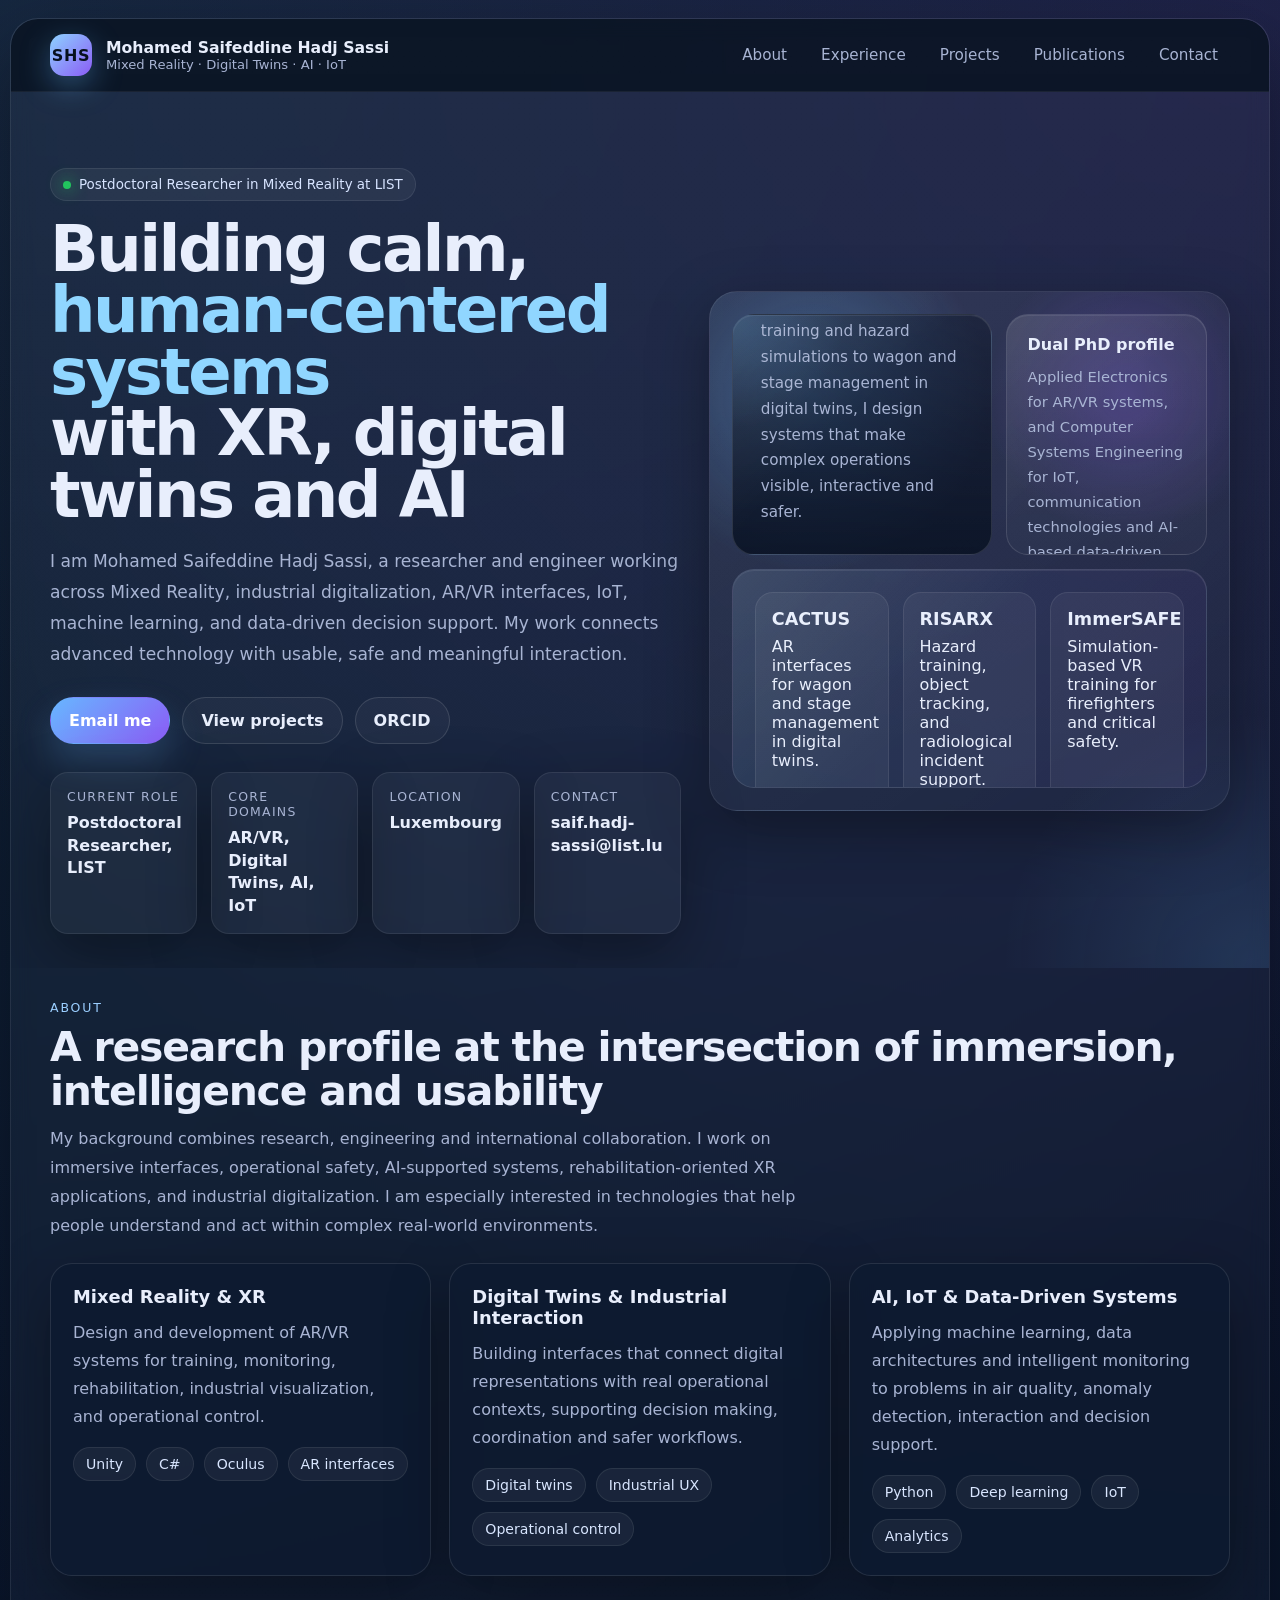
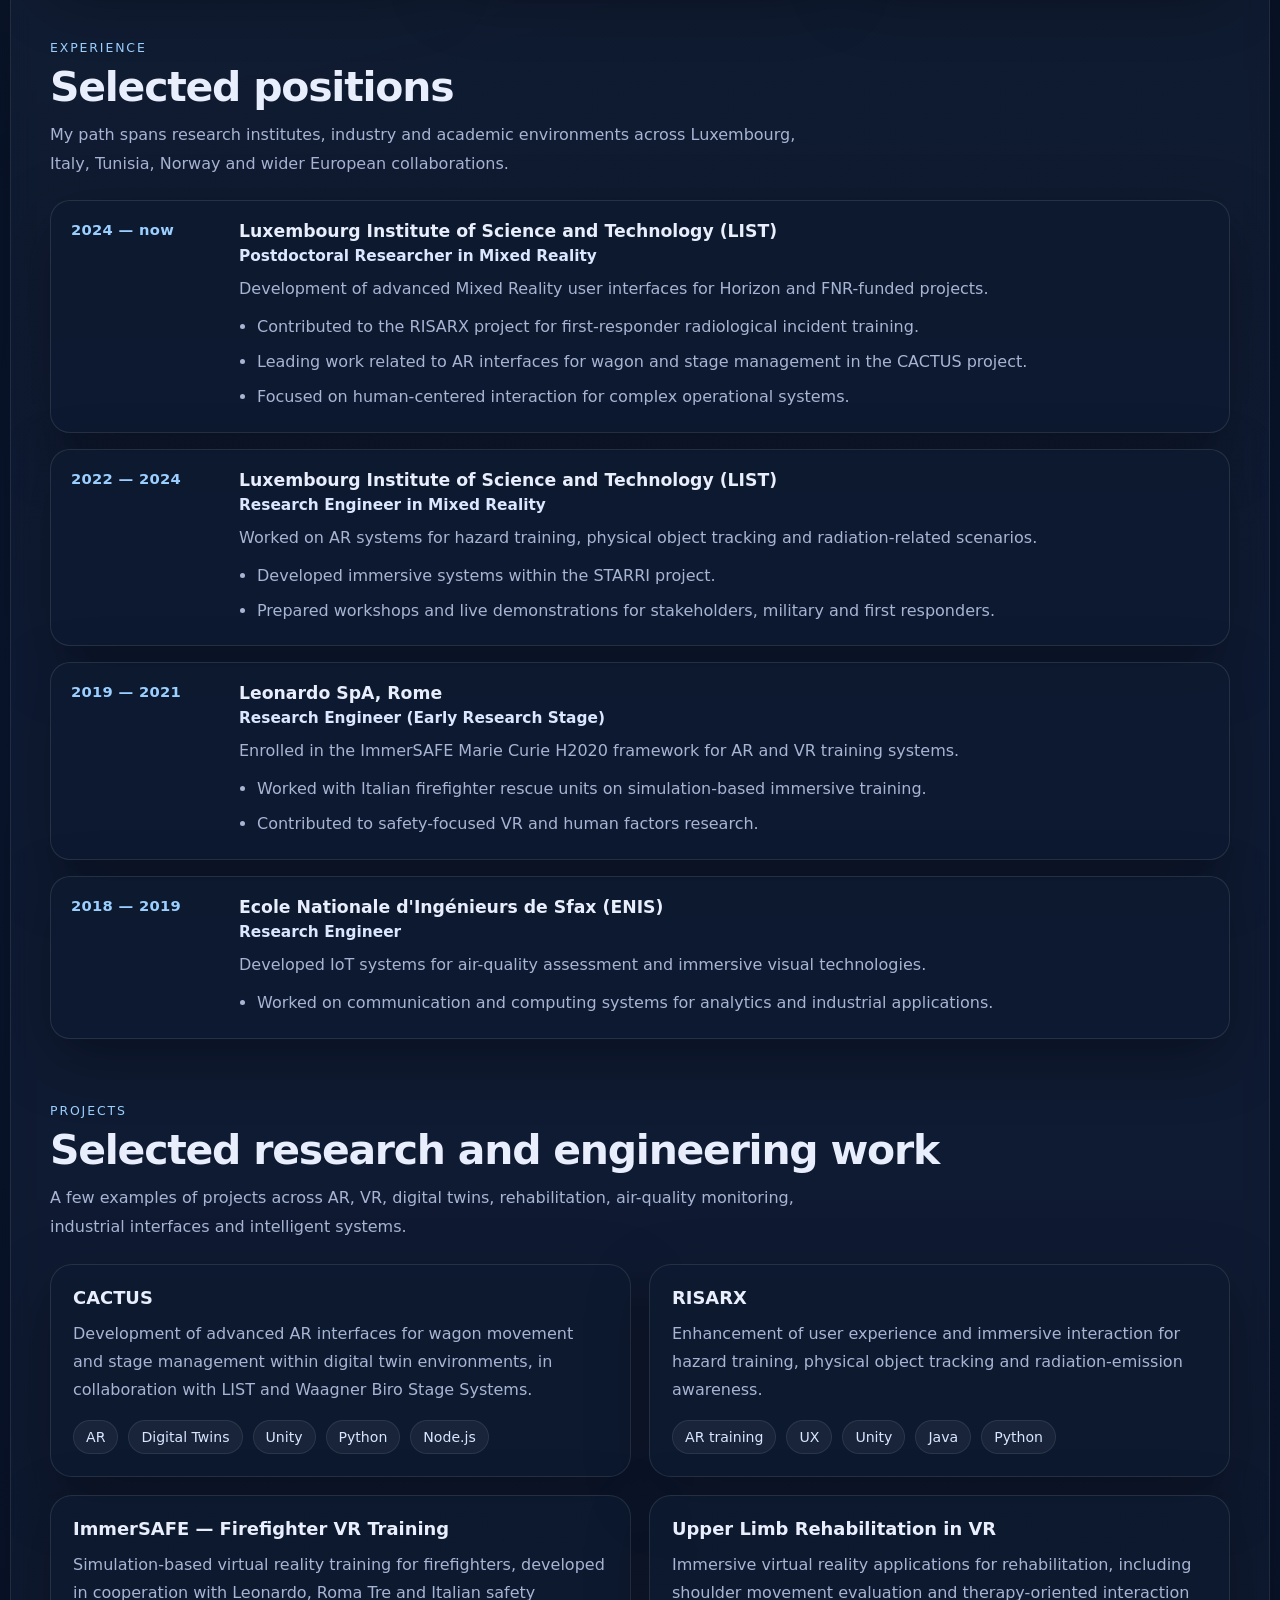
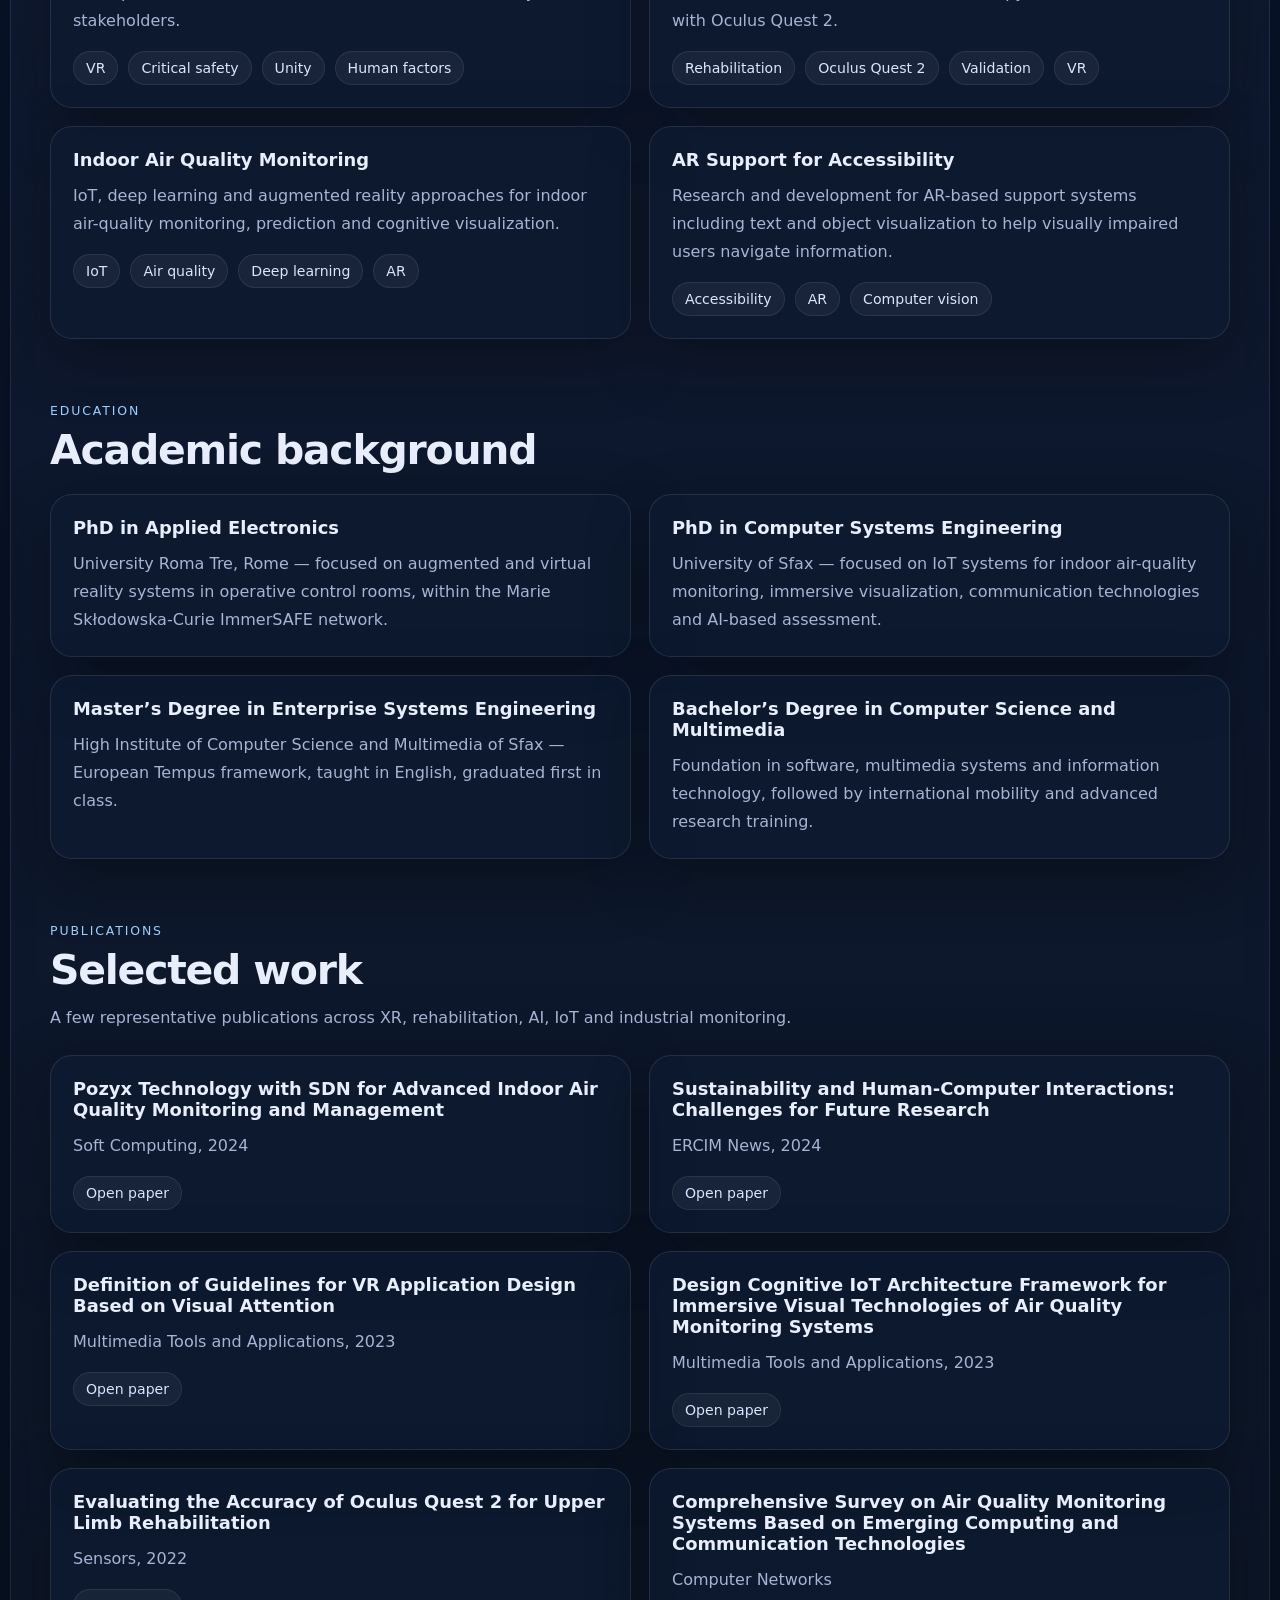
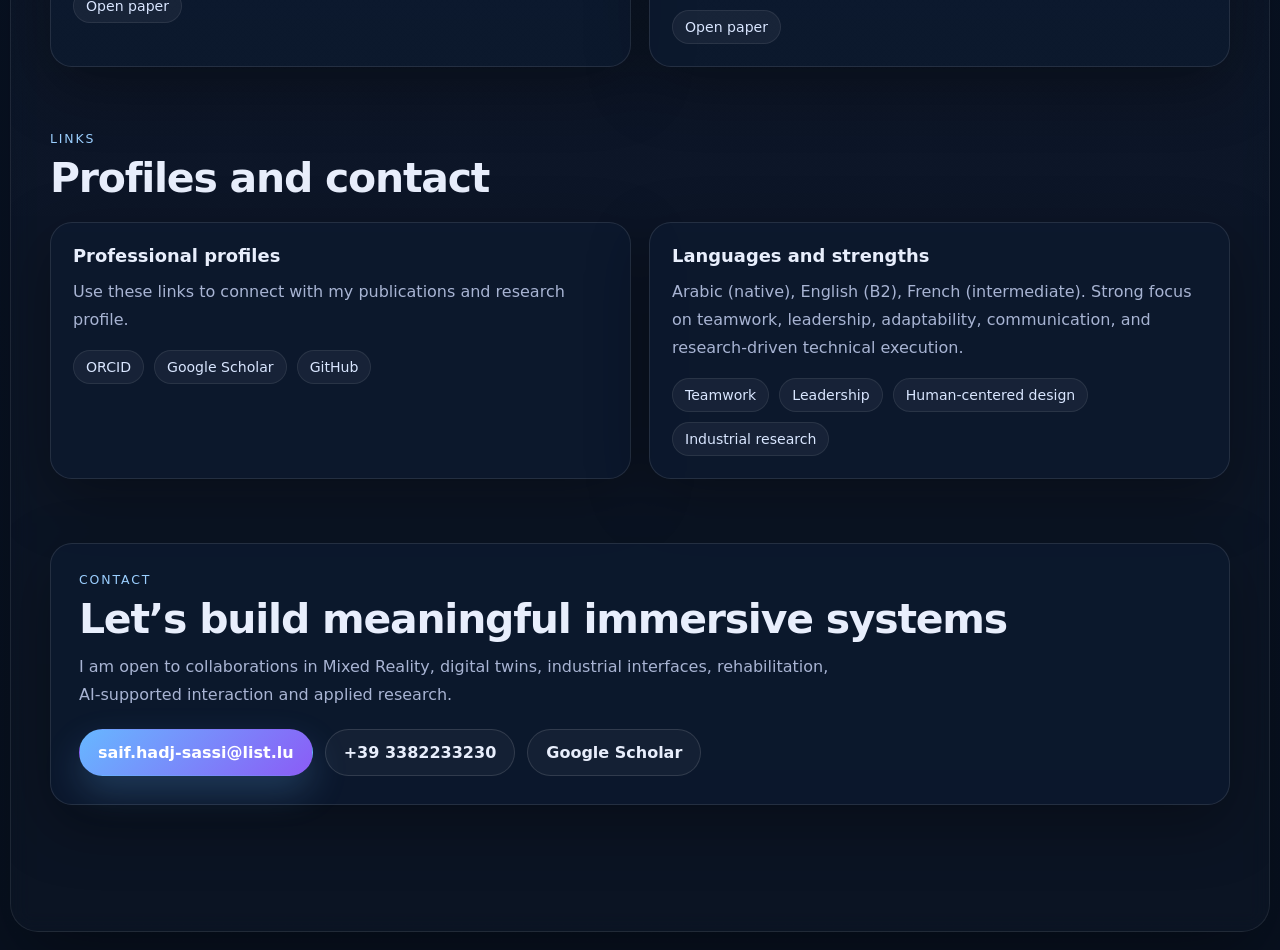
==== index.html @ ec4efe27 "Create index.html" ====
<!DOCTYPE html>
<html lang="en">
<head>
  <meta charset="UTF-8" />
  <meta name="viewport" content="width=device-width, initial-scale=1.0" />
  <title>Mohamed Saifeddine Hadj Sassi | Mixed Reality, Digital Twins, AI</title>
  <meta
    name="description"
    content="Personal website of Mohamed Saifeddine Hadj Sassi — Mixed Reality researcher working on AR/VR, digital twins, AI, IoT, industrial interfaces, and human-centered systems."
  />

  <style>
    :root{
      --bg: #07111f;
      --bg-2: #0c1830;
      --panel: rgba(14, 26, 48, 0.78);
      --panel-2: rgba(255,255,255,0.05);
      --text: #e8eefc;
      --muted: #a8b4d3;
      --line: rgba(255,255,255,0.1);
      --primary: #67b7ff;
      --primary-2: #8b5cf6;
      --accent: #22c55e;
      --shadow: 0 20px 60px rgba(0,0,0,0.35);
      --radius: 22px;
      --max: 1180px;
    }

    * { box-sizing: border-box; }
    html { scroll-behavior: smooth; }
    body {
      margin: 0;
      font-family: Inter, ui-sans-serif, system-ui, -apple-system, BlinkMacSystemFont, "Segoe UI", sans-serif;
      color: var(--text);
      background:
        radial-gradient(circle at top left, rgba(103,183,255,0.12), transparent 30%),
        radial-gradient(circle at top right, rgba(139,92,246,0.16), transparent 26%),
        linear-gradient(180deg, #07111f 0%, #0a1630 40%, #081120 100%);
      overflow-x: hidden;
    }

    a {
      color: inherit;
      text-decoration: none;
    }

    img {
      max-width: 100%;
      display: block;
    }

    .container {
      width: min(var(--max), calc(100% - 32px));
      margin: 0 auto;
    }

    .site-shell {
      width: min(1320px, calc(100% - 20px));
      margin: 18px auto;
      border: 1px solid rgba(255,255,255,0.08);
      border-radius: 28px;
      overflow: hidden;
      background:
        linear-gradient(180deg, rgba(255,255,255,0.03), rgba(255,255,255,0.015));
      box-shadow: 0 30px 80px rgba(0,0,0,0.35);
      backdrop-filter: blur(10px);
    }

    .topbar {
      position: sticky;
      top: 0;
      z-index: 50;
      backdrop-filter: blur(12px);
      background: rgba(7, 17, 31, 0.8);
      border-bottom: 1px solid rgba(255,255,255,0.06);
    }

    .topbar-inner {
      width: min(var(--max), calc(100% - 32px));
      margin: 0 auto;
      min-height: 72px;
      display: flex;
      align-items: center;
      justify-content: space-between;
      gap: 18px;
    }

    .brand {
      display: flex;
      align-items: center;
      gap: 14px;
      min-width: 0;
    }

    .brand-badge {
      width: 42px;
      height: 42px;
      border-radius: 14px;
      display: grid;
      place-items: center;
      font-weight: 800;
      letter-spacing: 0.04em;
      color: #07111f;
      background: linear-gradient(135deg, #8dd2ff, #8b5cf6);
      box-shadow: 0 10px 30px rgba(103,183,255,0.35);
      flex: 0 0 auto;
    }

    .brand-text {
      min-width: 0;
    }

    .brand-title {
      font-weight: 700;
      font-size: 0.98rem;
      white-space: nowrap;
      overflow: hidden;
      text-overflow: ellipsis;
    }

    .brand-sub {
      color: var(--muted);
      font-size: 0.82rem;
    }

    .nav {
      display: flex;
      align-items: center;
      gap: 10px;
      flex-wrap: wrap;
      justify-content: flex-end;
    }

    .nav a {
      color: var(--muted);
      font-size: 0.95rem;
      padding: 10px 12px;
      border-radius: 12px;
      transition: 0.25s ease;
    }

    .nav a:hover {
      color: var(--text);
      background: rgba(255,255,255,0.06);
    }

    .btn {
      display: inline-flex;
      align-items: center;
      justify-content: center;
      gap: 10px;
      padding: 13px 18px;
      border-radius: 999px;
      font-weight: 650;
      border: 1px solid transparent;
      transition: 0.28s ease;
      cursor: pointer;
      white-space: nowrap;
    }

    .btn-primary {
      background: linear-gradient(135deg, var(--primary), var(--primary-2));
      color: white;
      box-shadow: 0 16px 36px rgba(103,183,255,0.22);
    }

    .btn-primary:hover {
      transform: translateY(-1px);
      filter: brightness(1.05);
    }

    .btn-ghost {
      background: rgba(255,255,255,0.04);
      border-color: rgba(255,255,255,0.12);
      color: var(--text);
    }

    .btn-ghost:hover {
      background: rgba(255,255,255,0.08);
    }

    .hero {
      position: relative;
      padding: 76px 0 34px;
      overflow: hidden;
    }

    .hero::before {
      content: "";
      position: absolute;
      inset: auto -20% -30% auto;
      width: 540px;
      height: 540px;
      border-radius: 50%;
      background: radial-gradient(circle, rgba(103,183,255,0.14), transparent 65%);
      pointer-events: none;
    }

    .hero-grid {
      display: grid;
      grid-template-columns: 1.15fr 0.95fr;
      gap: 28px;
      align-items: center;
    }

    .eyebrow {
      display: inline-flex;
      gap: 8px;
      align-items: center;
      padding: 8px 12px;
      border-radius: 999px;
      background: rgba(255,255,255,0.05);
      border: 1px solid rgba(255,255,255,0.08);
      color: #d7e4ff;
      font-size: 0.84rem;
      margin-bottom: 18px;
    }

    .dot {
      width: 8px;
      height: 8px;
      border-radius: 50%;
      background: var(--accent);
      box-shadow: 0 0 16px var(--accent);
    }

    .hero h1 {
      margin: 0;
      font-size: clamp(2.2rem, 5vw, 4.4rem);
      line-height: 0.96;
      letter-spacing: -0.04em;
    }

    .hero h1 span {
      display: block;
      color: #90d6ff;
    }

    .hero p.lead {
      margin: 20px 0 0;
      font-size: 1.07rem;
      line-height: 1.8;
      color: var(--muted);
      max-width: 64ch;
    }

    .hero-actions {
      margin-top: 28px;
      display: flex;
      flex-wrap: wrap;
      gap: 12px;
    }

    .hero-meta {
      margin-top: 28px;
      display: grid;
      grid-template-columns: repeat(4, minmax(0,1fr));
      gap: 14px;
    }

    .meta-card {
      background: rgba(255,255,255,0.04);
      border: 1px solid rgba(255,255,255,0.08);
      border-radius: 18px;
      padding: 16px;
      box-shadow: var(--shadow);
    }

    .meta-card .k {
      font-size: 0.78rem;
      color: var(--muted);
      text-transform: uppercase;
      letter-spacing: 0.1em;
      margin-bottom: 8px;
    }

    .meta-card .v {
      font-size: 1rem;
      font-weight: 650;
      line-height: 1.4;
    }

    .hero-art {
      position: relative;
      min-height: 520px;
    }

    .art-frame {
      position: absolute;
      inset: 0;
      border-radius: 28px;
      overflow: hidden;
      border: 1px solid rgba(255,255,255,0.08);
      background:
        radial-gradient(circle at 20% 20%, rgba(103,183,255,0.32), transparent 30%),
        radial-gradient(circle at 80% 20%, rgba(139,92,246,0.26), transparent 24%),
        linear-gradient(145deg, rgba(255,255,255,0.07), rgba(255,255,255,0.02));
      box-shadow: var(--shadow);
    }

    .art-grid {
      position: absolute;
      inset: 22px;
      display: grid;
      grid-template-columns: 1.3fr 1fr;
      grid-template-rows: 1.1fr 1fr;
      gap: 14px;
    }

    .glass {
      border-radius: 22px;
      background: rgba(255,255,255,0.06);
      border: 1px solid rgba(255,255,255,0.12);
      box-shadow: inset 0 1px 0 rgba(255,255,255,0.08);
      overflow: hidden;
      position: relative;
    }

    .glass::before {
      content: "";
      position: absolute;
      inset: 0;
      background: linear-gradient(135deg, rgba(255,255,255,0.08), transparent 45%);
      pointer-events: none;
    }

    .art-panel-large {
      padding: 28px;
      display: flex;
      flex-direction: column;
      justify-content: flex-end;
      background:
        radial-gradient(circle at top left, rgba(103,183,255,0.20), transparent 32%),
        linear-gradient(180deg, rgba(9,18,35,0.4), rgba(9,18,35,0.85));
    }

    .art-panel-large .tag {
      font-size: 0.78rem;
      color: #cfe6ff;
      text-transform: uppercase;
      letter-spacing: 0.16em;
      margin-bottom: 14px;
    }

    .art-panel-large h3 {
      margin: 0;
      font-size: 1.4rem;
      line-height: 1.2;
    }

    .art-panel-large p {
      margin: 10px 0 0;
      color: var(--muted);
      line-height: 1.7;
      font-size: 0.95rem;
    }

    .art-panel-small {
      padding: 20px;
      display: flex;
      flex-direction: column;
      justify-content: space-between;
      background:
        linear-gradient(180deg, rgba(255,255,255,0.06), rgba(255,255,255,0.025));
    }

    .art-panel-small h4,
    .art-panel-wide h4 {
      margin: 0 0 10px;
      font-size: 1rem;
    }

    .art-panel-small p,
    .art-panel-wide p {
      margin: 0;
      font-size: 0.92rem;
      line-height: 1.7;
      color: var(--muted);
    }

    .art-panel-wide {
      grid-column: 1 / -1;
      padding: 22px;
      display: grid;
      grid-template-columns: repeat(3, minmax(0,1fr));
      gap: 14px;
      align-items: stretch;
      background:
        linear-gradient(90deg, rgba(103,183,255,0.08), rgba(139,92,246,0.06));
    }

    .mini-stat {
      border-radius: 18px;
      padding: 16px;
      background: rgba(255,255,255,0.05);
      border: 1px solid rgba(255,255,255,0.08);
    }

    .mini-stat strong {
      display: block;
      font-size: 1.1rem;
      margin-bottom: 8px;
    }

    section.block {
      padding: 32px 0;
    }

    .section-head {
      margin-bottom: 22px;
    }

    .section-kicker {
      color: #9bcfff;
      text-transform: uppercase;
      letter-spacing: 0.15em;
      font-size: 0.78rem;
      margin-bottom: 10px;
    }

    .section-title {
      margin: 0;
      font-size: clamp(1.7rem, 3.2vw, 2.6rem);
      line-height: 1.08;
      letter-spacing: -0.03em;
    }

    .section-desc {
      margin: 12px 0 0;
      color: var(--muted);
      line-height: 1.8;
      max-width: 75ch;
    }

    .grid-3 {
      display: grid;
      grid-template-columns: repeat(3, minmax(0,1fr));
      gap: 18px;
    }

    .grid-2 {
      display: grid;
      grid-template-columns: repeat(2, minmax(0,1fr));
      gap: 18px;
    }

    .card {
      background: var(--panel);
      border: 1px solid var(--line);
      border-radius: var(--radius);
      padding: 22px;
      box-shadow: var(--shadow);
    }

    .card h3 {
      margin: 0 0 12px;
      font-size: 1.12rem;
    }

    .card p {
      margin: 0;
      color: var(--muted);
      line-height: 1.75;
    }

    .chips {
      margin-top: 16px;
      display: flex;
      flex-wrap: wrap;
      gap: 10px;
    }

    .chip {
      padding: 8px 12px;
      border-radius: 999px;
      background: rgba(255,255,255,0.05);
      border: 1px solid rgba(255,255,255,0.08);
      font-size: 0.88rem;
      color: #d9e6ff;
    }

    .timeline {
      display: grid;
      gap: 16px;
    }

    .timeline-item {
      display: grid;
      grid-template-columns: 150px 1fr;
      gap: 18px;
      padding: 20px;
      border-radius: 20px;
      background: var(--panel);
      border: 1px solid var(--line);
      box-shadow: var(--shadow);
    }

    .timeline-date {
      color: #9bcfff;
      font-weight: 700;
      font-size: 0.92rem;
      letter-spacing: 0.02em;
    }

    .timeline-body h3 {
      margin: 0 0 6px;
      font-size: 1.08rem;
    }

    .timeline-body .role {
      color: #dbe7ff;
      font-weight: 600;
      margin-bottom: 10px;
      font-size: 0.96rem;
    }

    .timeline-body p {
      margin: 0 0 10px;
      color: var(--muted);
      line-height: 1.75;
    }

    .timeline-body ul {
      margin: 0;
      padding-left: 18px;
      color: var(--muted);
      line-height: 1.8;
    }

    .timeline-body li + li {
      margin-top: 6px;
    }

    .reveal {
      opacity: 0;
      transform: translateY(24px);
      transition: opacity 0.7s ease, transform 0.7s ease;
    }

    .reveal.in {
      opacity: 1;
      transform: translateY(0);
    }

    @media (max-width: 1024px) {
      .hero-grid,
      .grid-3,
      .grid-2 {
        grid-template-columns: 1fr;
      }

      .hero-meta {
        grid-template-columns: repeat(2, minmax(0,1fr));
      }

      .art-panel-wide {
        grid-template-columns: 1fr;
      }
    }

    @media (max-width: 760px) {
      .topbar-inner {
        padding: 12px 0;
        align-items: flex-start;
        flex-direction: column;
      }

      .nav {
        width: 100%;
        justify-content: flex-start;
      }

      .hero {
        padding-top: 42px;
      }

      .hero-meta {
        grid-template-columns: 1fr;
      }

      .timeline-item {
        grid-template-columns: 1fr;
      }

      .art-grid {
        position: relative;
        inset: auto;
        padding: 18px;
        display: grid;
        grid-template-columns: 1fr;
      }

      .hero-art {
        min-height: auto;
      }

      .art-frame {
        position: relative;
      }
    }
  </style>
</head>
<body>
  <div class="site-shell">
    <header class="topbar">
      <div class="topbar-inner">
        <div class="brand">
          <div class="brand-badge">SHS</div>
          <div class="brand-text">
            <div class="brand-title">Mohamed Saifeddine Hadj Sassi</div>
            <div class="brand-sub">Mixed Reality · Digital Twins · AI · IoT</div>
          </div>
        </div>

        <nav class="nav" aria-label="Main navigation">
          <a href="#about">About</a>
          <a href="#experience">Experience</a>
          <a href="#projects">Projects</a>
          <a href="#publications">Publications</a>
          <a href="#contact">Contact</a>
        </nav>
      </div>
    </header>

    <main>
      <section class="hero">
        <div class="container hero-grid">
          <div>
            <div class="eyebrow">
              <span class="dot"></span>
              Postdoctoral Researcher in Mixed Reality at LIST
            </div>

            <h1>
              Building calm,
              <span>human-centered systems</span>
              with XR, digital twins and AI
            </h1>

            <p class="lead">
              I am Mohamed Saifeddine Hadj Sassi, a researcher and engineer working across
              Mixed Reality, industrial digitalization, AR/VR interfaces, IoT, machine learning,
              and data-driven decision support. My work connects advanced technology with usable,
              safe and meaningful interaction.
            </p>

            <div class="hero-actions">
              <a class="btn btn-primary" href="mailto:saif.hadj-sassi@list.lu">Email me</a>
              <a class="btn btn-ghost" href="#projects">View projects</a>
              <a class="btn btn-ghost" href="https://orcid.org/0000-0002-6147-6921" target="_blank" rel="noreferrer">ORCID</a>
            </div>

            <div class="hero-meta">
              <div class="meta-card">
                <div class="k">Current role</div>
                <div class="v">Postdoctoral Researcher, LIST</div>
              </div>

              <div class="meta-card">
                <div class="k">Core domains</div>
                <div class="v">AR/VR, Digital Twins, AI, IoT</div>
              </div>

              <div class="meta-card">
                <div class="k">Location</div>
                <div class="v">Luxembourg</div>
              </div>

              <div class="meta-card">
                <div class="k">Contact</div>
                <div class="v">saif.hadj-sassi@list.lu</div>
              </div>
            </div>
          </div>

          <div class="hero-art reveal">
            <div class="art-frame">
              <div class="art-grid">
                <div class="glass art-panel-large">
                  <div class="tag">Research focus</div>
                  <h3>Mixed Reality interfaces for industrial and operational environments</h3>
                  <p>
                    From first-responder training and hazard simulations to wagon and stage
                    management in digital twins, I design systems that make complex operations
                    visible, interactive and safer.
                  </p>
                </div>

                <div class="glass art-panel-small">
                  <div>
                    <h4>Dual PhD profile</h4>
                    <p>
                      Applied Electronics for AR/VR systems, and Computer Systems Engineering
                      for IoT, communication technologies and AI-based data-driven solutions.
                    </p>
                  </div>
                </div>

                <div class="glass art-panel-wide">
                  <div class="mini-stat">
                    <strong>CACTUS</strong>
                    <span>AR interfaces for wagon and stage management in digital twins.</span>
                  </div>
                  <div class="mini-stat">
                    <strong>RISARX</strong>
                    <span>Hazard training, object tracking, and radiological incident support.</span>
                  </div>
                  <div class="mini-stat">
                    <strong>ImmerSAFE</strong>
                    <span>Simulation-based VR training for firefighters and critical safety.</span>
                  </div>
                </div>
              </div>
            </div>
          </div>
        </div>
      </section>

      <section id="about" class="block">
        <div class="container">
          <div class="section-head reveal">
            <div class="section-kicker">About</div>
            <h2 class="section-title">A research profile at the intersection of immersion, intelligence and usability</h2>
            <p class="section-desc">
              My background combines research, engineering and international collaboration.
              I work on immersive interfaces, operational safety, AI-supported systems,
              rehabilitation-oriented XR applications, and industrial digitalization.
              I am especially interested in technologies that help people understand and act
              within complex real-world environments.
            </p>
          </div>

          <div class="grid-3">
            <article class="card reveal">
              <h3>Mixed Reality & XR</h3>
              <p>
                Design and development of AR/VR systems for training, monitoring,
                rehabilitation, industrial visualization, and operational control.
              </p>
              <div class="chips">
                <span class="chip">Unity</span>
                <span class="chip">C#</span>
                <span class="chip">Oculus</span>
                <span class="chip">AR interfaces</span>
              </div>
            </article>

            <article class="card reveal">
              <h3>Digital Twins & Industrial Interaction</h3>
              <p>
                Building interfaces that connect digital representations with real operational
                contexts, supporting decision making, coordination and safer workflows.
              </p>
              <div class="chips">
                <span class="chip">Digital twins</span>
                <span class="chip">Industrial UX</span>
                <span class="chip">Operational control</span>
              </div>
            </article>

            <article class="card reveal">
              <h3>AI, IoT & Data-Driven Systems</h3>
              <p>
                Applying machine learning, data architectures and intelligent monitoring to
                problems in air quality, anomaly detection, interaction and decision support.
              </p>
              <div class="chips">
                <span class="chip">Python</span>
                <span class="chip">Deep learning</span>
                <span class="chip">IoT</span>
                <span class="chip">Analytics</span>
              </div>
            </article>
          </div>
        </div>
      </section>

      <section id="experience" class="block">
        <div class="container">
          <div class="section-head reveal">
            <div class="section-kicker">Experience</div>
            <h2 class="section-title">Selected positions</h2>
            <p class="section-desc">
              My path spans research institutes, industry and academic environments across
              Luxembourg, Italy, Tunisia, Norway and wider European collaborations.
            </p>
          </div>

          <div class="timeline">
            <article class="timeline-item reveal">
              <div class="timeline-date">2024 — now</div>
              <div class="timeline-body">
                <h3>Luxembourg Institute of Science and Technology (LIST)</h3>
                <div class="role">Postdoctoral Researcher in Mixed Reality</div>
                <p>
                  Development of advanced Mixed Reality user interfaces for Horizon and FNR-funded projects.
                </p>
                <ul>
                  <li>Contributed to the RISARX project for first-responder radiological incident training.</li>
                  <li>Leading work related to AR interfaces for wagon and stage management in the CACTUS project.</li>
                  <li>Focused on human-centered interaction for complex operational systems.</li>
                </ul>
              </div>
            </article>

            <article class="timeline-item reveal">
              <div class="timeline-date">2022 — 2024</div>
              <div class="timeline-body">
                <h3>Luxembourg Institute of Science and Technology (LIST)</h3>
                <div class="role">Research Engineer in Mixed Reality</div>
                <p>
                  Worked on AR systems for hazard training, physical object tracking and radiation-related scenarios.
                </p>
                <ul>
                  <li>Developed immersive systems within the STARRI project.</li>
                  <li>Prepared workshops and live demonstrations for stakeholders, military and first responders.</li>
                </ul>
              </div>
            </article>

            <article class="timeline-item reveal">
              <div class="timeline-date">2019 — 2021</div>
              <div class="timeline-body">
                <h3>Leonardo SpA, Rome</h3>
                <div class="role">Research Engineer (Early Research Stage)</div>
                <p>
                  Enrolled in the ImmerSAFE Marie Curie H2020 framework for AR and VR training systems.
                </p>
                <ul>
                  <li>Worked with Italian firefighter rescue units on simulation-based immersive training.</li>
                  <li>Contributed to safety-focused VR and human factors research.</li>
                </ul>
              </div>
            </article>

            <article class="timeline-item reveal">
              <div class="timeline-date">2018 — 2019</div>
              <div class="timeline-body">
                <h3>Ecole Nationale d'Ingénieurs de Sfax (ENIS)</h3>
                <div class="role">Research Engineer</div>
                <p>
                  Developed IoT systems for air-quality assessment and immersive visual technologies.
                </p>
                <ul>
                  <li>Worked on communication and computing systems for analytics and industrial applications.</li>
                </ul>
              </div>
            </article>
          </div>
        </div>
      </section>
            <section id="projects" class="block">
        <div class="container">
          <div class="section-head reveal">
            <div class="section-kicker">Projects</div>
            <h2 class="section-title">Selected research and engineering work</h2>
            <p class="section-desc">
              A few examples of projects across AR, VR, digital twins, rehabilitation,
              air-quality monitoring, industrial interfaces and intelligent systems.
            </p>
          </div>

          <div class="grid-2">
            <article class="card reveal">
              <h3>CACTUS</h3>
              <p>
                Development of advanced AR interfaces for wagon movement and stage management
                within digital twin environments, in collaboration with LIST and Waagner Biro Stage Systems.
              </p>
              <div class="chips">
                <span class="chip">AR</span>
                <span class="chip">Digital Twins</span>
                <span class="chip">Unity</span>
                <span class="chip">Python</span>
                <span class="chip">Node.js</span>
              </div>
            </article>

            <article class="card reveal">
              <h3>RISARX</h3>
              <p>
                Enhancement of user experience and immersive interaction for hazard training,
                physical object tracking and radiation-emission awareness.
              </p>
              <div class="chips">
                <span class="chip">AR training</span>
                <span class="chip">UX</span>
                <span class="chip">Unity</span>
                <span class="chip">Java</span>
                <span class="chip">Python</span>
              </div>
            </article>

            <article class="card reveal">
              <h3>ImmerSAFE — Firefighter VR Training</h3>
              <p>
                Simulation-based virtual reality training for firefighters, developed in
                cooperation with Leonardo, Roma Tre and Italian safety stakeholders.
              </p>
              <div class="chips">
                <span class="chip">VR</span>
                <span class="chip">Critical safety</span>
                <span class="chip">Unity</span>
                <span class="chip">Human factors</span>
              </div>
            </article>

            <article class="card reveal">
              <h3>Upper Limb Rehabilitation in VR</h3>
              <p>
                Immersive virtual reality applications for rehabilitation, including shoulder
                movement evaluation and therapy-oriented interaction with Oculus Quest 2.
              </p>
              <div class="chips">
                <span class="chip">Rehabilitation</span>
                <span class="chip">Oculus Quest 2</span>
                <span class="chip">Validation</span>
                <span class="chip">VR</span>
              </div>
            </article>

            <article class="card reveal">
              <h3>Indoor Air Quality Monitoring</h3>
              <p>
                IoT, deep learning and augmented reality approaches for indoor air-quality
                monitoring, prediction and cognitive visualization.
              </p>
              <div class="chips">
                <span class="chip">IoT</span>
                <span class="chip">Air quality</span>
                <span class="chip">Deep learning</span>
                <span class="chip">AR</span>
              </div>
            </article>

            <article class="card reveal">
              <h3>AR Support for Accessibility</h3>
              <p>
                Research and development for AR-based support systems including text and
                object visualization to help visually impaired users navigate information.
              </p>
              <div class="chips">
                <span class="chip">Accessibility</span>
                <span class="chip">AR</span>
                <span class="chip">Computer vision</span>
              </div>
            </article>
          </div>
        </div>
      </section>

      <section class="block">
        <div class="container">
          <div class="section-head reveal">
            <div class="section-kicker">Education</div>
            <h2 class="section-title">Academic background</h2>
          </div>

          <div class="grid-2">
            <article class="card reveal">
              <h3>PhD in Applied Electronics</h3>
              <p>
                University Roma Tre, Rome — focused on augmented and virtual reality systems
                in operative control rooms, within the Marie Skłodowska-Curie ImmerSAFE network.
              </p>
            </article>

            <article class="card reveal">
              <h3>PhD in Computer Systems Engineering</h3>
              <p>
                University of Sfax — focused on IoT systems for indoor air-quality monitoring,
                immersive visualization, communication technologies and AI-based assessment.
              </p>
            </article>

            <article class="card reveal">
              <h3>Master’s Degree in Enterprise Systems Engineering</h3>
              <p>
                High Institute of Computer Science and Multimedia of Sfax — European Tempus
                framework, taught in English, graduated first in class.
              </p>
            </article>

            <article class="card reveal">
              <h3>Bachelor’s Degree in Computer Science and Multimedia</h3>
              <p>
                Foundation in software, multimedia systems and information technology,
                followed by international mobility and advanced research training.
              </p>
            </article>
          </div>
        </div>
      </section>

      <section id="publications" class="block">
        <div class="container">
          <div class="section-head reveal">
            <div class="section-kicker">Publications</div>
            <h2 class="section-title">Selected work</h2>
            <p class="section-desc">
              A few representative publications across XR, rehabilitation, AI, IoT and
              industrial monitoring.
            </p>
          </div>

          <div class="grid-2">
            <article class="card reveal">
              <h3>Pozyx Technology with SDN for Advanced Indoor Air Quality Monitoring and Management</h3>
              <p>Soft Computing, 2024</p>
              <div class="chips">
                <a class="chip" href="https://link.springer.com/article/10.1007/s00500-024-09952-0" target="_blank" rel="noreferrer">Open paper</a>
              </div>
            </article>

            <article class="card reveal">
              <h3>Sustainability and Human-Computer Interactions: Challenges for Future Research</h3>
              <p>ERCIM News, 2024</p>
              <div class="chips">
                <a class="chip" href="https://ercim-news.ercim.eu/images/stories/EN138/EN138-web.pdf" target="_blank" rel="noreferrer">Open paper</a>
              </div>
            </article>

            <article class="card reveal">
              <h3>Definition of Guidelines for VR Application Design Based on Visual Attention</h3>
              <p>Multimedia Tools and Applications, 2023</p>
              <div class="chips">
                <a class="chip" href="https://link.springer.com/article/10.1007/s11042-023-17488-y" target="_blank" rel="noreferrer">Open paper</a>
              </div>
            </article>

            <article class="card reveal">
              <h3>Design Cognitive IoT Architecture Framework for Immersive Visual Technologies of Air Quality Monitoring Systems</h3>
              <p>Multimedia Tools and Applications, 2023</p>
              <div class="chips">
                <a class="chip" href="https://link.springer.com/article/10.1007/s11042-023-17249-x" target="_blank" rel="noreferrer">Open paper</a>
              </div>
            </article>

            <article class="card reveal">
              <h3>Evaluating the Accuracy of Oculus Quest 2 for Upper Limb Rehabilitation</h3>
              <p>Sensors, 2022</p>
              <div class="chips">
                <a class="chip" href="https://www.mdpi.com/1424-8220/22/15/5511" target="_blank" rel="noreferrer">Open paper</a>
              </div>
            </article>

            <article class="card reveal">
              <h3>Comprehensive Survey on Air Quality Monitoring Systems Based on Emerging Computing and Communication Technologies</h3>
              <p>Computer Networks</p>
              <div class="chips">
                <a class="chip" href="https://www.sciencedirect.com/science/article/pii/S1389128622000998" target="_blank" rel="noreferrer">Open paper</a>
              </div>
            </article>
          </div>
        </div>
      </section>

      <section class="block">
        <div class="container">
          <div class="section-head reveal">
            <div class="section-kicker">Links</div>
            <h2 class="section-title">Profiles and contact</h2>
          </div>

          <div class="grid-2">
            <article class="card reveal">
              <h3>Professional profiles</h3>
              <p>
                Use these links to connect with my publications and research profile.
              </p>
              <div class="chips">
                <a class="chip" href="https://orcid.org/0000-0002-6147-6921" target="_blank" rel="noreferrer">ORCID</a>
                <a class="chip" href="https://scholar.google.com/citations?user=34ktonkAAAAJ" target="_blank" rel="noreferrer">Google Scholar</a>
                <a class="chip" href="https://github.com/saifhadjsassi" target="_blank" rel="noreferrer">GitHub</a>
              </div>
            </article>

            <article class="card reveal">
              <h3>Languages and strengths</h3>
              <p>
                Arabic (native), English (B2), French (intermediate). Strong focus on teamwork,
                leadership, adaptability, communication, and research-driven technical execution.
              </p>
              <div class="chips">
                <span class="chip">Teamwork</span>
                <span class="chip">Leadership</span>
                <span class="chip">Human-centered design</span>
                <span class="chip">Industrial research</span>
              </div>
            </article>
          </div>
        </div>
      </section>

      <section id="contact" class="block">
        <div class="container">
          <div class="card reveal" style="padding: 28px;">
            <div class="section-kicker">Contact</div>
            <h2 class="section-title" style="margin-bottom: 12px;">Let’s build meaningful immersive systems</h2>
            <p class="section-desc" style="margin-top: 0;">
              I am open to collaborations in Mixed Reality, digital twins, industrial interfaces,
              rehabilitation, AI-supported interaction and applied research.
            </p>

            <div class="hero-actions" style="margin-top: 20px;">
              <a class="btn btn-primary" href="mailto:saif.hadj-sassi@list.lu">saif.hadj-sassi@list.lu</a>
              <a class="btn btn-ghost" href="tel:+393382233230">+39 3382233230</a>
              <a class="btn btn-ghost" href="https://scholar.google.com/citations?user=34ktonkAAAAJ" target="_blank" rel="noreferrer">Google Scholar</a>
            </div>
          </div>
        </div>
      </section>

      <footer class="block" style="padding-top: 14px;">
        <div class="container">
          <div class="card reveal" style="padding: 20px;">
            <div style="display:flex;justify-content:space-between;gap:16px;flex-wrap:wrap;">
              <div>
                <strong>Mohamed Saifeddine Hadj Sassi</strong><br />
                <span style="color: var(--muted);">Mixed Reality · AI · Digital Twins · IoT</span>
              </div>
              <div style="color: var(--muted); text-align:right;">
                <div>saifhadjsassi.github.io</div>
                <div>Built as a single-file GitHub Pages website</div>
              </div>
            </div>
          </div>
        </div>
      </footer>
          </main>
  </div>

  <script>
    const reveals = document.querySelectorAll(".reveal");

    const observer = new IntersectionObserver((entries) => {
      entries.forEach((entry) => {
        if (entry.isIntersecting) {
          entry.target.classList.add("in");
        }
      });
    }, {
      threshold: 0.12
    });

    reveals.forEach((el) => observer.observe(el));

    document.querySelectorAll('a[href^="#"]').forEach(link => {
      link.addEventListener("click", function(e) {
        const id = this.getAttribute("href");
        if (!id || id === "#") return;
        const target = document.querySelector(id);
        if (!target) return;
        e.preventDefault();
        target.scrollIntoView({ behavior: "smooth", block: "start" });
      });
    });
  </script>
</body>
</html>
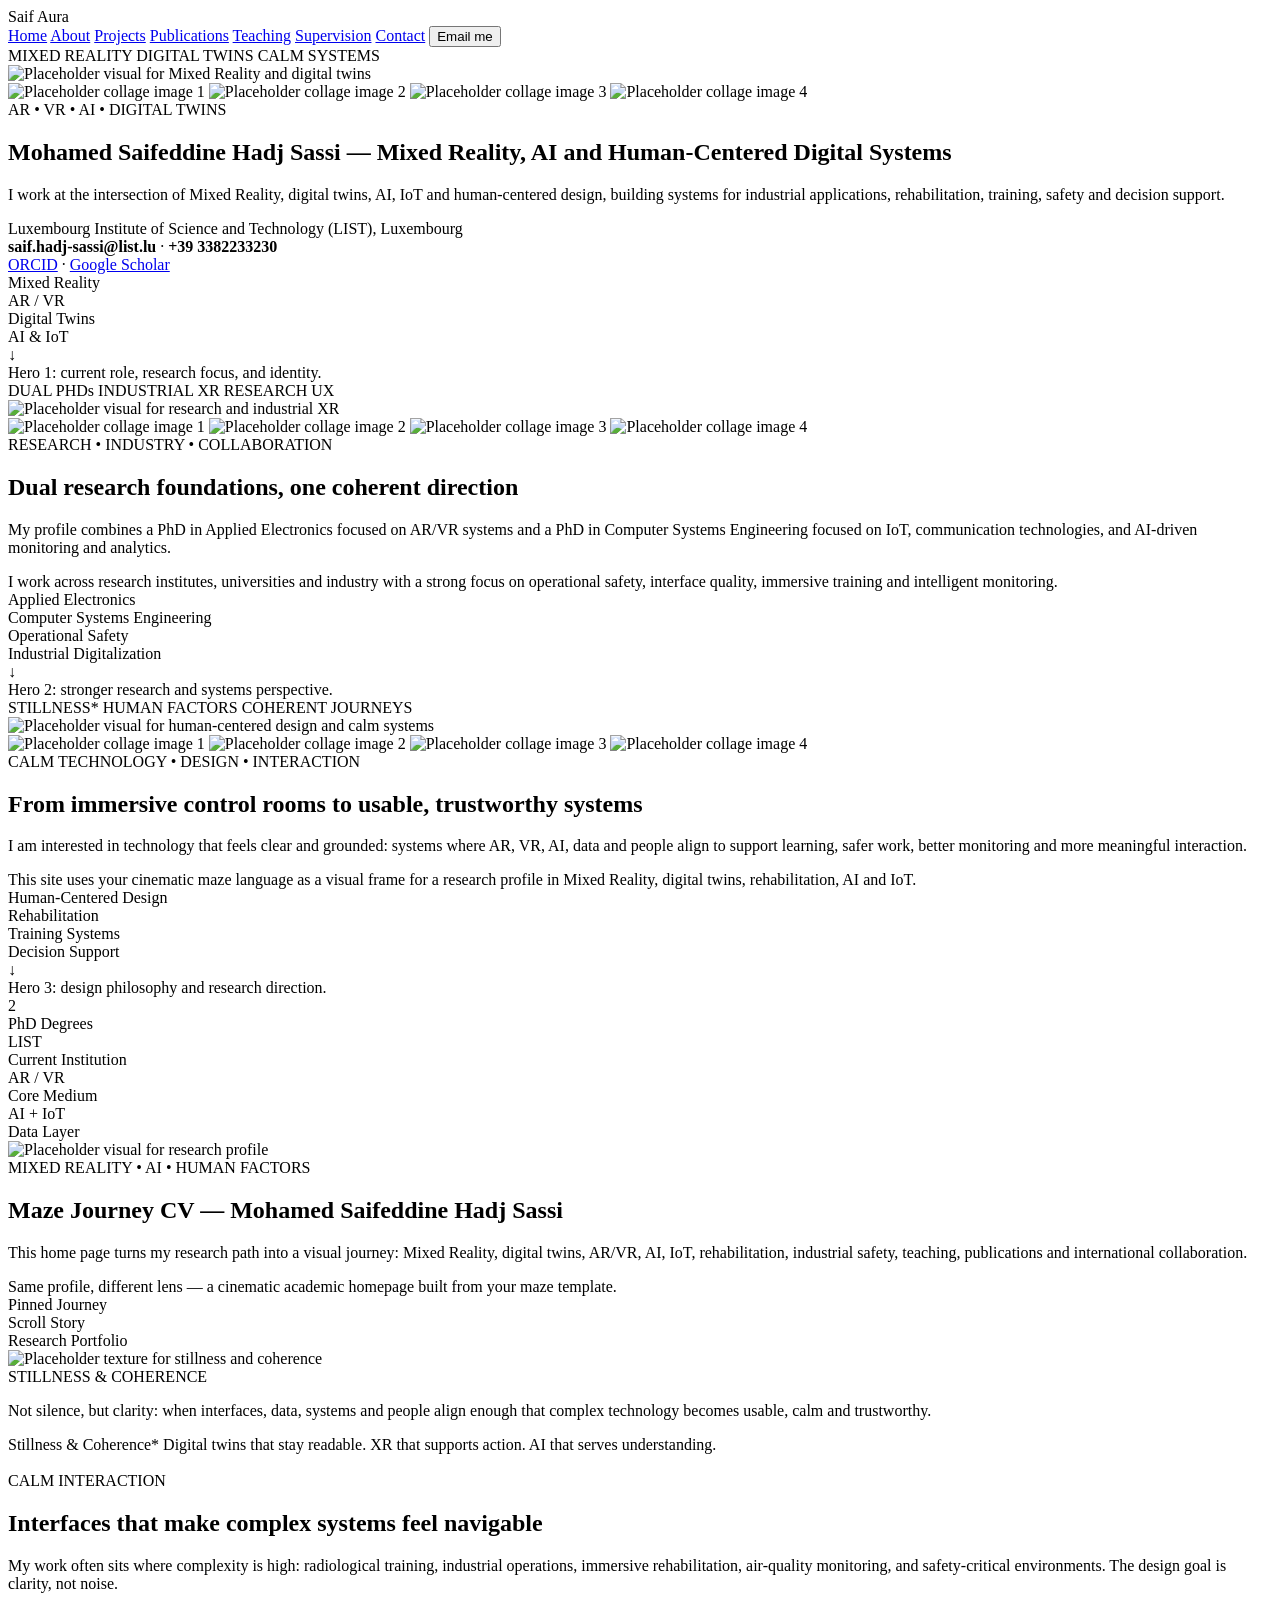
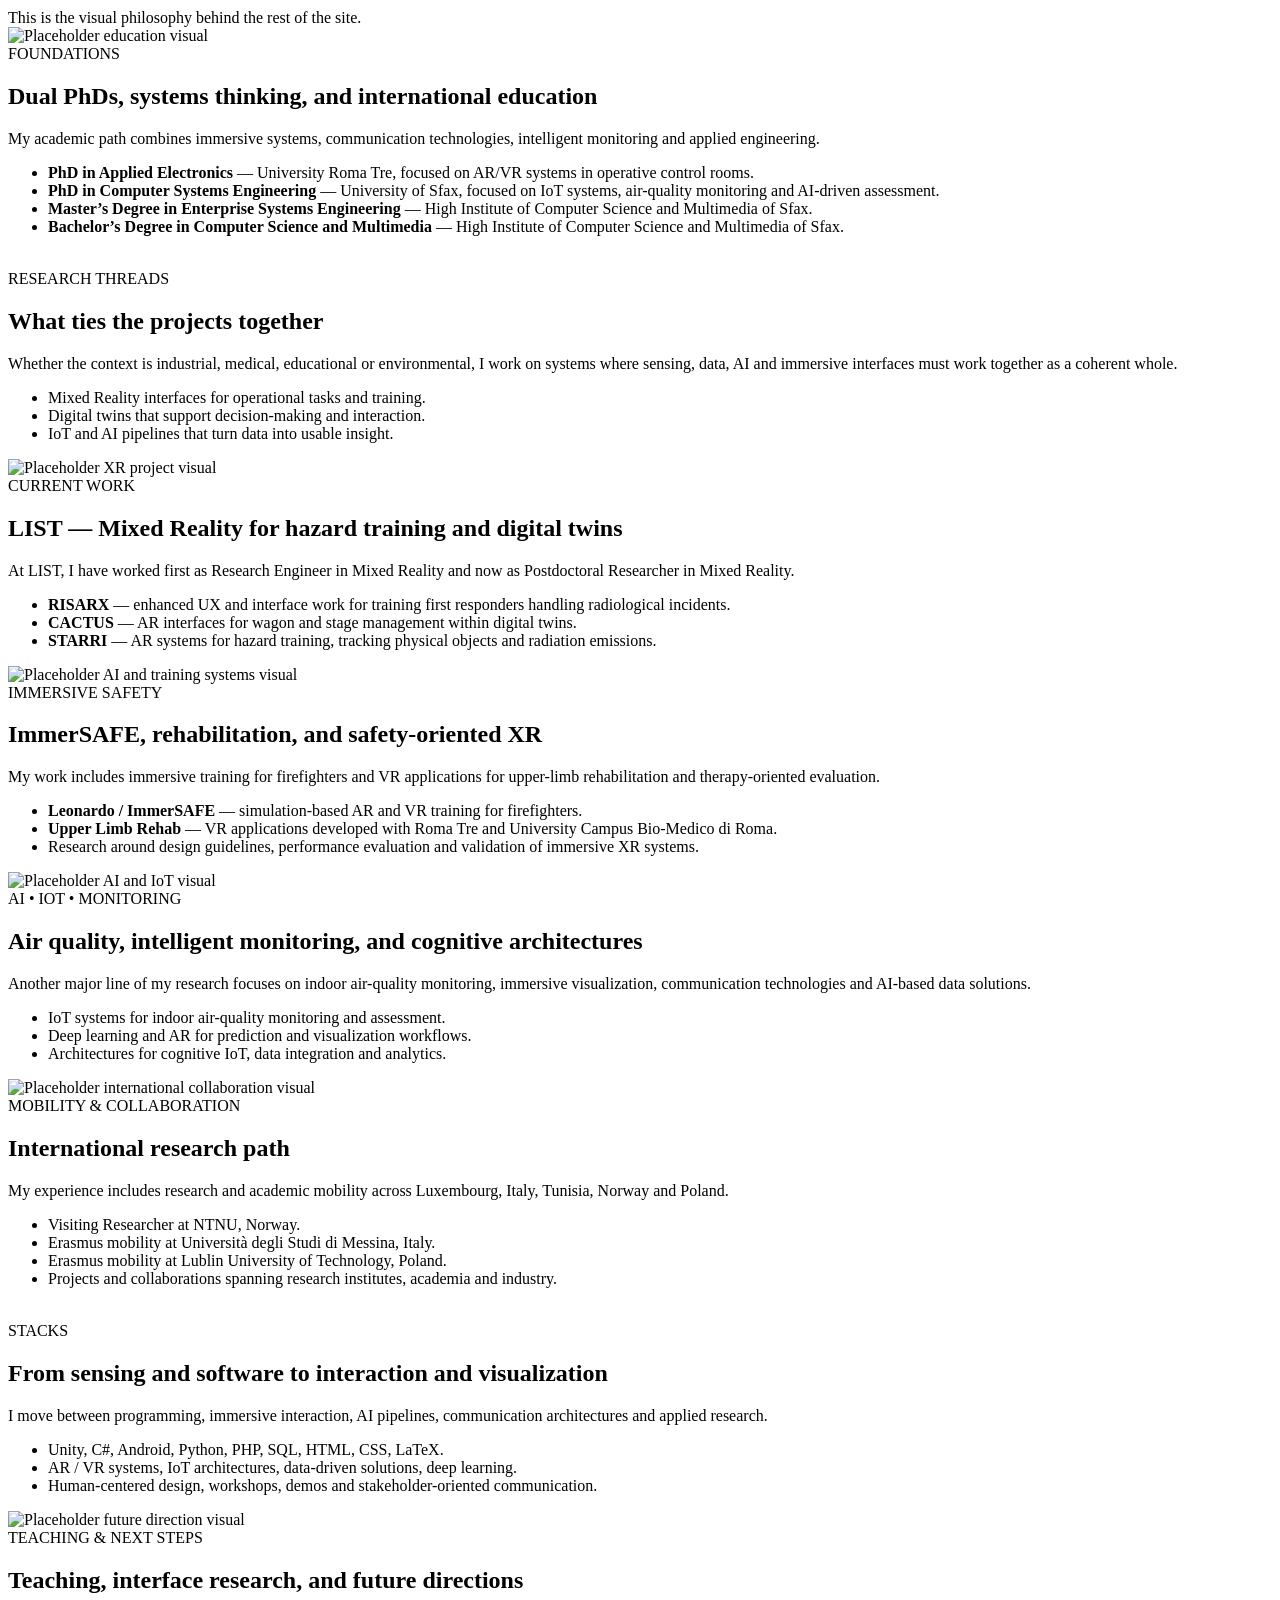
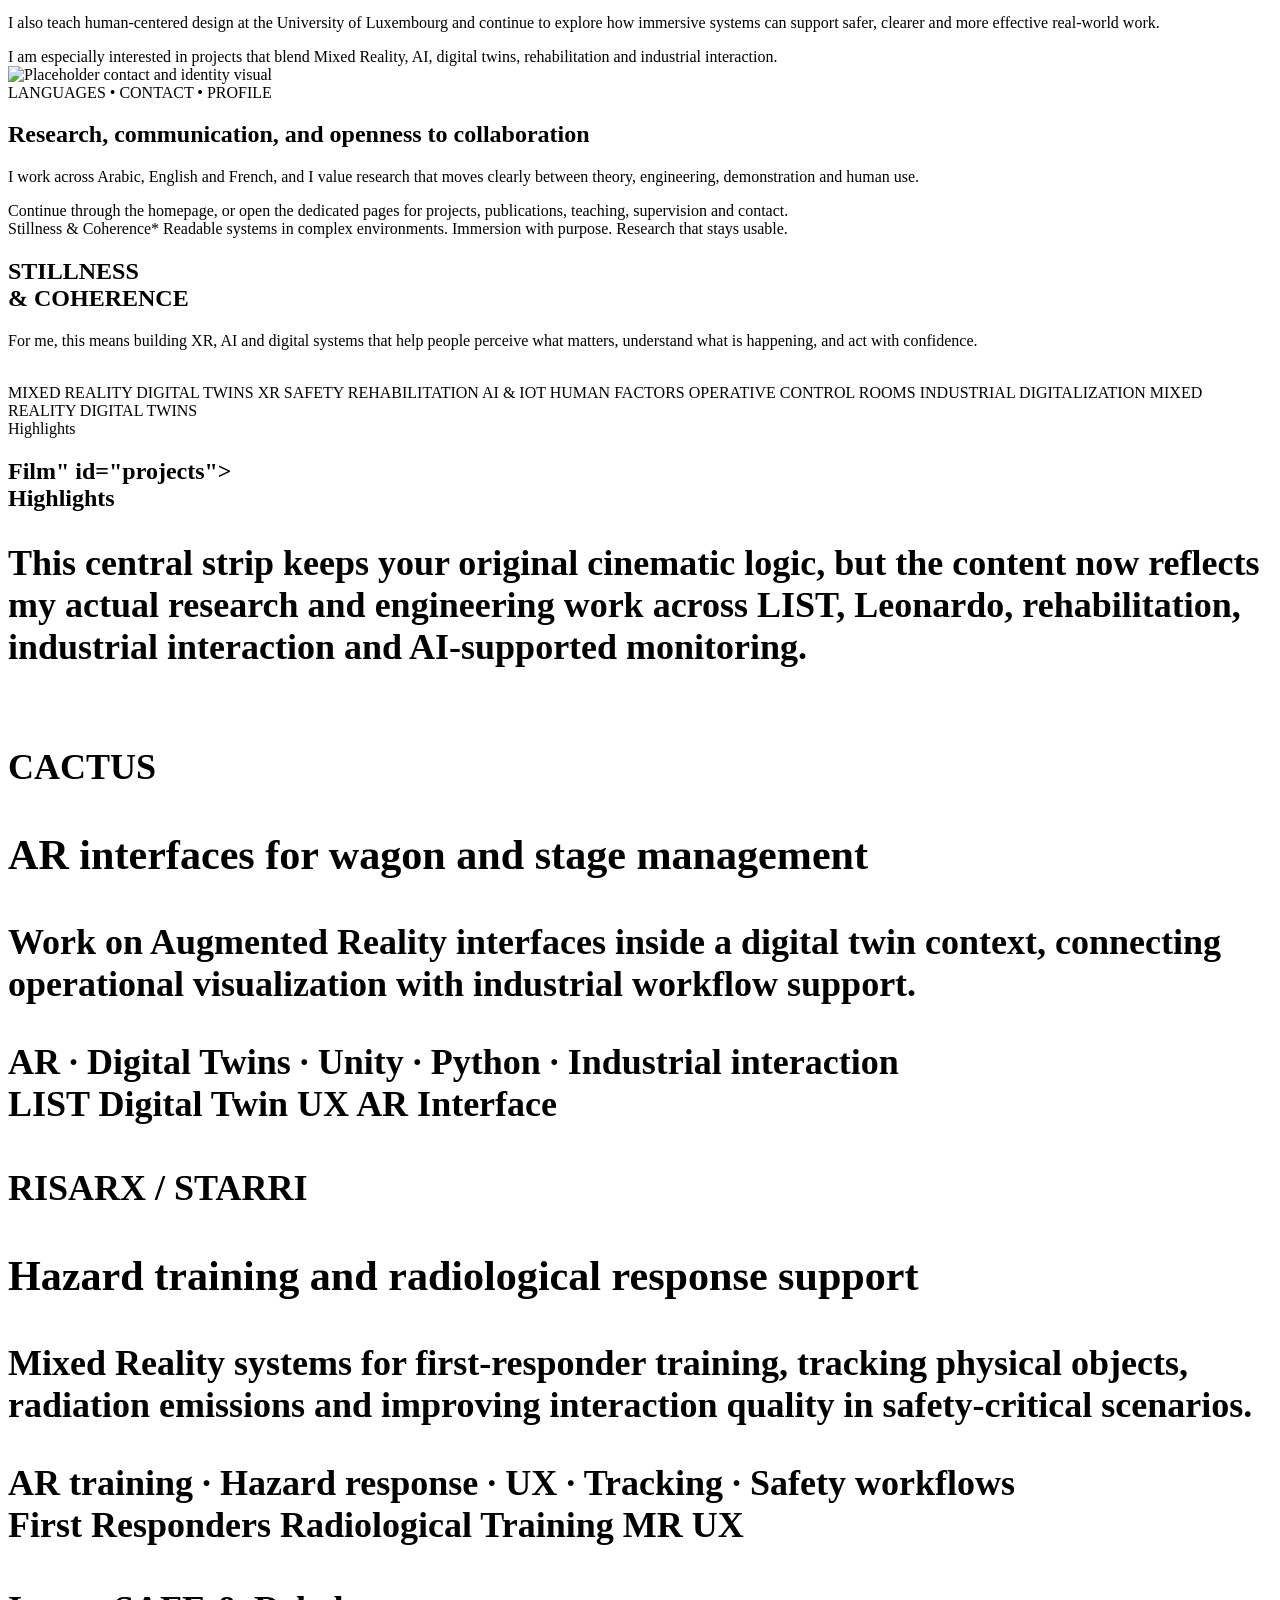
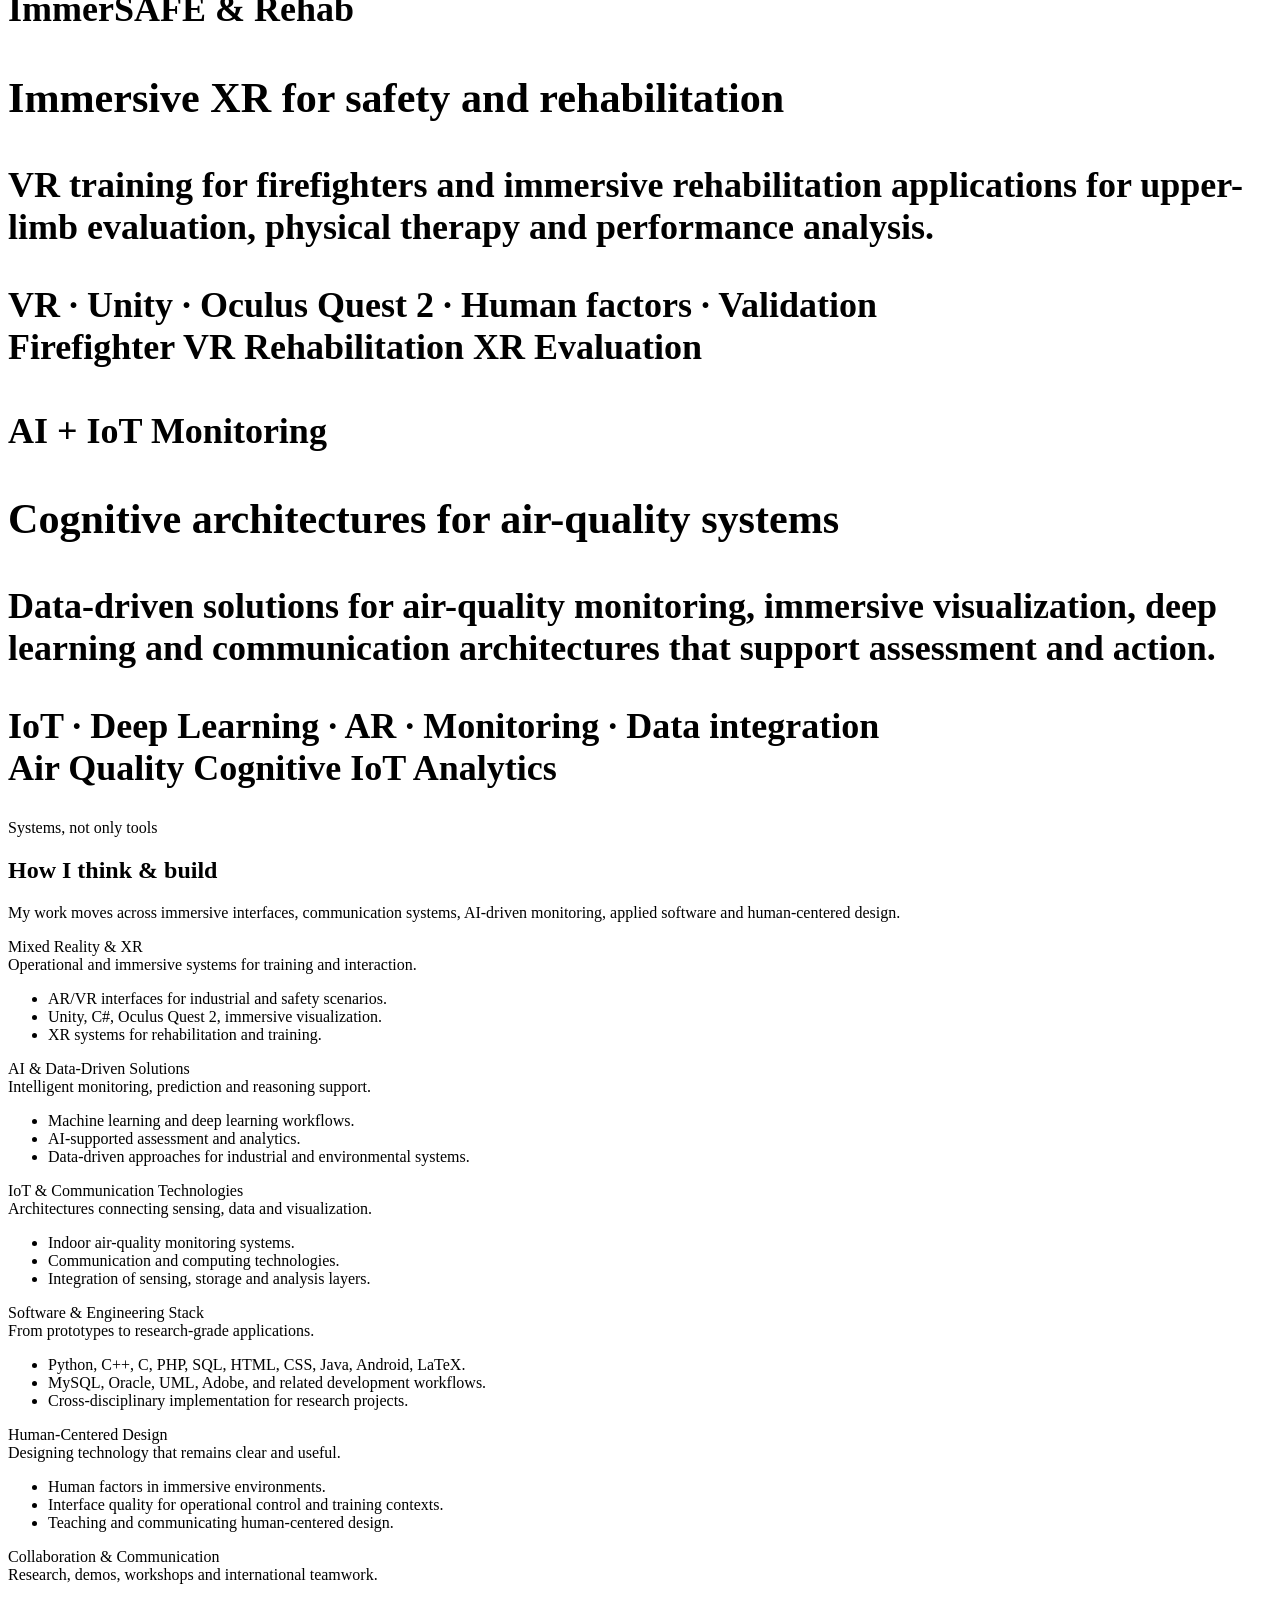
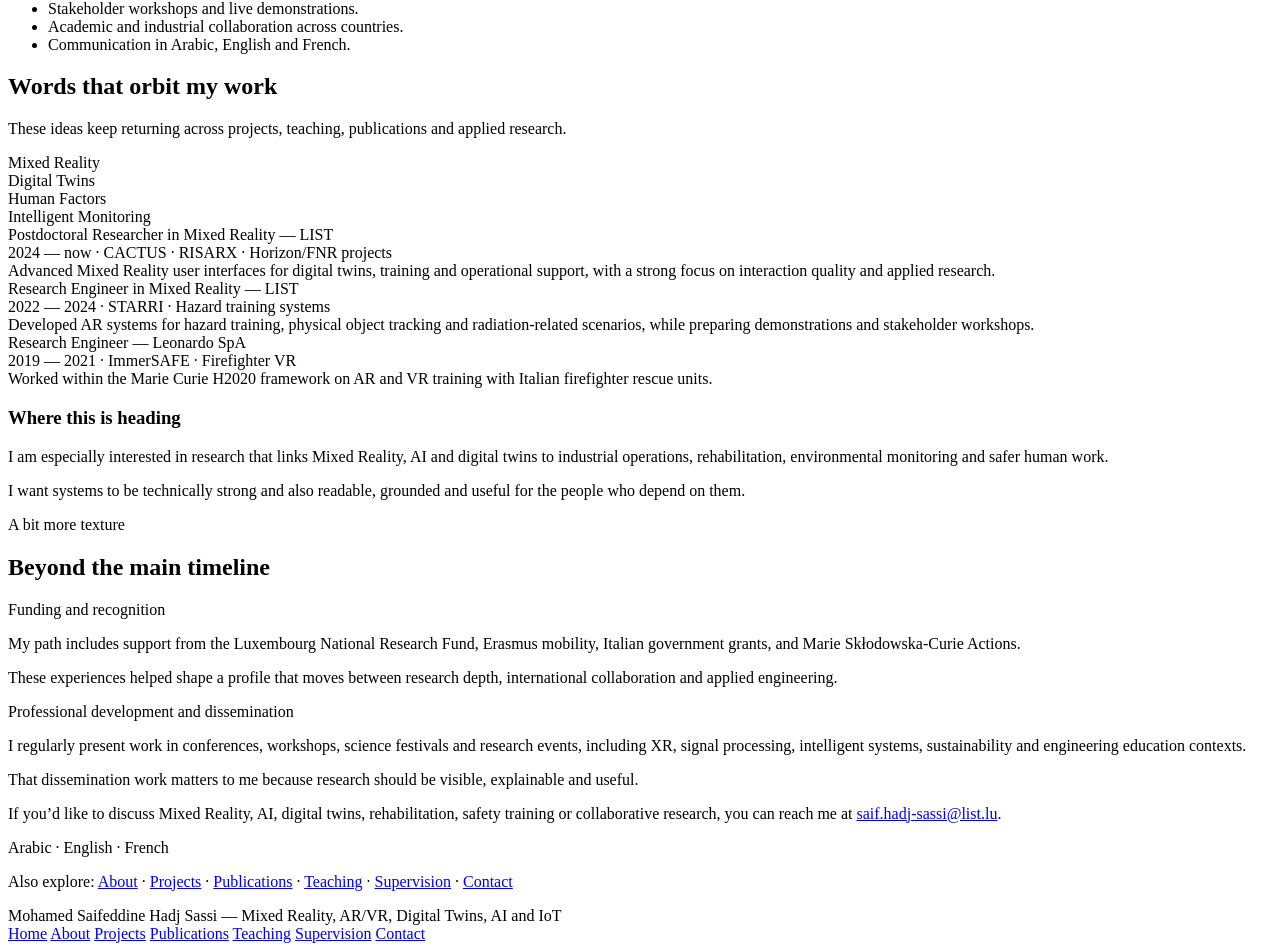
==== commit a821ba6e: "Update index.html" ====
--- a/index.html
+++ b/index.html
@@ -2,1159 +2,932 @@
 <html lang="en">
 <head>
   <meta charset="UTF-8" />
-  <meta name="viewport" content="width=device-width, initial-scale=1.0" />
-  <title>Mohamed Saifeddine Hadj Sassi | Mixed Reality, Digital Twins, AI</title>
+  <title>Mohamed Saifeddine Hadj Sassi – Triple Hero + Maze Journey</title>
+  <meta name="viewport" content="width=device-width, initial-scale=1" />
   <meta
     name="description"
-    content="Personal website of Mohamed Saifeddine Hadj Sassi — Mixed Reality researcher working on AR/VR, digital twins, AI, IoT, industrial interfaces, and human-centered systems."
+    content="Personal academic website of Mohamed Saifeddine Hadj Sassi — Mixed Reality, AR/VR, Digital Twins, AI, IoT, rehabilitation, safety training, and human-centered systems."
   />
-
-  <style>
-    :root{
-      --bg: #07111f;
-      --bg-2: #0c1830;
-      --panel: rgba(14, 26, 48, 0.78);
-      --panel-2: rgba(255,255,255,0.05);
-      --text: #e8eefc;
-      --muted: #a8b4d3;
-      --line: rgba(255,255,255,0.1);
-      --primary: #67b7ff;
-      --primary-2: #8b5cf6;
-      --accent: #22c55e;
-      --shadow: 0 20px 60px rgba(0,0,0,0.35);
-      --radius: 22px;
-      --max: 1180px;
-    }
-
-    * { box-sizing: border-box; }
-    html { scroll-behavior: smooth; }
-    body {
-      margin: 0;
-      font-family: Inter, ui-sans-serif, system-ui, -apple-system, BlinkMacSystemFont, "Segoe UI", sans-serif;
-      color: var(--text);
-      background:
-        radial-gradient(circle at top left, rgba(103,183,255,0.12), transparent 30%),
-        radial-gradient(circle at top right, rgba(139,92,246,0.16), transparent 26%),
-        linear-gradient(180deg, #07111f 0%, #0a1630 40%, #081120 100%);
-      overflow-x: hidden;
-    }
-
-    a {
-      color: inherit;
-      text-decoration: none;
-    }
-
-    img {
-      max-width: 100%;
-      display: block;
-    }
-
-    .container {
-      width: min(var(--max), calc(100% - 32px));
-      margin: 0 auto;
-    }
-
-    .site-shell {
-      width: min(1320px, calc(100% - 20px));
-      margin: 18px auto;
-      border: 1px solid rgba(255,255,255,0.08);
-      border-radius: 28px;
-      overflow: hidden;
-      background:
-        linear-gradient(180deg, rgba(255,255,255,0.03), rgba(255,255,255,0.015));
-      box-shadow: 0 30px 80px rgba(0,0,0,0.35);
-      backdrop-filter: blur(10px);
-    }
-
-    .topbar {
-      position: sticky;
-      top: 0;
-      z-index: 50;
-      backdrop-filter: blur(12px);
-      background: rgba(7, 17, 31, 0.8);
-      border-bottom: 1px solid rgba(255,255,255,0.06);
-    }
-
-    .topbar-inner {
-      width: min(var(--max), calc(100% - 32px));
-      margin: 0 auto;
-      min-height: 72px;
-      display: flex;
-      align-items: center;
-      justify-content: space-between;
-      gap: 18px;
-    }
-
-    .brand {
-      display: flex;
-      align-items: center;
-      gap: 14px;
-      min-width: 0;
-    }
-
-    .brand-badge {
-      width: 42px;
-      height: 42px;
-      border-radius: 14px;
-      display: grid;
-      place-items: center;
-      font-weight: 800;
-      letter-spacing: 0.04em;
-      color: #07111f;
-      background: linear-gradient(135deg, #8dd2ff, #8b5cf6);
-      box-shadow: 0 10px 30px rgba(103,183,255,0.35);
-      flex: 0 0 auto;
-    }
-
-    .brand-text {
-      min-width: 0;
-    }
-
-    .brand-title {
-      font-weight: 700;
-      font-size: 0.98rem;
-      white-space: nowrap;
-      overflow: hidden;
-      text-overflow: ellipsis;
-    }
-
-    .brand-sub {
-      color: var(--muted);
-      font-size: 0.82rem;
-    }
-
-    .nav {
-      display: flex;
-      align-items: center;
-      gap: 10px;
-      flex-wrap: wrap;
-      justify-content: flex-end;
-    }
-
-    .nav a {
-      color: var(--muted);
-      font-size: 0.95rem;
-      padding: 10px 12px;
-      border-radius: 12px;
-      transition: 0.25s ease;
-    }
-
-    .nav a:hover {
-      color: var(--text);
-      background: rgba(255,255,255,0.06);
-    }
-
-    .btn {
-      display: inline-flex;
-      align-items: center;
-      justify-content: center;
-      gap: 10px;
-      padding: 13px 18px;
-      border-radius: 999px;
-      font-weight: 650;
-      border: 1px solid transparent;
-      transition: 0.28s ease;
-      cursor: pointer;
-      white-space: nowrap;
-    }
-
-    .btn-primary {
-      background: linear-gradient(135deg, var(--primary), var(--primary-2));
-      color: white;
-      box-shadow: 0 16px 36px rgba(103,183,255,0.22);
-    }
-
-    .btn-primary:hover {
-      transform: translateY(-1px);
-      filter: brightness(1.05);
-    }
-
-    .btn-ghost {
-      background: rgba(255,255,255,0.04);
-      border-color: rgba(255,255,255,0.12);
-      color: var(--text);
-    }
-
-    .btn-ghost:hover {
-      background: rgba(255,255,255,0.08);
-    }
-
-    .hero {
-      position: relative;
-      padding: 76px 0 34px;
-      overflow: hidden;
-    }
-
-    .hero::before {
-      content: "";
-      position: absolute;
-      inset: auto -20% -30% auto;
-      width: 540px;
-      height: 540px;
-      border-radius: 50%;
-      background: radial-gradient(circle, rgba(103,183,255,0.14), transparent 65%);
-      pointer-events: none;
-    }
-
-    .hero-grid {
-      display: grid;
-      grid-template-columns: 1.15fr 0.95fr;
-      gap: 28px;
-      align-items: center;
-    }
-
-    .eyebrow {
-      display: inline-flex;
-      gap: 8px;
-      align-items: center;
-      padding: 8px 12px;
-      border-radius: 999px;
-      background: rgba(255,255,255,0.05);
-      border: 1px solid rgba(255,255,255,0.08);
-      color: #d7e4ff;
-      font-size: 0.84rem;
-      margin-bottom: 18px;
-    }
-
-    .dot {
-      width: 8px;
-      height: 8px;
-      border-radius: 50%;
-      background: var(--accent);
-      box-shadow: 0 0 16px var(--accent);
-    }
-
-    .hero h1 {
-      margin: 0;
-      font-size: clamp(2.2rem, 5vw, 4.4rem);
-      line-height: 0.96;
-      letter-spacing: -0.04em;
-    }
-
-    .hero h1 span {
-      display: block;
-      color: #90d6ff;
-    }
-
-    .hero p.lead {
-      margin: 20px 0 0;
-      font-size: 1.07rem;
-      line-height: 1.8;
-      color: var(--muted);
-      max-width: 64ch;
-    }
-
-    .hero-actions {
-      margin-top: 28px;
-      display: flex;
-      flex-wrap: wrap;
-      gap: 12px;
-    }
-
-    .hero-meta {
-      margin-top: 28px;
-      display: grid;
-      grid-template-columns: repeat(4, minmax(0,1fr));
-      gap: 14px;
-    }
-
-    .meta-card {
-      background: rgba(255,255,255,0.04);
-      border: 1px solid rgba(255,255,255,0.08);
-      border-radius: 18px;
-      padding: 16px;
-      box-shadow: var(--shadow);
-    }
-
-    .meta-card .k {
-      font-size: 0.78rem;
-      color: var(--muted);
-      text-transform: uppercase;
-      letter-spacing: 0.1em;
-      margin-bottom: 8px;
-    }
-
-    .meta-card .v {
-      font-size: 1rem;
-      font-weight: 650;
-      line-height: 1.4;
-    }
-
-    .hero-art {
-      position: relative;
-      min-height: 520px;
-    }
-
-    .art-frame {
-      position: absolute;
-      inset: 0;
-      border-radius: 28px;
-      overflow: hidden;
-      border: 1px solid rgba(255,255,255,0.08);
-      background:
-        radial-gradient(circle at 20% 20%, rgba(103,183,255,0.32), transparent 30%),
-        radial-gradient(circle at 80% 20%, rgba(139,92,246,0.26), transparent 24%),
-        linear-gradient(145deg, rgba(255,255,255,0.07), rgba(255,255,255,0.02));
-      box-shadow: var(--shadow);
-    }
-
-    .art-grid {
-      position: absolute;
-      inset: 22px;
-      display: grid;
-      grid-template-columns: 1.3fr 1fr;
-      grid-template-rows: 1.1fr 1fr;
-      gap: 14px;
-    }
-
-    .glass {
-      border-radius: 22px;
-      background: rgba(255,255,255,0.06);
-      border: 1px solid rgba(255,255,255,0.12);
-      box-shadow: inset 0 1px 0 rgba(255,255,255,0.08);
-      overflow: hidden;
-      position: relative;
-    }
-
-    .glass::before {
-      content: "";
-      position: absolute;
-      inset: 0;
-      background: linear-gradient(135deg, rgba(255,255,255,0.08), transparent 45%);
-      pointer-events: none;
-    }
-
-    .art-panel-large {
-      padding: 28px;
-      display: flex;
-      flex-direction: column;
-      justify-content: flex-end;
-      background:
-        radial-gradient(circle at top left, rgba(103,183,255,0.20), transparent 32%),
-        linear-gradient(180deg, rgba(9,18,35,0.4), rgba(9,18,35,0.85));
-    }
-
-    .art-panel-large .tag {
-      font-size: 0.78rem;
-      color: #cfe6ff;
-      text-transform: uppercase;
-      letter-spacing: 0.16em;
-      margin-bottom: 14px;
-    }
-
-    .art-panel-large h3 {
-      margin: 0;
-      font-size: 1.4rem;
-      line-height: 1.2;
-    }
-
-    .art-panel-large p {
-      margin: 10px 0 0;
-      color: var(--muted);
-      line-height: 1.7;
-      font-size: 0.95rem;
-    }
-
-    .art-panel-small {
-      padding: 20px;
-      display: flex;
-      flex-direction: column;
-      justify-content: space-between;
-      background:
-        linear-gradient(180deg, rgba(255,255,255,0.06), rgba(255,255,255,0.025));
-    }
-
-    .art-panel-small h4,
-    .art-panel-wide h4 {
-      margin: 0 0 10px;
-      font-size: 1rem;
-    }
-
-    .art-panel-small p,
-    .art-panel-wide p {
-      margin: 0;
-      font-size: 0.92rem;
-      line-height: 1.7;
-      color: var(--muted);
-    }
-
-    .art-panel-wide {
-      grid-column: 1 / -1;
-      padding: 22px;
-      display: grid;
-      grid-template-columns: repeat(3, minmax(0,1fr));
-      gap: 14px;
-      align-items: stretch;
-      background:
-        linear-gradient(90deg, rgba(103,183,255,0.08), rgba(139,92,246,0.06));
-    }
-
-    .mini-stat {
-      border-radius: 18px;
-      padding: 16px;
-      background: rgba(255,255,255,0.05);
-      border: 1px solid rgba(255,255,255,0.08);
-    }
-
-    .mini-stat strong {
-      display: block;
-      font-size: 1.1rem;
-      margin-bottom: 8px;
-    }
-
-    section.block {
-      padding: 32px 0;
-    }
-
-    .section-head {
-      margin-bottom: 22px;
-    }
-
-    .section-kicker {
-      color: #9bcfff;
-      text-transform: uppercase;
-      letter-spacing: 0.15em;
-      font-size: 0.78rem;
-      margin-bottom: 10px;
-    }
-
-    .section-title {
-      margin: 0;
-      font-size: clamp(1.7rem, 3.2vw, 2.6rem);
-      line-height: 1.08;
-      letter-spacing: -0.03em;
-    }
-
-    .section-desc {
-      margin: 12px 0 0;
-      color: var(--muted);
-      line-height: 1.8;
-      max-width: 75ch;
-    }
-
-    .grid-3 {
-      display: grid;
-      grid-template-columns: repeat(3, minmax(0,1fr));
-      gap: 18px;
-    }
-
-    .grid-2 {
-      display: grid;
-      grid-template-columns: repeat(2, minmax(0,1fr));
-      gap: 18px;
-    }
-
-    .card {
-      background: var(--panel);
-      border: 1px solid var(--line);
-      border-radius: var(--radius);
-      padding: 22px;
-      box-shadow: var(--shadow);
-    }
-
-    .card h3 {
-      margin: 0 0 12px;
-      font-size: 1.12rem;
-    }
-
-    .card p {
-      margin: 0;
-      color: var(--muted);
-      line-height: 1.75;
-    }
-
-    .chips {
-      margin-top: 16px;
-      display: flex;
-      flex-wrap: wrap;
-      gap: 10px;
-    }
-
-    .chip {
-      padding: 8px 12px;
-      border-radius: 999px;
-      background: rgba(255,255,255,0.05);
-      border: 1px solid rgba(255,255,255,0.08);
-      font-size: 0.88rem;
-      color: #d9e6ff;
-    }
-
-    .timeline {
-      display: grid;
-      gap: 16px;
-    }
-
-    .timeline-item {
-      display: grid;
-      grid-template-columns: 150px 1fr;
-      gap: 18px;
-      padding: 20px;
-      border-radius: 20px;
-      background: var(--panel);
-      border: 1px solid var(--line);
-      box-shadow: var(--shadow);
-    }
-
-    .timeline-date {
-      color: #9bcfff;
-      font-weight: 700;
-      font-size: 0.92rem;
-      letter-spacing: 0.02em;
-    }
-
-    .timeline-body h3 {
-      margin: 0 0 6px;
-      font-size: 1.08rem;
-    }
-
-    .timeline-body .role {
-      color: #dbe7ff;
-      font-weight: 600;
-      margin-bottom: 10px;
-      font-size: 0.96rem;
-    }
-
-    .timeline-body p {
-      margin: 0 0 10px;
-      color: var(--muted);
-      line-height: 1.75;
-    }
-
-    .timeline-body ul {
-      margin: 0;
-      padding-left: 18px;
-      color: var(--muted);
-      line-height: 1.8;
-    }
-
-    .timeline-body li + li {
-      margin-top: 6px;
-    }
-
-    .reveal {
-      opacity: 0;
-      transform: translateY(24px);
-      transition: opacity 0.7s ease, transform 0.7s ease;
-    }
-
-    .reveal.in {
-      opacity: 1;
-      transform: translateY(0);
-    }
-
-    @media (max-width: 1024px) {
-      .hero-grid,
-      .grid-3,
-      .grid-2 {
-        grid-template-columns: 1fr;
-      }
-
-      .hero-meta {
-        grid-template-columns: repeat(2, minmax(0,1fr));
-      }
-
-      .art-panel-wide {
-        grid-template-columns: 1fr;
-      }
-    }
-
-    @media (max-width: 760px) {
-      .topbar-inner {
-        padding: 12px 0;
-        align-items: flex-start;
-        flex-direction: column;
-      }
-
-      .nav {
-        width: 100%;
-        justify-content: flex-start;
-      }
-
-      .hero {
-        padding-top: 42px;
-      }
-
-      .hero-meta {
-        grid-template-columns: 1fr;
-      }
-
-      .timeline-item {
-        grid-template-columns: 1fr;
-      }
-
-      .art-grid {
-        position: relative;
-        inset: auto;
-        padding: 18px;
-        display: grid;
-        grid-template-columns: 1fr;
-      }
-
-      .hero-art {
-        min-height: auto;
-      }
-
-      .art-frame {
-        position: relative;
-      }
-    }
-  </style>
+  <link rel="stylesheet" href="style.css" />
 </head>
 <body>
-  <div class="site-shell">
-    <header class="topbar">
-      <div class="topbar-inner">
-        <div class="brand">
-          <div class="brand-badge">SHS</div>
-          <div class="brand-text">
-            <div class="brand-title">Mohamed Saifeddine Hadj Sassi</div>
-            <div class="brand-sub">Mixed Reality · Digital Twins · AI · IoT</div>
-          </div>
-        </div>
-
-        <nav class="nav" aria-label="Main navigation">
-          <a href="#about">About</a>
-          <a href="#experience">Experience</a>
-          <a href="#projects">Projects</a>
-          <a href="#publications">Publications</a>
-          <a href="#contact">Contact</a>
-        </nav>
+  <div class="app-shell">
+    <header>
+      <div class="nav-left">
+        <div class="window-dots">
+          <div class="window-dot"></div>
+          <div class="window-dot"></div>
+          <div class="window-dot"></div>
+        </div>
+        <div class="logo">Saif Aura</div>
+      </div>
+
+      <div class="nav-right">
+        <a class="nav-link active" data-page="index.html" href="index.html">Home</a>
+        <a class="nav-link" data-page="about.html" href="about.html">About</a>
+        <a class="nav-link" data-page="projects.html" href="projects.html">Projects</a>
+        <a class="nav-link" data-page="publications.html" href="publications.html">Publications</a>
+        <a class="nav-link" data-page="teaching.html" href="teaching.html">Teaching</a>
+        <a class="nav-link" data-page="supervision.html" href="supervision.html">Supervision</a>
+        <a class="nav-link" data-page="contact.html" href="contact.html">Contact</a>
+        <button class="btn-nav" onclick="window.location.href='mailto:saif.hadj-sassi@list.lu'">Email me</button>
       </div>
     </header>
 
     <main>
-      <section class="hero">
-        <div class="container hero-grid">
-          <div>
-            <div class="eyebrow">
-              <span class="dot"></span>
-              Postdoctoral Researcher in Mixed Reality at LIST
-            </div>
-
-            <h1>
-              Building calm,
-              <span>human-centered systems</span>
-              with XR, digital twins and AI
+      <!-- ====================================================
+           HERO OPTION 1
+      ==================================================== -->
+      <section class="hero-section hero-option1" id="heroOption1">
+        <div class="hero-inner">
+          <div class="hero-left">
+            <div class="hero-wave"></div>
+            <div class="hero-stripes"></div>
+
+            <div class="hero-bg-words hero1-bg-words">
+              <span>MIXED REALITY</span>
+              <span>DIGITAL TWINS</span>
+              <span>CALM SYSTEMS</span>
+            </div>
+
+            <div class="hero-main-media hero1-main-media">
+              <img src="https://picsum.photos/1200/900?random=310" alt="Placeholder visual for Mixed Reality and digital twins" />
+            </div>
+
+            <div class="hero-grid-frame hero1-grid-frame">
+              <img src="https://picsum.photos/600/400?random=311" alt="Placeholder collage image 1">
+              <img src="https://picsum.photos/600/400?random=312" alt="Placeholder collage image 2">
+              <img src="https://picsum.photos/600/400?random=313" alt="Placeholder collage image 3">
+              <img src="https://picsum.photos/600/400?random=314" alt="Placeholder collage image 4">
+            </div>
+          </div>
+
+          <div class="hero-right hero1-right">
+            <div class="hero-tag">AR • VR • AI • DIGITAL TWINS</div>
+            <h1 class="hero-title">
+              Mohamed Saifeddine Hadj Sassi — Mixed Reality, AI and Human-Centered Digital Systems
             </h1>
-
-            <p class="lead">
-              I am Mohamed Saifeddine Hadj Sassi, a researcher and engineer working across
-              Mixed Reality, industrial digitalization, AR/VR interfaces, IoT, machine learning,
-              and data-driven decision support. My work connects advanced technology with usable,
-              safe and meaningful interaction.
+            <p class="hero-body">
+              I work at the intersection of Mixed Reality, digital twins, AI, IoT and human-centered design,
+              building systems for industrial applications, rehabilitation, training, safety and decision support.
             </p>
-
-            <div class="hero-actions">
-              <a class="btn btn-primary" href="mailto:saif.hadj-sassi@list.lu">Email me</a>
-              <a class="btn btn-ghost" href="#projects">View projects</a>
-              <a class="btn btn-ghost" href="https://orcid.org/0000-0002-6147-6921" target="_blank" rel="noreferrer">ORCID</a>
-            </div>
-
             <div class="hero-meta">
-              <div class="meta-card">
-                <div class="k">Current role</div>
-                <div class="v">Postdoctoral Researcher, LIST</div>
-              </div>
-
-              <div class="meta-card">
-                <div class="k">Core domains</div>
-                <div class="v">AR/VR, Digital Twins, AI, IoT</div>
-              </div>
-
-              <div class="meta-card">
-                <div class="k">Location</div>
-                <div class="v">Luxembourg</div>
-              </div>
-
-              <div class="meta-card">
-                <div class="k">Contact</div>
-                <div class="v">saif.hadj-sassi@list.lu</div>
-              </div>
-            </div>
-          </div>
-
-          <div class="hero-art reveal">
-            <div class="art-frame">
-              <div class="art-grid">
-                <div class="glass art-panel-large">
-                  <div class="tag">Research focus</div>
-                  <h3>Mixed Reality interfaces for industrial and operational environments</h3>
-                  <p>
-                    From first-responder training and hazard simulations to wagon and stage
-                    management in digital twins, I design systems that make complex operations
-                    visible, interactive and safer.
-                  </p>
-                </div>
-
-                <div class="glass art-panel-small">
+              Luxembourg Institute of Science and Technology (LIST), Luxembourg<br>
+              <strong>saif.hadj-sassi@list.lu</strong> · <strong>+39 3382233230</strong><br>
+              <a href="https://orcid.org/0000-0002-6147-6921" target="_blank" rel="noreferrer">ORCID</a> ·
+              <a href="https://scholar.google.com/citations?user=34ktonkAAAAJ" target="_blank" rel="noreferrer">Google Scholar</a>
+            </div>
+            <div class="hero-chips">
+              <div class="chip">Mixed Reality</div>
+              <div class="chip">AR / VR</div>
+              <div class="chip">Digital Twins</div>
+              <div class="chip">AI &amp; IoT</div>
+            </div>
+            <div class="hero-scroll-hint">
+              <div class="hero-scroll-circle">↓</div>
+              <span>Hero 1: current role, research focus, and identity.</span>
+            </div>
+          </div>
+        </div>
+      </section>
+
+      <!-- ====================================================
+           HERO OPTION 2
+      ==================================================== -->
+      <section class="hero-section hero-option2" id="heroOption2">
+        <div class="hero-inner">
+          <div class="hero-left">
+            <div class="hero-wave"></div>
+            <div class="hero-stripes"></div>
+
+            <div class="hero-bg-words hero2-bg-words">
+              <span>DUAL PHDs</span>
+              <span>INDUSTRIAL XR</span>
+              <span>RESEARCH UX</span>
+            </div>
+
+            <div class="hero-main-media hero2-main-media">
+              <img src="https://picsum.photos/1200/900?random=320" alt="Placeholder visual for research and industrial XR" />
+            </div>
+
+            <div class="hero-grid-frame hero2-grid-frame">
+              <img src="https://picsum.photos/600/400?random=321" alt="Placeholder collage image 1">
+              <img src="https://picsum.photos/600/400?random=322" alt="Placeholder collage image 2">
+              <img src="https://picsum.photos/600/400?random=323" alt="Placeholder collage image 3">
+              <img src="https://picsum.photos/600/400?random=324" alt="Placeholder collage image 4">
+            </div>
+          </div>
+
+          <div class="hero-right hero2-right">
+            <div class="hero-tag">RESEARCH • INDUSTRY • COLLABORATION</div>
+            <h1 class="hero-title">
+              Dual research foundations, one coherent direction
+            </h1>
+            <p class="hero-body">
+              My profile combines a PhD in Applied Electronics focused on AR/VR systems
+              and a PhD in Computer Systems Engineering focused on IoT, communication technologies,
+              and AI-driven monitoring and analytics.
+            </p>
+            <div class="hero-meta">
+              I work across research institutes, universities and industry with a strong focus
+              on operational safety, interface quality, immersive training and intelligent monitoring.
+            </div>
+            <div class="hero-chips">
+              <div class="chip">Applied Electronics</div>
+              <div class="chip">Computer Systems Engineering</div>
+              <div class="chip">Operational Safety</div>
+              <div class="chip">Industrial Digitalization</div>
+            </div>
+            <div class="hero-scroll-hint">
+              <div class="hero-scroll-circle">↓</div>
+              <span>Hero 2: stronger research and systems perspective.</span>
+            </div>
+          </div>
+        </div>
+      </section>
+
+      <!-- ====================================================
+           HERO OPTION 3
+      ==================================================== -->
+      <section class="hero-section hero-option3" id="heroOption3">
+        <div class="hero-inner">
+          <div class="hero-left">
+            <div class="hero-wave"></div>
+            <div class="hero-stripes"></div>
+
+            <div class="hero-bg-words hero3-bg-words">
+              <span>STILLNESS*</span>
+              <span>HUMAN FACTORS</span>
+              <span>COHERENT JOURNEYS</span>
+            </div>
+
+            <div class="hero-main-media hero3-main-media">
+              <img src="https://picsum.photos/1200/900?random=330" alt="Placeholder visual for human-centered design and calm systems" />
+            </div>
+
+            <div class="hero-grid-frame hero3-grid-frame">
+              <img src="https://picsum.photos/600/400?random=331" alt="Placeholder collage image 1">
+              <img src="https://picsum.photos/600/400?random=332" alt="Placeholder collage image 2">
+              <img src="https://picsum.photos/600/400?random=333" alt="Placeholder collage image 3">
+              <img src="https://picsum.photos/600/400?random=334" alt="Placeholder collage image 4">
+            </div>
+          </div>
+
+          <div class="hero-right hero3-right">
+            <div class="hero-tag">CALM TECHNOLOGY • DESIGN • INTERACTION</div>
+            <h1 class="hero-title">
+              From immersive control rooms to usable, trustworthy systems
+            </h1>
+            <p class="hero-body">
+              I am interested in technology that feels clear and grounded:
+              systems where AR, VR, AI, data and people align to support learning,
+              safer work, better monitoring and more meaningful interaction.
+            </p>
+            <div class="hero-meta">
+              This site uses your cinematic maze language as a visual frame for a research profile
+              in Mixed Reality, digital twins, rehabilitation, AI and IoT.
+            </div>
+            <div class="hero-chips">
+              <div class="chip">Human-Centered Design</div>
+              <div class="chip">Rehabilitation</div>
+              <div class="chip">Training Systems</div>
+              <div class="chip">Decision Support</div>
+            </div>
+            <div class="hero-scroll-hint">
+              <div class="hero-scroll-circle">↓</div>
+              <span>Hero 3: design philosophy and research direction.</span>
+            </div>
+          </div>
+        </div>
+      </section>
+
+      <!-- ====================================================
+           METRIC STRIP
+      ==================================================== -->
+      <section class="metric-strip">
+        <div class="metric-strip-inner">
+          <div class="metric-box reveal">
+            <div class="metric-number">2</div>
+            <div class="metric-label">PhD Degrees</div>
+          </div>
+          <div class="metric-box reveal">
+            <div class="metric-number">LIST</div>
+            <div class="metric-label">Current Institution</div>
+          </div>
+          <div class="metric-box reveal">
+            <div class="metric-number">AR / VR</div>
+            <div class="metric-label">Core Medium</div>
+          </div>
+          <div class="metric-box reveal">
+            <div class="metric-number">AI + IoT</div>
+            <div class="metric-label">Data Layer</div>
+          </div>
+        </div>
+      </section>
+
+      <!-- ====================================================
+           MAZE JOURNEY – DOWN / RIGHT CAMERA PATH
+      ==================================================== -->
+      <section id="journeyWrapper">
+        <div class="scenes">
+          <div class="scenes-inner">
+            <!-- Scene 0 -->
+            <section class="scene scene-hero">
+              <div class="scene-left">
+                <div class="wave-bg"></div>
+                <div class="wave-overlay"></div>
+                <div class="hero-media hero-parallax">
+                  <img src="https://picsum.photos/1000/800?random=401" alt="Placeholder visual for research profile">
+                </div>
+              </div>
+              <div class="scene-right hero-parallax">
+                <div class="scene-tag">MIXED REALITY • AI • HUMAN FACTORS</div>
+                <h2 class="scene-title">
+                  Maze Journey CV — Mohamed Saifeddine Hadj Sassi
+                </h2>
+                <p class="scene-body">
+                  This home page turns my research path into a visual journey: Mixed Reality,
+                  digital twins, AR/VR, AI, IoT, rehabilitation, industrial safety, teaching,
+                  publications and international collaboration.
+                </p>
+                <div class="scene-meta">
+                  Same profile, different lens — a cinematic academic homepage built from your maze template.
+                </div>
+                <div class="chips-maze">
+                  <div class="chip-maze">Pinned Journey</div>
+                  <div class="chip-maze">Scroll Story</div>
+                  <div class="chip-maze">Research Portfolio</div>
+                </div>
+              </div>
+            </section>
+
+            <!-- Scene 1 -->
+            <section class="scene scene-hero-words">
+              <div class="scene-left">
+                <div class="wave-bg"></div>
+                <div class="wave-overlay"></div>
+                <div class="hero-media">
+                  <img src="https://picsum.photos/1000/800?random=402" alt="Placeholder texture for stillness and coherence">
+                </div>
+              </div>
+              <div class="scene-right">
+                <div class="hero-big-word">
+                  <span>STILLNESS</span>
+                  <span>&amp;</span>
+                  <span>COHERENCE</span>
+                </div>
+                <p class="hero-pill">
+                  Not silence, but clarity: when interfaces, data, systems and people align
+                  enough that complex technology becomes usable, calm and trustworthy.
+                </p>
+              </div>
+            </section>
+
+            <!-- Scene 2 -->
+            <section class="scene scene-words-collage">
+              <div class="scene-left">
+                <div class="wave-bg"></div>
+                <div class="wave-overlay"></div>
+
+                <div class="floating-words">
+                  <span>Stillness &amp; Coherence*</span>
+                  <span>Digital twins that stay readable.</span>
+                  <span>XR that supports action.</span>
+                  <span>AI that serves understanding.</span>
+                </div>
+
+                <div class="collage">
+                  <img src="https://picsum.photos/600/600?random=403" alt="">
+                  <img src="https://picsum.photos/600/600?random=404" alt="">
+                  <img src="https://picsum.photos/600/600?random=405" alt="">
+                  <img src="https://picsum.photos/600/600?random=406" alt="">
+                </div>
+              </div>
+              <div class="scene-right">
+                <div class="scene-tag">CALM INTERACTION</div>
+                <h2 class="scene-title">Interfaces that make complex systems feel navigable</h2>
+                <p class="scene-body">
+                  My work often sits where complexity is high: radiological training,
+                  industrial operations, immersive rehabilitation, air-quality monitoring,
+                  and safety-critical environments. The design goal is clarity, not noise.
+                </p>
+                <div class="scene-meta">
+                  This is the visual philosophy behind the rest of the site.
+                </div>
+              </div>
+            </section>
+
+            <!-- Scene 3 -->
+            <section class="scene scene-edu">
+              <div class="scene-left">
+                <div class="wave-bg"></div>
+                <div class="wave-overlay"></div>
+                <div class="scene-media">
+                  <img src="https://picsum.photos/1000/800?random=407" alt="Placeholder education visual">
+                </div>
+              </div>
+              <div class="scene-right">
+                <div class="scene-tag">FOUNDATIONS</div>
+                <h2 class="scene-title">Dual PhDs, systems thinking, and international education</h2>
+                <p class="scene-body">
+                  My academic path combines immersive systems, communication technologies,
+                  intelligent monitoring and applied engineering.
+                </p>
+                <ul class="scene-list">
+                  <li><strong>PhD in Applied Electronics</strong> — University Roma Tre, focused on AR/VR systems in operative control rooms.</li>
+                  <li><strong>PhD in Computer Systems Engineering</strong> — University of Sfax, focused on IoT systems, air-quality monitoring and AI-driven assessment.</li>
+                  <li><strong>Master’s Degree in Enterprise Systems Engineering</strong> — High Institute of Computer Science and Multimedia of Sfax.</li>
+                  <li><strong>Bachelor’s Degree in Computer Science and Multimedia</strong> — High Institute of Computer Science and Multimedia of Sfax.</li>
+                </ul>
+              </div>
+            </section>
+
+            <!-- Scene 4 -->
+            <section class="scene scene-collage">
+              <div class="scene-left">
+                <div class="wave-bg"></div>
+                <div class="wave-overlay"></div>
+                <div class="collage">
+                  <img src="https://picsum.photos/600/600?random=408" alt="">
+                  <img src="https://picsum.photos/600/600?random=409" alt="">
+                  <img src="https://picsum.photos/600/600?random=410" alt="">
+                  <img src="https://picsum.photos/600/600?random=411" alt="">
+                </div>
+              </div>
+              <div class="scene-right">
+                <div class="scene-tag">RESEARCH THREADS</div>
+                <h2 class="scene-title">What ties the projects together</h2>
+                <p class="scene-body">
+                  Whether the context is industrial, medical, educational or environmental,
+                  I work on systems where sensing, data, AI and immersive interfaces must
+                  work together as a coherent whole.
+                </p>
+                <ul class="scene-list">
+                  <li>Mixed Reality interfaces for operational tasks and training.</li>
+                  <li>Digital twins that support decision-making and interaction.</li>
+                  <li>IoT and AI pipelines that turn data into usable insight.</li>
+                </ul>
+              </div>
+            </section>
+
+            <!-- Scene 5 -->
+            <section class="scene scene-xr">
+              <div class="scene-left">
+                <div class="wave-bg"></div>
+                <div class="wave-overlay"></div>
+                <div class="scene-media">
+                  <img src="https://picsum.photos/1000/800?random=412" alt="Placeholder XR project visual">
+                </div>
+              </div>
+              <div class="scene-right">
+                <div class="scene-tag">CURRENT WORK</div>
+                <h2 class="scene-title">LIST — Mixed Reality for hazard training and digital twins</h2>
+                <p class="scene-body">
+                  At LIST, I have worked first as Research Engineer in Mixed Reality and now
+                  as Postdoctoral Researcher in Mixed Reality.
+                </p>
+                <ul class="scene-list">
+                  <li><strong>RISARX</strong> — enhanced UX and interface work for training first responders handling radiological incidents.</li>
+                  <li><strong>CACTUS</strong> — AR interfaces for wagon and stage management within digital twins.</li>
+                  <li><strong>STARRI</strong> — AR systems for hazard training, tracking physical objects and radiation emissions.</li>
+                </ul>
+              </div>
+            </section>
+
+            <!-- Scene 6 -->
+            <section class="scene scene-ai">
+              <div class="scene-left">
+                <div class="wave-bg"></div>
+                <div class="wave-overlay"></div>
+                <div class="scene-media">
+                  <img src="https://picsum.photos/1000/800?random=413" alt="Placeholder AI and training systems visual">
+                </div>
+              </div>
+              <div class="scene-right">
+                <div class="scene-tag">IMMERSIVE SAFETY</div>
+                <h2 class="scene-title">ImmerSAFE, rehabilitation, and safety-oriented XR</h2>
+                <p class="scene-body">
+                  My work includes immersive training for firefighters and VR applications
+                  for upper-limb rehabilitation and therapy-oriented evaluation.
+                </p>
+                <ul class="scene-list">
+                  <li><strong>Leonardo / ImmerSAFE</strong> — simulation-based AR and VR training for firefighters.</li>
+                  <li><strong>Upper Limb Rehab</strong> — VR applications developed with Roma Tre and University Campus Bio-Medico di Roma.</li>
+                  <li>Research around design guidelines, performance evaluation and validation of immersive XR systems.</li>
+                </ul>
+              </div>
+            </section>
+
+            <!-- Scene 7 -->
+            <section class="scene scene-webai">
+              <div class="scene-left">
+                <div class="wave-bg"></div>
+                <div class="wave-overlay"></div>
+                <div class="scene-media">
+                  <img src="https://picsum.photos/1000/800?random=414" alt="Placeholder AI and IoT visual">
+                </div>
+              </div>
+              <div class="scene-right">
+                <div class="scene-tag">AI • IOT • MONITORING</div>
+                <h2 class="scene-title">Air quality, intelligent monitoring, and cognitive architectures</h2>
+                <p class="scene-body">
+                  Another major line of my research focuses on indoor air-quality monitoring,
+                  immersive visualization, communication technologies and AI-based data solutions.
+                </p>
+                <ul class="scene-list">
+                  <li>IoT systems for indoor air-quality monitoring and assessment.</li>
+                  <li>Deep learning and AR for prediction and visualization workflows.</li>
+                  <li>Architectures for cognitive IoT, data integration and analytics.</li>
+                </ul>
+              </div>
+            </section>
+
+            <!-- Scene 8 -->
+            <section class="scene scene-intl">
+              <div class="scene-left">
+                <div class="wave-bg"></div>
+                <div class="wave-overlay"></div>
+                <div class="scene-media">
+                  <img src="https://picsum.photos/1000/800?random=415" alt="Placeholder international collaboration visual">
+                </div>
+              </div>
+              <div class="scene-right">
+                <div class="scene-tag">MOBILITY &amp; COLLABORATION</div>
+                <h2 class="scene-title">International research path</h2>
+                <p class="scene-body">
+                  My experience includes research and academic mobility across Luxembourg,
+                  Italy, Tunisia, Norway and Poland.
+                </p>
+                <ul class="scene-list">
+                  <li>Visiting Researcher at NTNU, Norway.</li>
+                  <li>Erasmus mobility at Università degli Studi di Messina, Italy.</li>
+                  <li>Erasmus mobility at Lublin University of Technology, Poland.</li>
+                  <li>Projects and collaborations spanning research institutes, academia and industry.</li>
+                </ul>
+              </div>
+            </section>
+
+            <!-- Scene 9 -->
+            <section class="scene scene-stacks">
+              <div class="scene-left">
+                <div class="wave-bg"></div>
+                <div class="wave-overlay"></div>
+                <div class="collage">
+                  <img src="https://picsum.photos/600/600?random=416" alt="">
+                  <img src="https://picsum.photos/600/600?random=417" alt="">
+                  <img src="https://picsum.photos/600/600?random=418" alt="">
+                  <img src="https://picsum.photos/600/600?random=419" alt="">
+                </div>
+              </div>
+              <div class="scene-right">
+                <div class="scene-tag">STACKS</div>
+                <h2 class="scene-title">From sensing and software to interaction and visualization</h2>
+                <p class="scene-body">
+                  I move between programming, immersive interaction, AI pipelines,
+                  communication architectures and applied research.
+                </p>
+                <ul class="scene-list">
+                  <li>Unity, C#, Android, Python, PHP, SQL, HTML, CSS, LaTeX.</li>
+                  <li>AR / VR systems, IoT architectures, data-driven solutions, deep learning.</li>
+                  <li>Human-centered design, workshops, demos and stakeholder-oriented communication.</li>
+                </ul>
+              </div>
+            </section>
+
+            <!-- Scene 10 -->
+            <section class="scene scene-future">
+              <div class="scene-left">
+                <div class="wave-bg"></div>
+                <div class="wave-overlay"></div>
+                <div class="scene-media">
+                  <img src="https://picsum.photos/1000/800?random=420" alt="Placeholder future direction visual">
+                </div>
+              </div>
+              <div class="scene-right">
+                <div class="scene-tag">TEACHING &amp; NEXT STEPS</div>
+                <h2 class="scene-title">Teaching, interface research, and future directions</h2>
+                <p class="scene-body">
+                  I also teach human-centered design at the University of Luxembourg
+                  and continue to explore how immersive systems can support safer,
+                  clearer and more effective real-world work.
+                </p>
+                <div class="scene-meta">
+                  I am especially interested in projects that blend Mixed Reality,
+                  AI, digital twins, rehabilitation and industrial interaction.
+                </div>
+              </div>
+            </section>
+
+            <!-- Scene 11 -->
+            <section class="scene scene-end">
+              <div class="scene-left">
+                <div class="wave-bg"></div>
+                <div class="wave-overlay"></div>
+                <div class="scene-media">
+                  <img src="https://picsum.photos/1000/800?random=421" alt="Placeholder contact and identity visual">
+                </div>
+              </div>
+              <div class="scene-right">
+                <div class="scene-tag">LANGUAGES • CONTACT • PROFILE</div>
+                <h2 class="scene-title">Research, communication, and openness to collaboration</h2>
+                <p class="scene-body">
+                  I work across Arabic, English and French, and I value research that moves
+                  clearly between theory, engineering, demonstration and human use.
+                </p>
+                <div class="scene-meta">
+                  Continue through the homepage, or open the dedicated pages for projects,
+                  publications, teaching, supervision and contact.
+                </div>
+              </div>
+            </section>
+          </div>
+        </div>
+      </section>
+
+      <!-- ========== STILLNESS / COHERENCE SECTION ========== -->
+      <section class="stillness-section">
+        <div class="stillness-inner">
+          <div class="stillness-text">
+            <div class="stillness-bg-lines">
+              <span class="bg-line">Stillness &amp; Coherence*</span>
+              <span class="bg-line">Readable systems in complex environments.</span>
+              <span class="bg-line">Immersion with purpose.</span>
+              <span class="bg-line">Research that stays usable.</span>
+            </div>
+
+            <h2 class="stillness-heading">
+              STILLNESS<br>&amp; COHERENCE
+            </h2>
+            <p>
+              For me, this means building XR, AI and digital systems that help people
+              perceive what matters, understand what is happening, and act with confidence.
+            </p>
+          </div>
+
+          <div class="stillness-collage">
+            <div class="stillness-collage-inner">
+              <img src="https://picsum.photos/600/600?random=422" alt="">
+              <img src="https://picsum.photos/600/600?random=423" alt="">
+              <img src="https://picsum.photos/600/600?random=424" alt="">
+              <img src="https://picsum.photos/600/600?random=425" alt="">
+            </div>
+          </div>
+        </div>
+      </section>
+
+      <!-- ========== MARQUEE ========== -->
+      <section class="marquee">
+        <div class="marquee-track">
+          <span>MIXED REALITY</span>
+          <span>DIGITAL TWINS</span>
+          <span>XR SAFETY</span>
+          <span>REHABILITATION</span>
+          <span>AI &amp; IOT</span>
+          <span>HUMAN FACTORS</span>
+          <span>OPERATIVE CONTROL ROOMS</span>
+          <span>INDUSTRIAL DIGITALIZATION</span>
+          <span>MIXED REALITY</span>
+          <span>DIGITAL TWINS</span>
+        </div>
+      </section>
+
+      <!-- ========== PROJECTS – BIG PINNED SLIDER ========== -->
+      <section class="projects" id="projects">
+        <div class="projects-inner">
+          <div class="section-eyebrow">Highlights</div>
+          <h2 class="section-title">Film" id="projects">
+        <div class="projects-inner">
+          <div class="section-eyebrow">Highlights</div>
+          <h2 class="section-titlestrip of projects &amp; research lines</h2>
+          <p class="section-sub">
+            This central strip keeps your original cinematic logic, but the content now reflects
+            my actual research and engineering work across LIST, Leonardo, rehabilitation,
+            industrial interaction and AI-supported monitoring.
+          </p>
+
+          <div class="projects-pin">
+            <div class="projects-viewport">
+              <article class="project-slide is-initial">
+                <div class="project-media">
+                  <img src="https://picsum.photos/800/600?random=430" alt="">
+                </div>
+                <div class="project-body">
                   <div>
-                    <h4>Dual PhD profile</h4>
+                    <div class="project-kicker">CACTUS</div>
+                    <h3 class="project-title">AR interfaces for wagon and stage management</h3>
                     <p>
-                      Applied Electronics for AR/VR systems, and Computer Systems Engineering
-                      for IoT, communication technologies and AI-based data-driven solutions.
+                      Work on Augmented Reality interfaces inside a digital twin context,
+                      connecting operational visualization with industrial workflow support.
                     </p>
                   </div>
-                </div>
-
-                <div class="glass art-panel-wide">
-                  <div class="mini-stat">
-                    <strong>CACTUS</strong>
-                    <span>AR interfaces for wagon and stage management in digital twins.</span>
+                  <div>
+                    <div class="project-meta">
+                      AR · Digital Twins · Unity · Python · Industrial interaction
+                    </div>
+                    <div class="project-chips">
+                      <span class="project-chip">LIST</span>
+                      <span class="project-chip">Digital Twin UX</span>
+                      <span class="project-chip">AR Interface</span>
+                    </div>
                   </div>
-                  <div class="mini-stat">
-                    <strong>RISARX</strong>
-                    <span>Hazard training, object tracking, and radiological incident support.</span>
+                </div>
+              </article>
+
+              <article class="project-slide">
+                <div class="project-media">
+                  <img src="https://picsum.photos/800/600?random=431" alt="">
+                </div>
+                <div class="project-body">
+                  <div>
+                    <div class="project-kicker">RISARX / STARRI</div>
+                    <h3 class="project-title">Hazard training and radiological response support</h3>
+                    <p>
+                      Mixed Reality systems for first-responder training, tracking physical objects,
+                      radiation emissions and improving interaction quality in safety-critical scenarios.
+                    </p>
                   </div>
-                  <div class="mini-stat">
-                    <strong>ImmerSAFE</strong>
-                    <span>Simulation-based VR training for firefighters and critical safety.</span>
+                  <div>
+                    <div class="project-meta">
+                      AR training · Hazard response · UX · Tracking · Safety workflows
+                    </div>
+                    <div class="project-chips">
+                      <span class="project-chip">First Responders</span>
+                      <span class="project-chip">Radiological Training</span>
+                      <span class="project-chip">MR UX</span>
+                    </div>
                   </div>
                 </div>
-              </div>
-            </div>
-          </div>
-        </div>
-      </section>
-
-      <section id="about" class="block">
-        <div class="container">
-          <div class="section-head reveal">
-            <div class="section-kicker">About</div>
-            <h2 class="section-title">A research profile at the intersection of immersion, intelligence and usability</h2>
-            <p class="section-desc">
-              My background combines research, engineering and international collaboration.
-              I work on immersive interfaces, operational safety, AI-supported systems,
-              rehabilitation-oriented XR applications, and industrial digitalization.
-              I am especially interested in technologies that help people understand and act
-              within complex real-world environments.
+              </article>
+
+              <article class="project-slide">
+                <div class="project-media">
+                  <img src="https://picsum.photos/800/600?random=432" alt="">
+                </div>
+                <div class="project-body">
+                  <div>
+                    <div class="project-kicker">ImmerSAFE &amp; Rehab</div>
+                    <h3 class="project-title">Immersive XR for safety and rehabilitation</h3>
+                    <p>
+                      VR training for firefighters and immersive rehabilitation applications
+                      for upper-limb evaluation, physical therapy and performance analysis.
+                    </p>
+                  </div>
+                  <div>
+                    <div class="project-meta">
+                      VR · Unity · Oculus Quest 2 · Human factors · Validation
+                    </div>
+                    <div class="project-chips">
+                      <span class="project-chip">Firefighter VR</span>
+                      <span class="project-chip">Rehabilitation</span>
+                      <span class="project-chip">XR Evaluation</span>
+                    </div>
+                  </div>
+                </div>
+              </article>
+
+              <article class="project-slide">
+                <div class="project-media">
+                  <img src="https://picsum.photos/800/600?random=433" alt="">
+                </div>
+                <div class="project-body">
+                  <div>
+                    <div class="project-kicker">AI + IoT Monitoring</div>
+                    <h3 class="project-title">Cognitive architectures for air-quality systems</h3>
+                    <p>
+                      Data-driven solutions for air-quality monitoring, immersive visualization,
+                      deep learning and communication architectures that support assessment and action.
+                    </p>
+                  </div>
+                  <div>
+                    <div class="project-meta">
+                      IoT · Deep Learning · AR · Monitoring · Data integration
+                    </div>
+                    <div class="project-chips">
+                      <span class="project-chip">Air Quality</span>
+                      <span class="project-chip">Cognitive IoT</span>
+                      <span class="project-chip">Analytics</span>
+                    </div>
+                  </div>
+                </div>
+              </article>
+            </div>
+          </div>
+        </div>
+      </section>
+
+      <!-- ========== SKILLS ========== -->
+      <section class="skills">
+        <div class="skills-inner">
+          <div class="section-eyebrow">Systems, not only tools</div>
+          <h2 class="section-title">How I think &amp; build</h2>
+          <p class="section-sub">
+            My work moves across immersive interfaces, communication systems,
+            AI-driven monitoring, applied software and human-centered design.
+          </p>
+
+          <div class="skills-grid">
+            <article class="skill-card">
+              <div class="skill-title">Mixed Reality &amp; XR</div>
+              <div class="skill-sub">Operational and immersive systems for training and interaction.</div>
+              <ul class="skill-bullets">
+                <li>AR/VR interfaces for industrial and safety scenarios.</li>
+                <li>Unity, C#, Oculus Quest 2, immersive visualization.</li>
+                <li>XR systems for rehabilitation and training.</li>
+              </ul>
+            </article>
+
+            <article class="skill-card">
+              <div class="skill-title">AI &amp; Data-Driven Solutions</div>
+              <div class="skill-sub">Intelligent monitoring, prediction and reasoning support.</div>
+              <ul class="skill-bullets">
+                <li>Machine learning and deep learning workflows.</li>
+                <li>AI-supported assessment and analytics.</li>
+                <li>Data-driven approaches for industrial and environmental systems.</li>
+              </ul>
+            </article>
+
+            <article class="skill-card">
+              <div class="skill-title">IoT &amp; Communication Technologies</div>
+              <div class="skill-sub">Architectures connecting sensing, data and visualization.</div>
+              <ul class="skill-bullets">
+                <li>Indoor air-quality monitoring systems.</li>
+                <li>Communication and computing technologies.</li>
+                <li>Integration of sensing, storage and analysis layers.</li>
+              </ul>
+            </article>
+
+            <article class="skill-card">
+              <div class="skill-title">Software &amp; Engineering Stack</div>
+              <div class="skill-sub">From prototypes to research-grade applications.</div>
+              <ul class="skill-bullets">
+                <li>Python, C++, C, PHP, SQL, HTML, CSS, Java, Android, LaTeX.</li>
+                <li>MySQL, Oracle, UML, Adobe, and related development workflows.</li>
+                <li>Cross-disciplinary implementation for research projects.</li>
+              </ul>
+            </article>
+
+            <article class="skill-card">
+              <div class="skill-title">Human-Centered Design</div>
+              <div class="skill-sub">Designing technology that remains clear and useful.</div>
+              <ul class="skill-bullets">
+                <li>Human factors in immersive environments.</li>
+                <li>Interface quality for operational control and training contexts.</li>
+                <li>Teaching and communicating human-centered design.</li>
+              </ul>
+            </article>
+
+            <article class="skill-card">
+              <div class="skill-title">Collaboration &amp; Communication</div>
+              <div class="skill-sub">Research, demos, workshops and international teamwork.</div>
+              <ul class="skill-bullets">
+                <li>Stakeholder workshops and live demonstrations.</li>
+                <li>Academic and industrial collaboration across countries.</li>
+                <li>Communication in Arabic, English and French.</li>
+              </ul>
+            </article>
+          </div>
+        </div>
+      </section>
+
+      <!-- ========== FLOATING KEYWORDS ========== -->
+      <section class="keywords">
+        <div class="keywords-inner">
+          <h2 class="keywords-title">Words that orbit my work</h2>
+          <p class="keywords-sub">
+            These ideas keep returning across projects, teaching, publications and applied research.
+          </p>
+
+          <div class="keyword">Mixed Reality</div>
+          <div class="keyword">Digital Twins</div>
+          <div class="keyword">Human Factors</div>
+          <div class="keyword">Intelligent Monitoring</div>
+        </div>
+      </section>
+
+      <!-- ========== TIMELINE ========== -->
+      <section class="timeline">
+        <div class="timeline-inner">
+          <div class="timeline-list">
+            <div class="timeline-line"></div>
+
+            <article class="timeline-item">
+              <div class="timeline-dot"></div>
+              <div class="timeline-title">Postdoctoral Researcher in Mixed Reality — LIST</div>
+              <div class="timeline-meta">2024 — now · CACTUS · RISARX · Horizon/FNR projects</div>
+              <div class="timeline-body">
+                Advanced Mixed Reality user interfaces for digital twins, training and operational support,
+                with a strong focus on interaction quality and applied research.
+              </div>
+            </article>
+
+            <article class="timeline-item">
+              <div class="timeline-dot"></div>
+              <div class="timeline-title">Research Engineer in Mixed Reality — LIST</div>
+              <div class="timeline-meta">2022 — 2024 · STARRI · Hazard training systems</div>
+              <div class="timeline-body">
+                Developed AR systems for hazard training, physical object tracking and radiation-related scenarios,
+                while preparing demonstrations and stakeholder workshops.
+              </div>
+            </article>
+
+            <article class="timeline-item">
+              <div class="timeline-dot"></div>
+              <div class="timeline-title">Research Engineer — Leonardo SpA</div>
+              <div class="timeline-meta">2019 — 2021 · ImmerSAFE · Firefighter VR</div>
+              <div class="timeline-body">
+                Worked within the Marie Curie H2020 framework on AR and VR training with Italian firefighter rescue units.
+              </div>
+            </article>
+          </div>
+
+          <aside class="timeline-aside">
+            <h3>Where this is heading</h3>
+            <p>
+              I am especially interested in research that links Mixed Reality, AI and digital twins
+              to industrial operations, rehabilitation, environmental monitoring and safer human work.
             </p>
-          </div>
-
-          <div class="grid-3">
-            <article class="card reveal">
-              <h3>Mixed Reality & XR</h3>
-              <p>
-                Design and development of AR/VR systems for training, monitoring,
-                rehabilitation, industrial visualization, and operational control.
-              </p>
-              <div class="chips">
-                <span class="chip">Unity</span>
-                <span class="chip">C#</span>
-                <span class="chip">Oculus</span>
-                <span class="chip">AR interfaces</span>
-              </div>
-            </article>
-
-            <article class="card reveal">
-              <h3>Digital Twins & Industrial Interaction</h3>
-              <p>
-                Building interfaces that connect digital representations with real operational
-                contexts, supporting decision making, coordination and safer workflows.
-              </p>
-              <div class="chips">
-                <span class="chip">Digital twins</span>
-                <span class="chip">Industrial UX</span>
-                <span class="chip">Operational control</span>
-              </div>
-            </article>
-
-            <article class="card reveal">
-              <h3>AI, IoT & Data-Driven Systems</h3>
-              <p>
-                Applying machine learning, data architectures and intelligent monitoring to
-                problems in air quality, anomaly detection, interaction and decision support.
-              </p>
-              <div class="chips">
-                <span class="chip">Python</span>
-                <span class="chip">Deep learning</span>
-                <span class="chip">IoT</span>
-                <span class="chip">Analytics</span>
-              </div>
-            </article>
-          </div>
-        </div>
-      </section>
-
-      <section id="experience" class="block">
-        <div class="container">
-          <div class="section-head reveal">
-            <div class="section-kicker">Experience</div>
-            <h2 class="section-title">Selected positions</h2>
-            <p class="section-desc">
-              My path spans research institutes, industry and academic environments across
-              Luxembourg, Italy, Tunisia, Norway and wider European collaborations.
+            <p>
+              I want systems to be technically strong and also readable, grounded and useful for the people who depend on them.
             </p>
-          </div>
-
-          <div class="timeline">
-            <article class="timeline-item reveal">
-              <div class="timeline-date">2024 — now</div>
-              <div class="timeline-body">
-                <h3>Luxembourg Institute of Science and Technology (LIST)</h3>
-                <div class="role">Postdoctoral Researcher in Mixed Reality</div>
+          </aside>
+        </div>
+      </section>
+
+      <!-- ========== EXTRAS / PERSONAL ========== -->
+      <section class="extras">
+        <div class="extras-inner">
+          <div class="section-eyebrow">A bit more texture</div>
+          <h2 class="section-title">Beyond the main timeline</h2>
+
+          <div class="extras-grid">
+            <article class="extras-box">
+              <div class="extras-title">Funding and recognition</div>
+              <div class="extras-body">
                 <p>
-                  Development of advanced Mixed Reality user interfaces for Horizon and FNR-funded projects.
-                </p>
-                <ul>
-                  <li>Contributed to the RISARX project for first-responder radiological incident training.</li>
-                  <li>Leading work related to AR interfaces for wagon and stage management in the CACTUS project.</li>
-                  <li>Focused on human-centered interaction for complex operational systems.</li>
-                </ul>
-              </div>
-            </article>
-
-            <article class="timeline-item reveal">
-              <div class="timeline-date">2022 — 2024</div>
-              <div class="timeline-body">
-                <h3>Luxembourg Institute of Science and Technology (LIST)</h3>
-                <div class="role">Research Engineer in Mixed Reality</div>
+                  My path includes support from the Luxembourg National Research Fund, Erasmus mobility,
+                  Italian government grants, and Marie Skłodowska-Curie Actions.
+                </p>
                 <p>
-                  Worked on AR systems for hazard training, physical object tracking and radiation-related scenarios.
-                </p>
-                <ul>
-                  <li>Developed immersive systems within the STARRI project.</li>
-                  <li>Prepared workshops and live demonstrations for stakeholders, military and first responders.</li>
-                </ul>
-              </div>
-            </article>
-
-            <article class="timeline-item reveal">
-              <div class="timeline-date">2019 — 2021</div>
-              <div class="timeline-body">
-                <h3>Leonardo SpA, Rome</h3>
-                <div class="role">Research Engineer (Early Research Stage)</div>
+                  These experiences helped shape a profile that moves between research depth,
+                  international collaboration and applied engineering.
+                </p>
+              </div>
+            </article>
+
+            <article class="extras-box">
+              <div class="extras-title">Professional development and dissemination</div>
+              <div class="extras-body">
                 <p>
-                  Enrolled in the ImmerSAFE Marie Curie H2020 framework for AR and VR training systems.
-                </p>
-                <ul>
-                  <li>Worked with Italian firefighter rescue units on simulation-based immersive training.</li>
-                  <li>Contributed to safety-focused VR and human factors research.</li>
-                </ul>
-              </div>
-            </article>
-
-            <article class="timeline-item reveal">
-              <div class="timeline-date">2018 — 2019</div>
-              <div class="timeline-body">
-                <h3>Ecole Nationale d'Ingénieurs de Sfax (ENIS)</h3>
-                <div class="role">Research Engineer</div>
+                  I regularly present work in conferences, workshops, science festivals and research events,
+                  including XR, signal processing, intelligent systems, sustainability and engineering education contexts.
+                </p>
                 <p>
-                  Developed IoT systems for air-quality assessment and immersive visual technologies.
-                </p>
-                <ul>
-                  <li>Worked on communication and computing systems for analytics and industrial applications.</li>
-                </ul>
-              </div>
-            </article>
-          </div>
-        </div>
-      </section>
-            <section id="projects" class="block">
-        <div class="container">
-          <div class="section-head reveal">
-            <div class="section-kicker">Projects</div>
-            <h2 class="section-title">Selected research and engineering work</h2>
-            <p class="section-desc">
-              A few examples of projects across AR, VR, digital twins, rehabilitation,
-              air-quality monitoring, industrial interfaces and intelligent systems.
-            </p>
-          </div>
-
-          <div class="grid-2">
-            <article class="card reveal">
-              <h3>CACTUS</h3>
-              <p>
-                Development of advanced AR interfaces for wagon movement and stage management
-                within digital twin environments, in collaboration with LIST and Waagner Biro Stage Systems.
-              </p>
-              <div class="chips">
-                <span class="chip">AR</span>
-                <span class="chip">Digital Twins</span>
-                <span class="chip">Unity</span>
-                <span class="chip">Python</span>
-                <span class="chip">Node.js</span>
-              </div>
-            </article>
-
-            <article class="card reveal">
-              <h3>RISARX</h3>
-              <p>
-                Enhancement of user experience and immersive interaction for hazard training,
-                physical object tracking and radiation-emission awareness.
-              </p>
-              <div class="chips">
-                <span class="chip">AR training</span>
-                <span class="chip">UX</span>
-                <span class="chip">Unity</span>
-                <span class="chip">Java</span>
-                <span class="chip">Python</span>
-              </div>
-            </article>
-
-            <article class="card reveal">
-              <h3>ImmerSAFE — Firefighter VR Training</h3>
-              <p>
-                Simulation-based virtual reality training for firefighters, developed in
-                cooperation with Leonardo, Roma Tre and Italian safety stakeholders.
-              </p>
-              <div class="chips">
-                <span class="chip">VR</span>
-                <span class="chip">Critical safety</span>
-                <span class="chip">Unity</span>
-                <span class="chip">Human factors</span>
-              </div>
-            </article>
-
-            <article class="card reveal">
-              <h3>Upper Limb Rehabilitation in VR</h3>
-              <p>
-                Immersive virtual reality applications for rehabilitation, including shoulder
-                movement evaluation and therapy-oriented interaction with Oculus Quest 2.
-              </p>
-              <div class="chips">
-                <span class="chip">Rehabilitation</span>
-                <span class="chip">Oculus Quest 2</span>
-                <span class="chip">Validation</span>
-                <span class="chip">VR</span>
-              </div>
-            </article>
-
-            <article class="card reveal">
-              <h3>Indoor Air Quality Monitoring</h3>
-              <p>
-                IoT, deep learning and augmented reality approaches for indoor air-quality
-                monitoring, prediction and cognitive visualization.
-              </p>
-              <div class="chips">
-                <span class="chip">IoT</span>
-                <span class="chip">Air quality</span>
-                <span class="chip">Deep learning</span>
-                <span class="chip">AR</span>
-              </div>
-            </article>
-
-            <article class="card reveal">
-              <h3>AR Support for Accessibility</h3>
-              <p>
-                Research and development for AR-based support systems including text and
-                object visualization to help visually impaired users navigate information.
-              </p>
-              <div class="chips">
-                <span class="chip">Accessibility</span>
-                <span class="chip">AR</span>
-                <span class="chip">Computer vision</span>
-              </div>
-            </article>
-          </div>
-        </div>
-      </section>
-
-      <section class="block">
-        <div class="container">
-          <div class="section-head reveal">
-            <div class="section-kicker">Education</div>
-            <h2 class="section-title">Academic background</h2>
-          </div>
-
-          <div class="grid-2">
-            <article class="card reveal">
-              <h3>PhD in Applied Electronics</h3>
-              <p>
-                University Roma Tre, Rome — focused on augmented and virtual reality systems
-                in operative control rooms, within the Marie Skłodowska-Curie ImmerSAFE network.
-              </p>
-            </article>
-
-            <article class="card reveal">
-              <h3>PhD in Computer Systems Engineering</h3>
-              <p>
-                University of Sfax — focused on IoT systems for indoor air-quality monitoring,
-                immersive visualization, communication technologies and AI-based assessment.
-              </p>
-            </article>
-
-            <article class="card reveal">
-              <h3>Master’s Degree in Enterprise Systems Engineering</h3>
-              <p>
-                High Institute of Computer Science and Multimedia of Sfax — European Tempus
-                framework, taught in English, graduated first in class.
-              </p>
-            </article>
-
-            <article class="card reveal">
-              <h3>Bachelor’s Degree in Computer Science and Multimedia</h3>
-              <p>
-                Foundation in software, multimedia systems and information technology,
-                followed by international mobility and advanced research training.
-              </p>
-            </article>
-          </div>
-        </div>
-      </section>
-
-      <section id="publications" class="block">
-        <div class="container">
-          <div class="section-head reveal">
-            <div class="section-kicker">Publications</div>
-            <h2 class="section-title">Selected work</h2>
-            <p class="section-desc">
-              A few representative publications across XR, rehabilitation, AI, IoT and
-              industrial monitoring.
-            </p>
-          </div>
-
-          <div class="grid-2">
-            <article class="card reveal">
-              <h3>Pozyx Technology with SDN for Advanced Indoor Air Quality Monitoring and Management</h3>
-              <p>Soft Computing, 2024</p>
-              <div class="chips">
-                <a class="chip" href="https://link.springer.com/article/10.1007/s00500-024-09952-0" target="_blank" rel="noreferrer">Open paper</a>
-              </div>
-            </article>
-
-            <article class="card reveal">
-              <h3>Sustainability and Human-Computer Interactions: Challenges for Future Research</h3>
-              <p>ERCIM News, 2024</p>
-              <div class="chips">
-                <a class="chip" href="https://ercim-news.ercim.eu/images/stories/EN138/EN138-web.pdf" target="_blank" rel="noreferrer">Open paper</a>
-              </div>
-            </article>
-
-            <article class="card reveal">
-              <h3>Definition of Guidelines for VR Application Design Based on Visual Attention</h3>
-              <p>Multimedia Tools and Applications, 2023</p>
-              <div class="chips">
-                <a class="chip" href="https://link.springer.com/article/10.1007/s11042-023-17488-y" target="_blank" rel="noreferrer">Open paper</a>
-              </div>
-            </article>
-
-            <article class="card reveal">
-              <h3>Design Cognitive IoT Architecture Framework for Immersive Visual Technologies of Air Quality Monitoring Systems</h3>
-              <p>Multimedia Tools and Applications, 2023</p>
-              <div class="chips">
-                <a class="chip" href="https://link.springer.com/article/10.1007/s11042-023-17249-x" target="_blank" rel="noreferrer">Open paper</a>
-              </div>
-            </article>
-
-            <article class="card reveal">
-              <h3>Evaluating the Accuracy of Oculus Quest 2 for Upper Limb Rehabilitation</h3>
-              <p>Sensors, 2022</p>
-              <div class="chips">
-                <a class="chip" href="https://www.mdpi.com/1424-8220/22/15/5511" target="_blank" rel="noreferrer">Open paper</a>
-              </div>
-            </article>
-
-            <article class="card reveal">
-              <h3>Comprehensive Survey on Air Quality Monitoring Systems Based on Emerging Computing and Communication Technologies</h3>
-              <p>Computer Networks</p>
-              <div class="chips">
-                <a class="chip" href="https://www.sciencedirect.com/science/article/pii/S1389128622000998" target="_blank" rel="noreferrer">Open paper</a>
-              </div>
-            </article>
-          </div>
-        </div>
-      </section>
-
-      <section class="block">
-        <div class="container">
-          <div class="section-head reveal">
-            <div class="section-kicker">Links</div>
-            <h2 class="section-title">Profiles and contact</h2>
-          </div>
-
-          <div class="grid-2">
-            <article class="card reveal">
-              <h3>Professional profiles</h3>
-              <p>
-                Use these links to connect with my publications and research profile.
-              </p>
-              <div class="chips">
-                <a class="chip" href="https://orcid.org/0000-0002-6147-6921" target="_blank" rel="noreferrer">ORCID</a>
-                <a class="chip" href="https://scholar.google.com/citations?user=34ktonkAAAAJ" target="_blank" rel="noreferrer">Google Scholar</a>
-                <a class="chip" href="https://github.com/saifhadjsassi" target="_blank" rel="noreferrer">GitHub</a>
-              </div>
-            </article>
-
-            <article class="card reveal">
-              <h3>Languages and strengths</h3>
-              <p>
-                Arabic (native), English (B2), French (intermediate). Strong focus on teamwork,
-                leadership, adaptability, communication, and research-driven technical execution.
-              </p>
-              <div class="chips">
-                <span class="chip">Teamwork</span>
-                <span class="chip">Leadership</span>
-                <span class="chip">Human-centered design</span>
-                <span class="chip">Industrial research</span>
-              </div>
-            </article>
-          </div>
-        </div>
-      </section>
-
-      <section id="contact" class="block">
-        <div class="container">
-          <div class="card reveal" style="padding: 28px;">
-            <div class="section-kicker">Contact</div>
-            <h2 class="section-title" style="margin-bottom: 12px;">Let’s build meaningful immersive systems</h2>
-            <p class="section-desc" style="margin-top: 0;">
-              I am open to collaborations in Mixed Reality, digital twins, industrial interfaces,
-              rehabilitation, AI-supported interaction and applied research.
-            </p>
-
-            <div class="hero-actions" style="margin-top: 20px;">
-              <a class="btn btn-primary" href="mailto:saif.hadj-sassi@list.lu">saif.hadj-sassi@list.lu</a>
-              <a class="btn btn-ghost" href="tel:+393382233230">+39 3382233230</a>
-              <a class="btn btn-ghost" href="https://scholar.google.com/citations?user=34ktonkAAAAJ" target="_blank" rel="noreferrer">Google Scholar</a>
-            </div>
-          </div>
-        </div>
-      </section>
-
-      <footer class="block" style="padding-top: 14px;">
-        <div class="container">
-          <div class="card reveal" style="padding: 20px;">
-            <div style="display:flex;justify-content:space-between;gap:16px;flex-wrap:wrap;">
-              <div>
-                <strong>Mohamed Saifeddine Hadj Sassi</strong><br />
-                <span style="color: var(--muted);">Mixed Reality · AI · Digital Twins · IoT</span>
-              </div>
-              <div style="color: var(--muted); text-align:right;">
-                <div>saifhadjsassi.github.io</div>
-                <div>Built as a single-file GitHub Pages website</div>
-              </div>
-            </div>
-          </div>
-        </div>
-      </footer>
-          </main>
+                  That dissemination work matters to me because research should be visible, explainable and useful.
+                </p>
+              </div>
+            </article>
+          </div>
+        </div>
+      </section>
+
+      <!-- ========== CONTACT ========== -->
+      <section class="contact">
+        <p>
+          If you’d like to discuss Mixed Reality, AI, digital twins, rehabilitation, safety training
+          or collaborative research, you can reach me at
+          <a href="mailto:saif.hadj-sassi@list.lu">saif.hadj-sassi@list.lu</a>.
+        </p>
+        <p class="lang">
+          Arabic · English · French
+        </p>
+        <p class="lang">
+          Also explore: <a href="about.html">About</a> · <a href="projects.html">Projects</a> ·
+          <a href="publications.html">Publications</a> · <a href="teaching.html">Teaching</a> ·
+          <a href="supervision.html">Supervision</a> · <a href="contact.html">Contact</a>
+        </p>
+      </section>
+    </main>
+
+    <footer class="site-footer">
+      <div class="site-footer-inner">
+        <div>
+          Mohamed Saifeddine Hadj Sassi — Mixed Reality, AR/VR, Digital Twins, AI and IoT
+        </div>
+        <div class="site-footer-nav">
+          <a href="index.html">Home</a>
+          <a href="about.html">About</a>
+          <a href="projects.html">Projects</a>
+          <a href="publications.html">Publications</a>
+          <a href="teaching.html">Teaching</a>
+          <a href="supervision.html">Supervision</a>
+          <a href="contact.html">Contact</a>
+        </div>
+      </div>
+    </footer>
   </div>
 
-  <script>
-    const reveals = document.querySelectorAll(".reveal");
-
-    const observer = new IntersectionObserver((entries) => {
-      entries.forEach((entry) => {
-        if (entry.isIntersecting) {
-          entry.target.classList.add("in");
-        }
-      });
-    }, {
-      threshold: 0.12
-    });
-
-    reveals.forEach((el) => observer.observe(el));
-
-    document.querySelectorAll('a[href^="#"]').forEach(link => {
-      link.addEventListener("click", function(e) {
-        const id = this.getAttribute("href");
-        if (!id || id === "#") return;
-        const target = document.querySelector(id);
-        if (!target) return;
-        e.preventDefault();
-        target.scrollIntoView({ behavior: "smooth", block: "start" });
-      });
-    });
-  </script>
+  <script src="https://cdnjs.cloudflare.com/ajax/libs/gsap/3.12.5/gsap.min.js"></script>
+  <script src="https://cdnjs.cloudflare.com/ajax/libs/gsap/3.12.5/ScrollTrigger.min.js"></script>
+  <script src="script.js"></script>
 </body>
 </html>
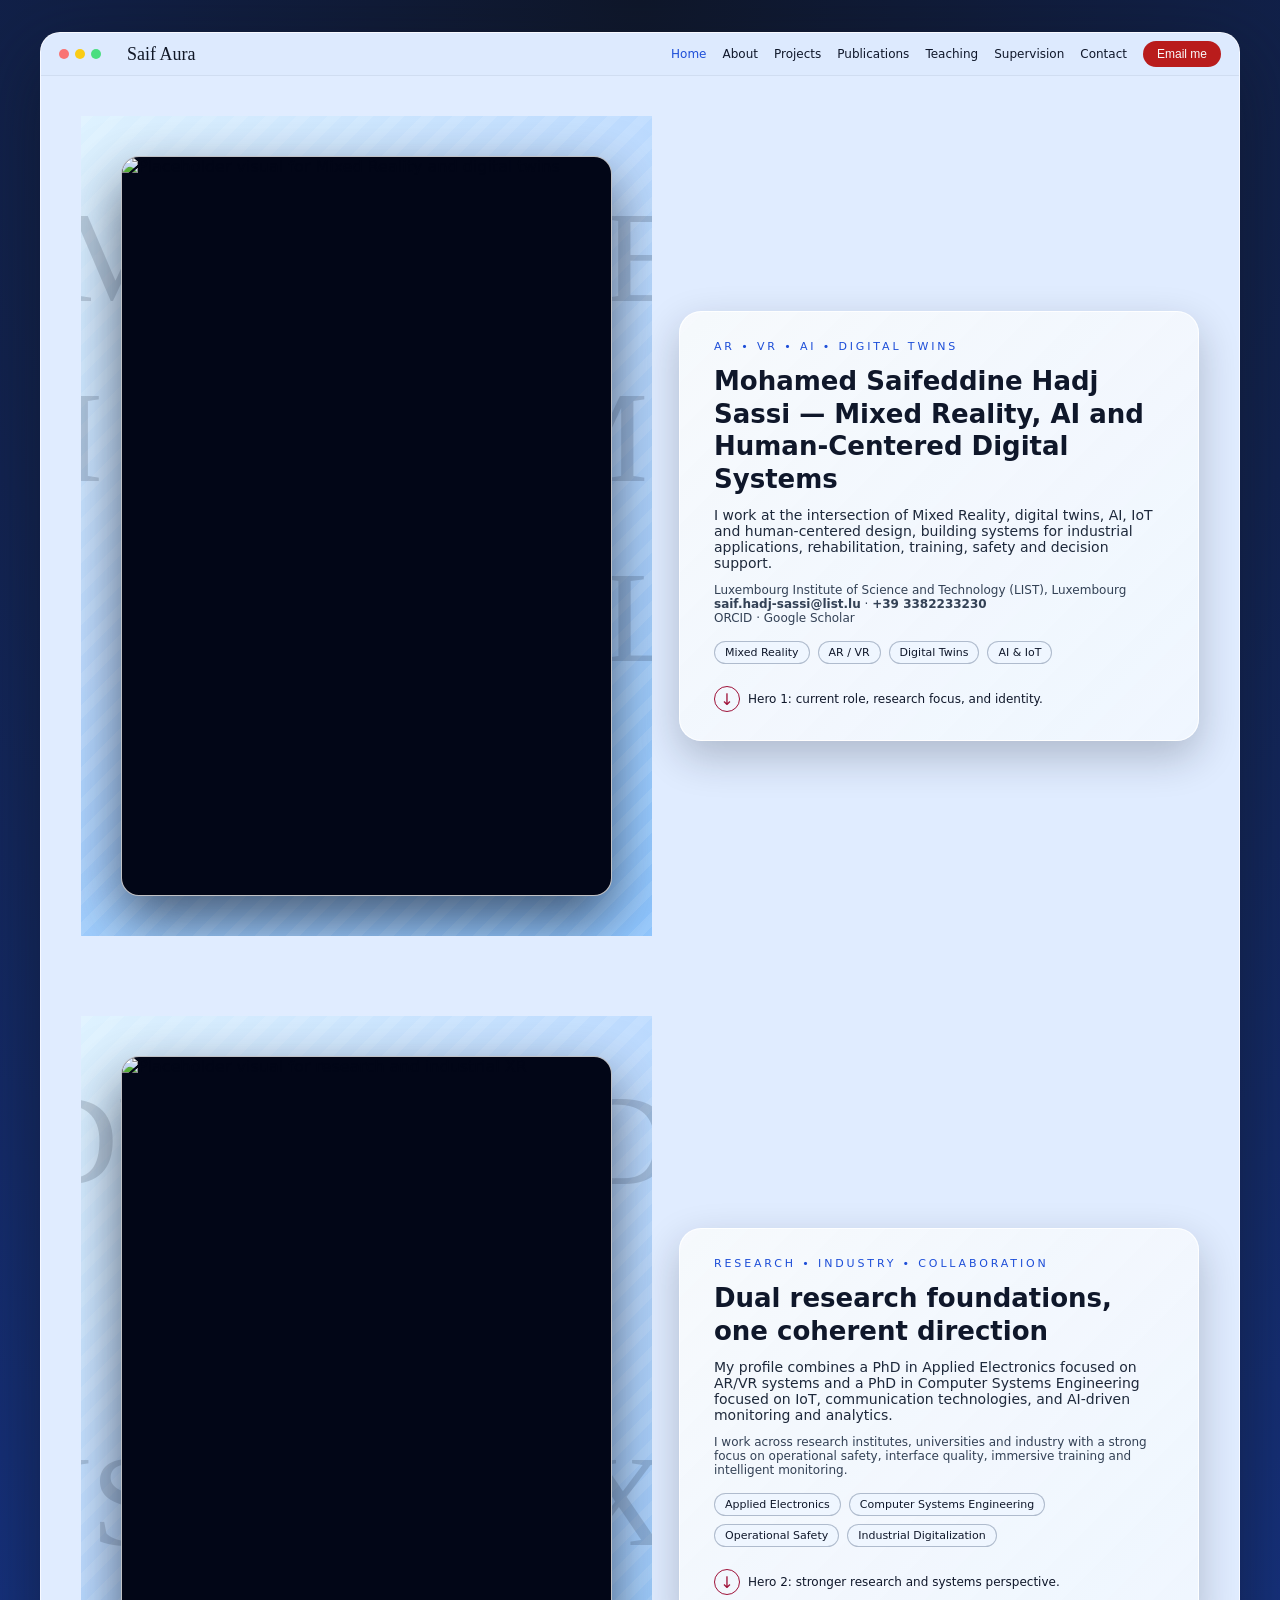
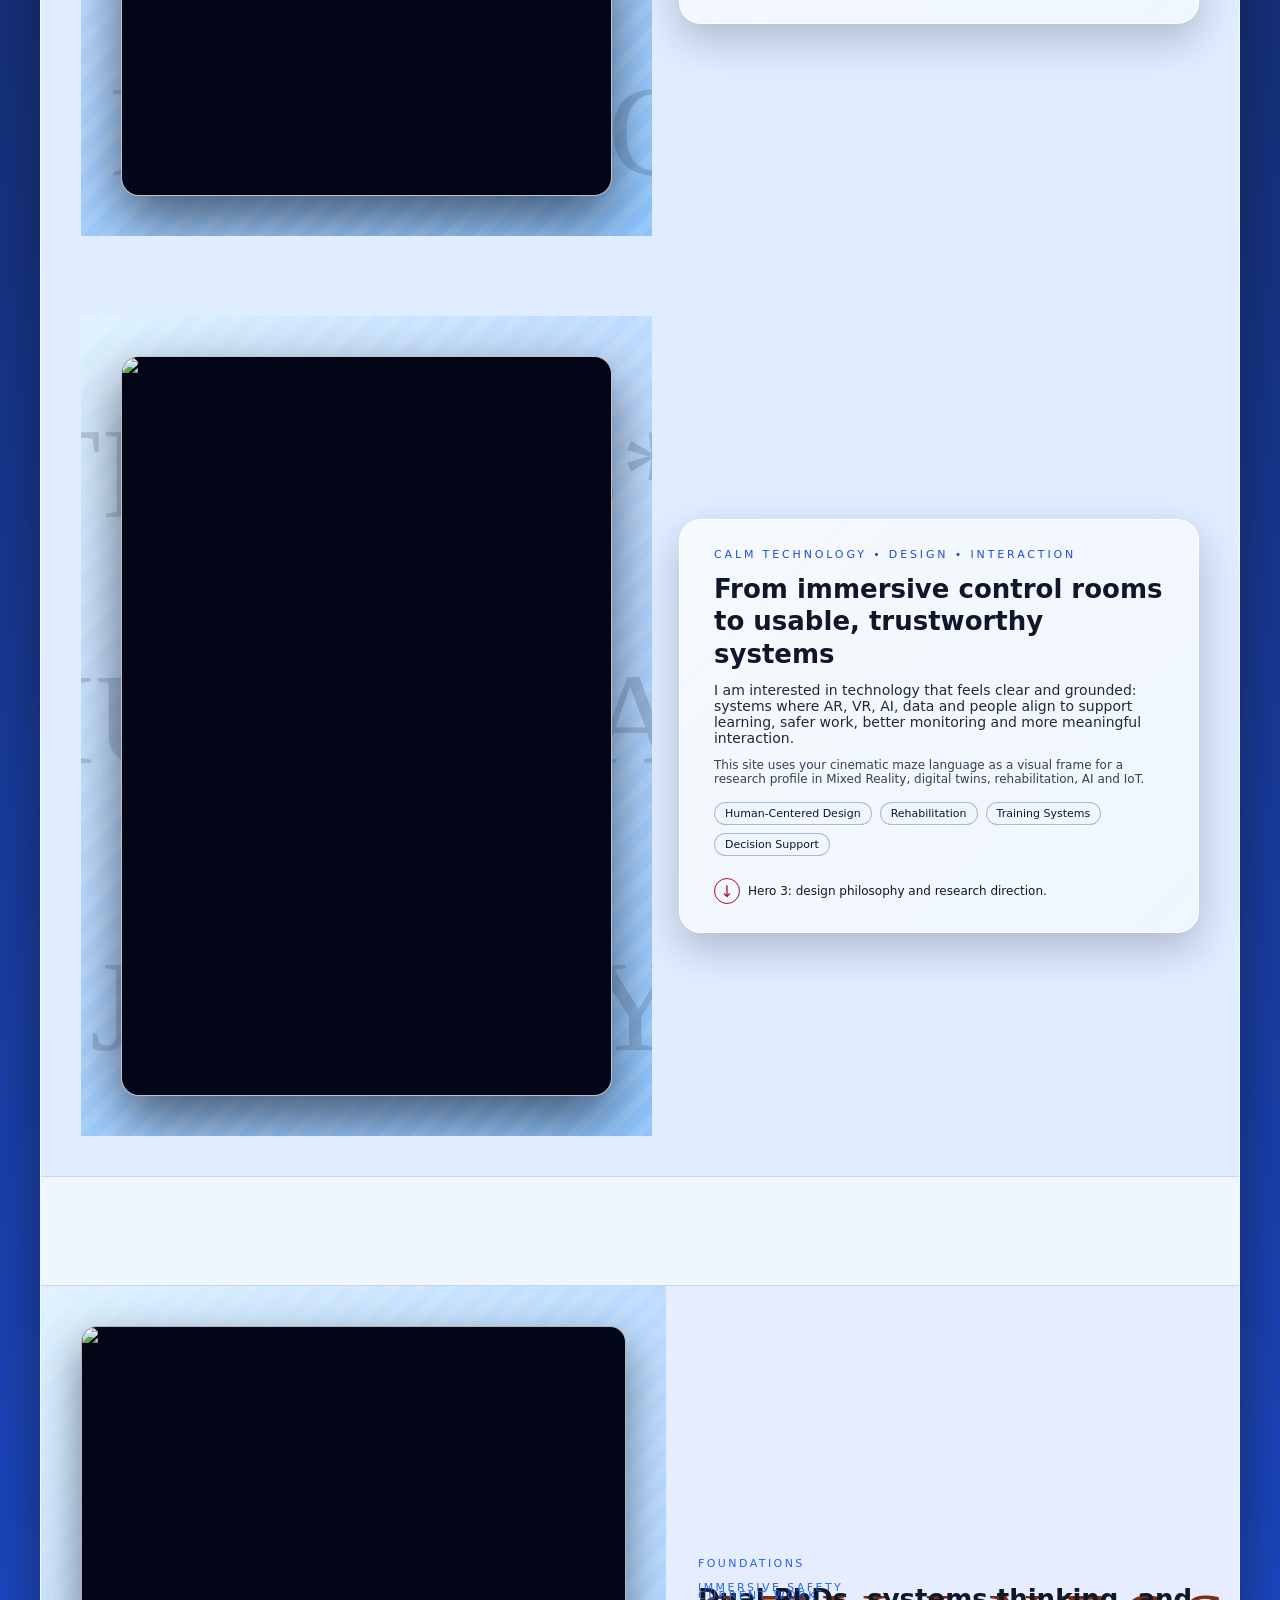
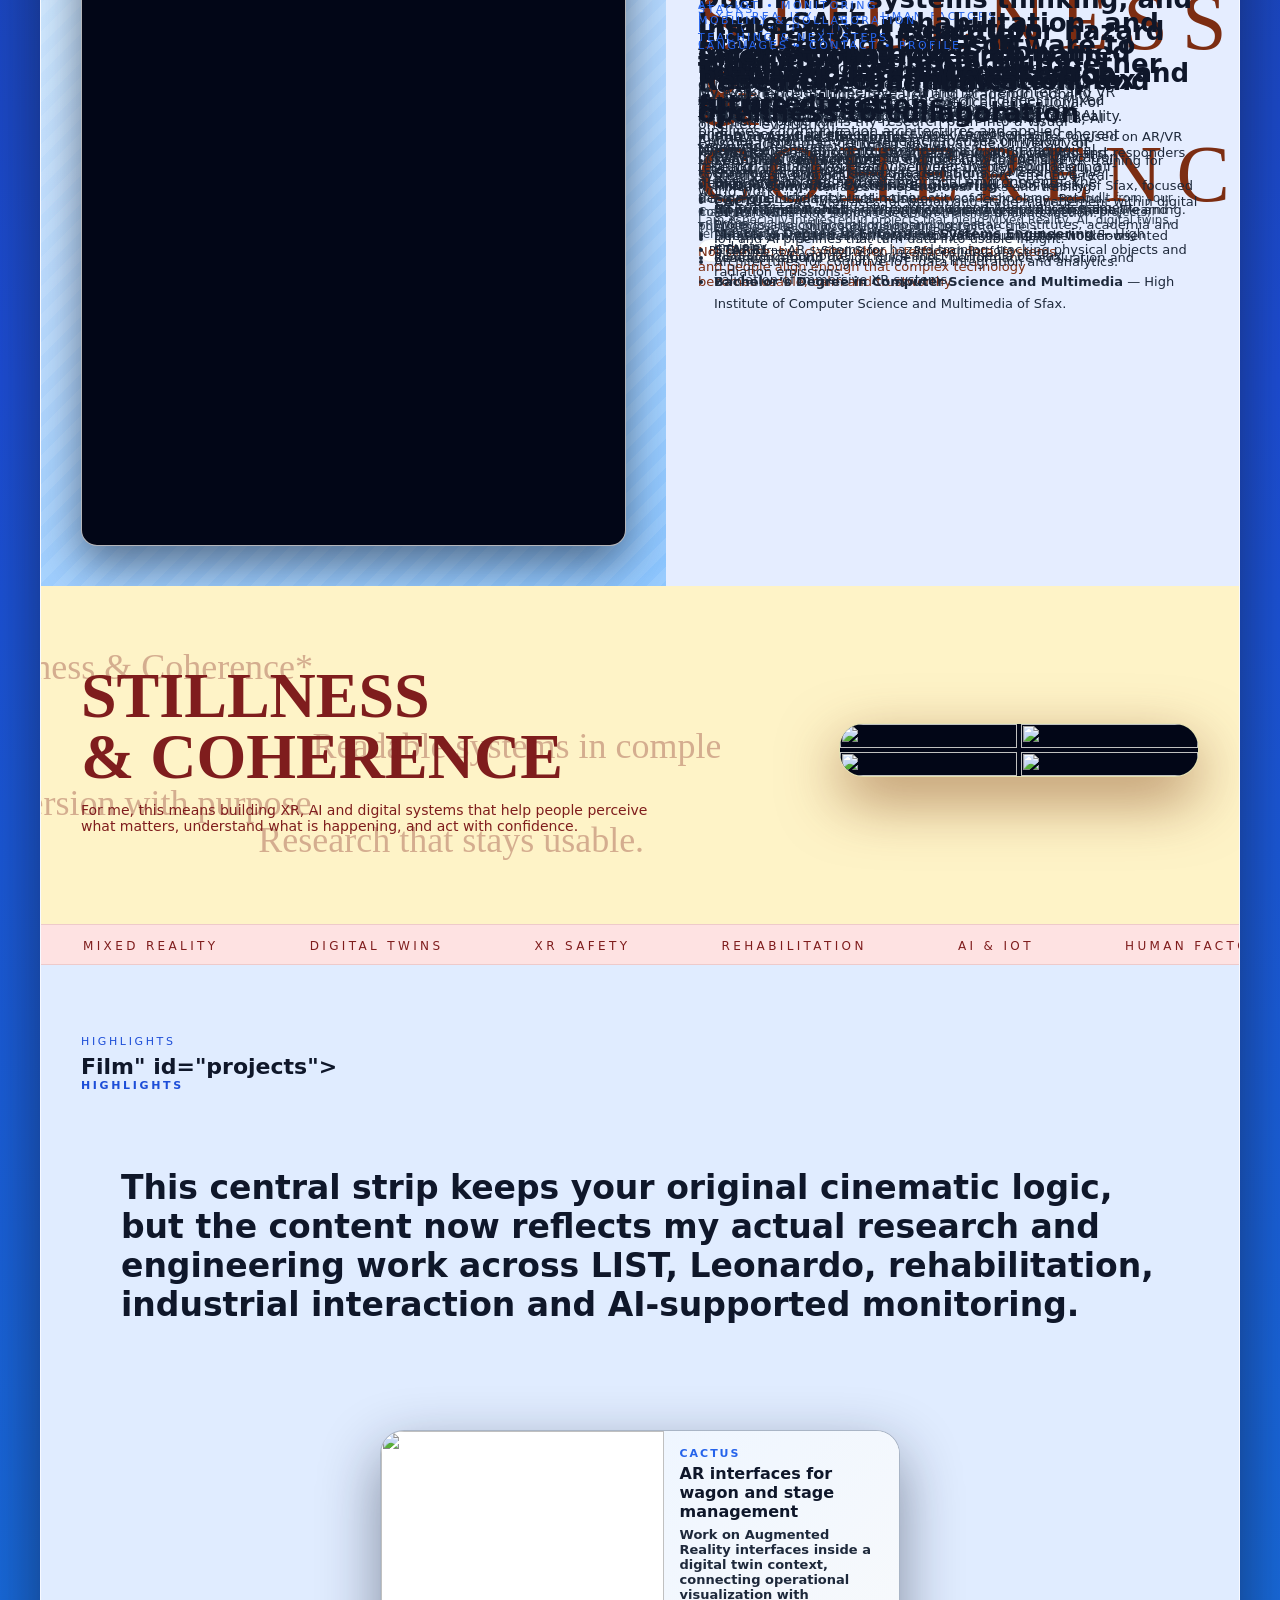
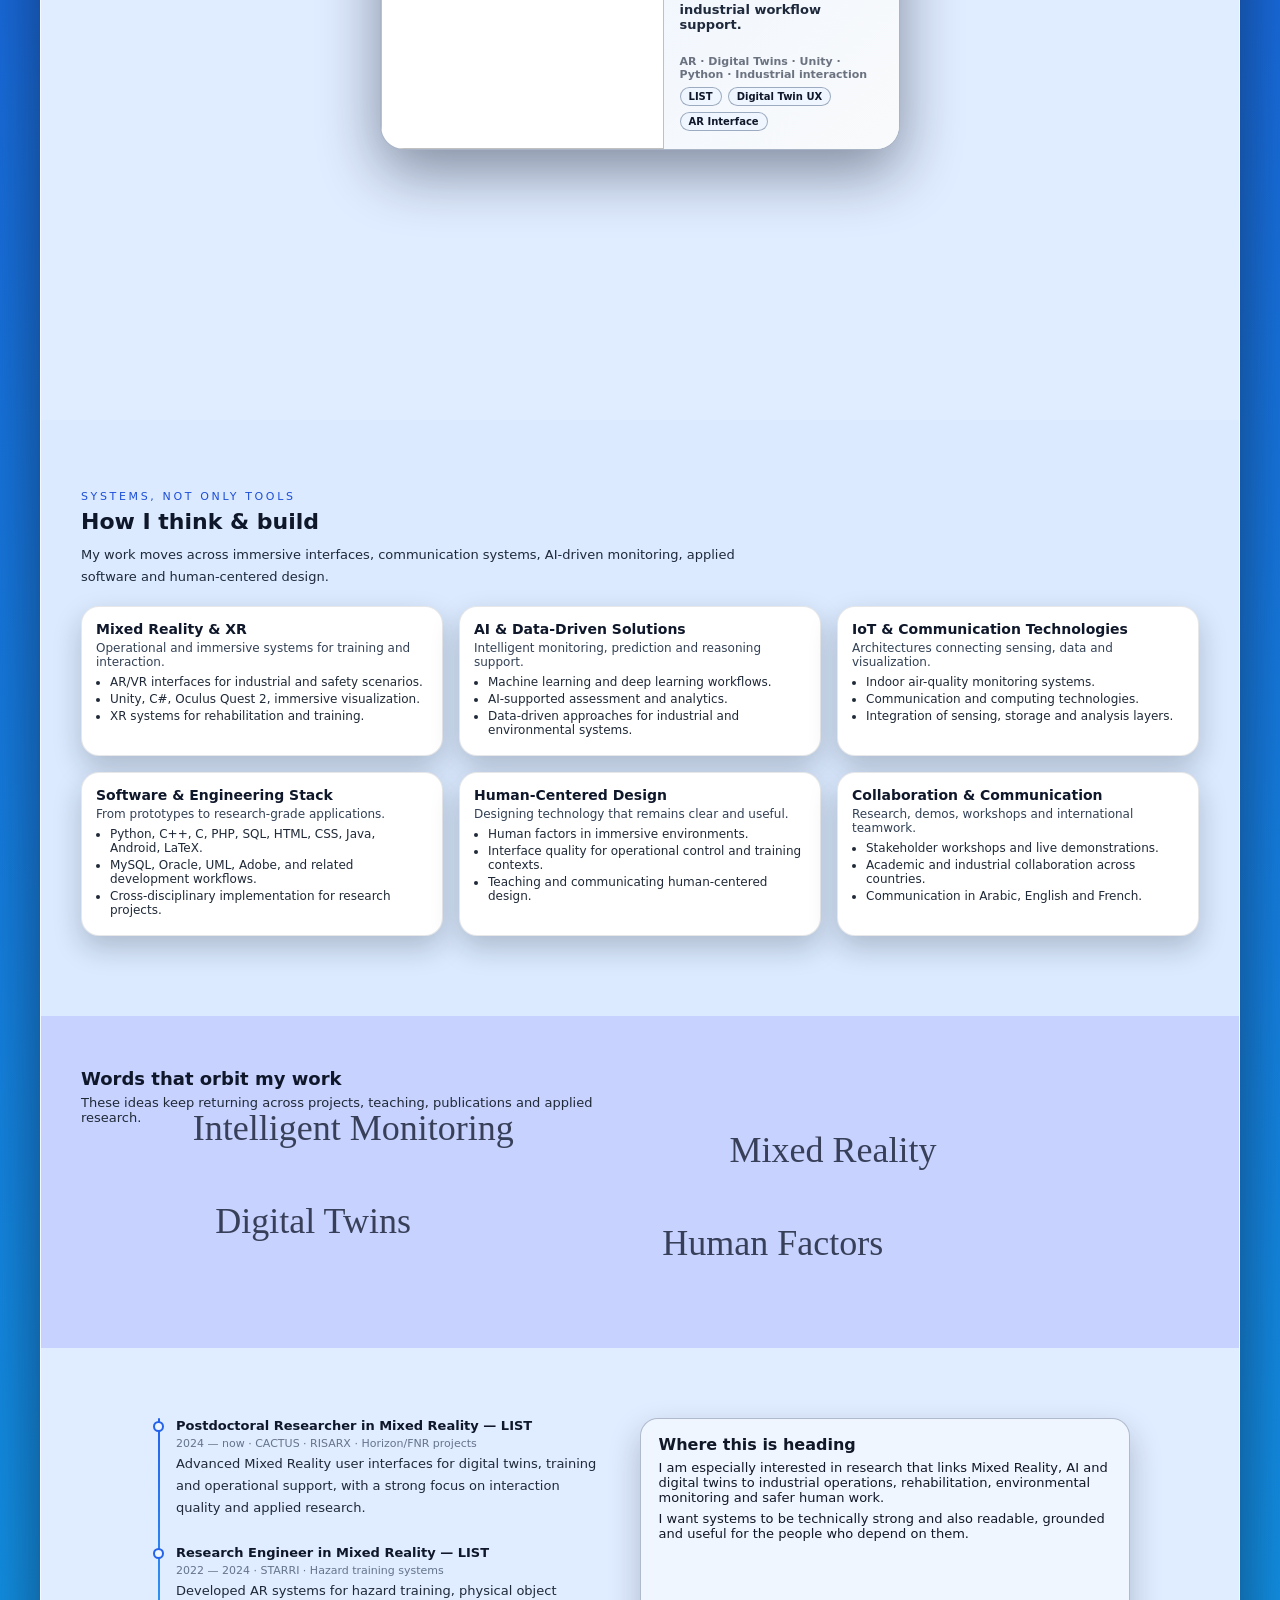
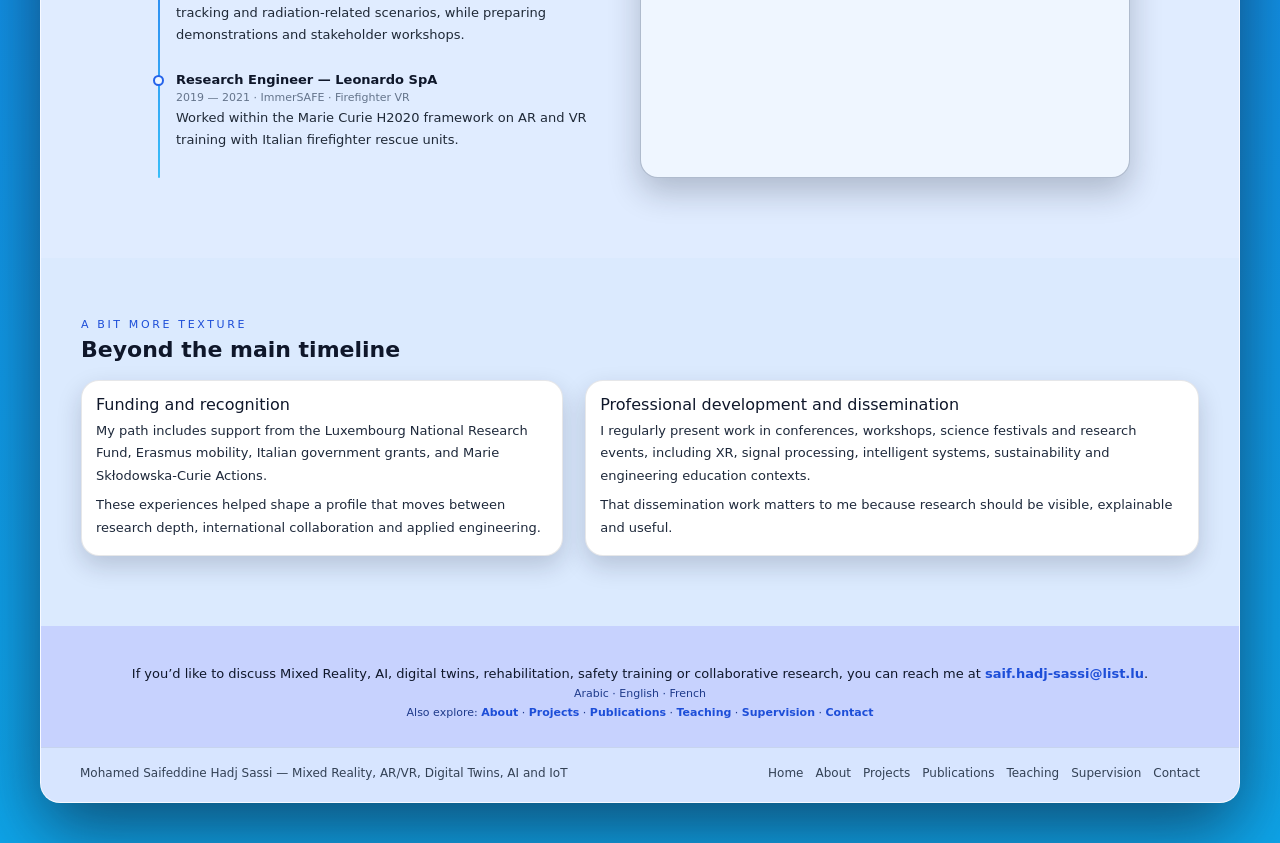
==== commit 0104e34a: "Add files via upload" ====
--- a/index.html
+++ b/index.html
@@ -930,4 +930,4 @@
   <script src="https://cdnjs.cloudflare.com/ajax/libs/gsap/3.12.5/ScrollTrigger.min.js"></script>
   <script src="script.js"></script>
 </body>
-</html>
+</html>
--- a/style.css
+++ b/style.css
@@ -0,0 +1,1558 @@
+:root {
+  --bg-alt: #e4f0ff;
+  --accent: #2563eb;
+  --accent-2: #1d4ed8;
+  --text: #020617;
+  --muted: #64748b;
+  --card: #ffffff;
+  --radius: 18px;
+  --border-soft: rgba(15,23,42,0.1);
+  --shell: #e5edff;
+  --shell-top: #ddeafe;
+  --section-blue: #e0ecff;
+  --section-blue-2: #dbeafe;
+  --section-purple: #c7d2fe;
+  --section-warm: #fef3c7;
+  --section-pink: #fee2e2;
+  --danger: #b91c1c;
+  --shadow-lg: 0 26px 70px rgba(15,23,42,0.6);
+  --shadow-md: 0 18px 45px rgba(15,23,42,0.3);
+  --shadow-sm: 0 10px 24px rgba(15,23,42,0.18);
+}
+
+* {
+  margin: 0;
+  padding: 0;
+  box-sizing: border-box;
+}
+
+html { scroll-behavior: smooth; }
+
+body {
+  font-family: system-ui, -apple-system, BlinkMacSystemFont, "Segoe UI", sans-serif;
+  background: radial-gradient(circle at top, #0f172a, #1d4ed8, #0ea5e9);
+  color: var(--text);
+  overflow-x: hidden;
+}
+
+a {
+  color: inherit;
+  text-decoration: none;
+}
+
+img,
+video {
+  max-width: 100%;
+  display: block;
+}
+
+/* --------- Shell / fake window ---------- */
+
+.app-shell {
+  max-width: 1200px;
+  margin: 32px auto 40px;
+  border-radius: 20px;
+  background: var(--shell);
+  border: 1px solid rgba(255,255,255,0.7);
+  box-shadow: var(--shadow-lg);
+  overflow: hidden;
+}
+
+header {
+  background: var(--shell-top);
+  border-bottom: 1px solid rgba(15,23,42,0.06);
+  padding: 8px 18px;
+  display: flex;
+  align-items: center;
+  justify-content: space-between;
+  font-size: 13px;
+  position: sticky;
+  top: 0;
+  z-index: 50;
+}
+
+.window-dots {
+  display: flex;
+  gap: 6px;
+  margin-right: 10px;
+}
+
+.window-dot {
+  width: 10px;
+  height: 10px;
+  border-radius: 50%;
+  background: #f97373;
+}
+
+.window-dot:nth-child(2) { background: #facc15; }
+.window-dot:nth-child(3) { background: #4ade80; }
+
+.nav-left,
+.nav-right {
+  display: flex;
+  align-items: center;
+  gap: 16px;
+}
+
+.logo {
+  font-family: "Georgia", serif;
+  font-size: 18px;
+  color: #111827;
+}
+
+.nav-link {
+  cursor: pointer;
+  color: #0f172a;
+  font-size: 12px;
+  transition: 0.25s ease;
+}
+
+.nav-link:hover,
+.nav-link.active {
+  color: var(--accent-2);
+}
+
+.btn-nav {
+  padding: 6px 14px;
+  border-radius: 999px;
+  border: none;
+  cursor: pointer;
+  font-size: 12px;
+  background: var(--danger);
+  color: #f9fafb;
+  transition: 0.25s ease;
+}
+
+.btn-nav:hover {
+  transform: translateY(-1px);
+  filter: brightness(1.03);
+}
+
+main {
+  background: var(--shell);
+}
+
+/* =========================================================
+   GENERIC HERO LAYOUT (kept from your template)
+========================================================= */
+
+.hero-section {
+  position: relative;
+  height: 100vh;
+  overflow: hidden;
+  background: var(--section-blue);
+}
+
+.hero-inner {
+  position: absolute;
+  inset: 0;
+  padding: 40px;
+  display: grid;
+  grid-template-columns: minmax(0, 1.2fr) minmax(0, 1.1fr);
+  gap: 24px;
+  align-items: center;
+}
+
+.hero-left {
+  position: relative;
+  height: 100%;
+  overflow: hidden;
+}
+
+.hero-wave {
+  position: absolute;
+  inset: 0;
+  background-image: radial-gradient(circle at 0 0, #e0f2fe 0, #bfdbfe 40%, #93c5fd 70%, #e0f2fe 100%);
+  background-size: 140% 140%;
+  filter: saturate(1.1);
+}
+
+.hero-stripes {
+  position: absolute;
+  inset: -18%;
+  background-image:
+    repeating-linear-gradient(
+      135deg,
+      rgba(255,255,255,0.32) 0,
+      rgba(255,255,255,0.32) 10px,
+      transparent 10px,
+      transparent 22px
+    );
+  mix-blend-mode: soft-light;
+  opacity: 0.7;
+}
+
+.hero-bg-words {
+  position: absolute;
+  inset: 0;
+  pointer-events: none;
+  overflow: hidden;
+  font-family: "Georgia", serif;
+  color: rgba(15,23,42,0.74);
+  opacity: 0.22;
+}
+
+.hero-bg-words span {
+  position: absolute;
+  font-size: clamp(72px, 17vw, 130px);
+  white-space: nowrap;
+}
+
+/* different placements so they feel like a maze */
+.hero-option1 .hero-bg-words span:nth-child(1) { top: 8%; left: -4%; }
+.hero-option1 .hero-bg-words span:nth-child(2) { top: 52%; left: 15%; }
+.hero-option1 .hero-bg-words span:nth-child(3) { top: 30%; right: -12%; }
+
+.hero-option2 .hero-bg-words span:nth-child(1) { top: 6%; left: -10%; }
+.hero-option2 .hero-bg-words span:nth-child(2) { top: 50%; right: -18%; }
+.hero-option2 .hero-bg-words span:nth-child(3) { top: 78%; left: 5%; }
+
+.hero-option3 .hero-bg-words span:nth-child(1) { top: 10%; right: -6%; }
+.hero-option3 .hero-bg-words span:nth-child(2) { top: 40%; left: -14%; }
+.hero-option3 .hero-bg-words span:nth-child(3) { top: 75%; right: -18%; }
+
+.hero-main-media {
+  position: absolute;
+  inset: 40px;
+  border-radius: 18px;
+  overflow: hidden;
+  border: 1px solid rgba(255,255,255,0.75);
+  box-shadow: 0 24px 55px rgba(15,23,42,0.65);
+  background: #020617;
+  transform-origin: center center;
+}
+
+.hero-main-media img,
+.hero-main-media video {
+  width: 100%;
+  height: 100%;
+  object-fit: cover;
+  display: block;
+}
+
+.hero-grid-frame {
+  position: absolute;
+  inset: 55px 100px;
+  display: grid;
+  grid-template-columns: repeat(2, 1fr);
+  grid-template-rows: repeat(2, 1fr);
+  gap: 8px;
+  border-radius: 16px;
+  overflow: hidden;
+  border: 1px solid rgba(255,255,255,0.9);
+  box-shadow: 0 24px 55px rgba(15,23,42,0.7);
+  background: #020617;
+  opacity: 0;
+  transform: scale(0.6) translateY(40px);
+  z-index: 5;
+}
+
+.hero-grid-frame img {
+  width: 100%;
+  height: 100%;
+  object-fit: cover;
+  display: block;
+}
+
+.hero-right {
+  position: relative;
+  padding: 28px 34px;
+  display: flex;
+  flex-direction: column;
+  gap: 12px;
+  max-width: 520px;
+  margin-left: auto;
+  background: linear-gradient(135deg, rgba(248,250,252,0.9), rgba(239,246,255,0.98));
+  border-radius: 22px;
+  border: 1px solid rgba(255,255,255,0.9);
+  box-shadow: 0 16px 40px rgba(15,23,42,0.24);
+  z-index: 10;
+}
+
+.hero-tag {
+  font-size: 11px;
+  letter-spacing: 0.26em;
+  text-transform: uppercase;
+  color: var(--accent-2);
+}
+
+.hero-title {
+  font-size: clamp(22px, 3vw, 26px);
+  line-height: 1.25;
+  color: #0f172a;
+}
+
+.hero-body {
+  font-size: 14px;
+  color: #1e293b;
+}
+
+.hero-meta {
+  font-size: 12px;
+  color: #334155;
+}
+
+.hero-chips {
+  display: flex;
+  flex-wrap: wrap;
+  gap: 8px;
+  margin-top: 4px;
+}
+
+.chip {
+  font-size: 11px;
+  padding: 4px 10px;
+  border-radius: 999px;
+  border: 1px solid rgba(148,163,184,0.7);
+  background: #eff6ff;
+  color: #0f172a;
+}
+
+.hero-scroll-hint {
+  display: inline-flex;
+  align-items: center;
+  gap: 8px;
+  margin-top: 10px;
+  font-size: 12px;
+  color: #0f172a;
+}
+
+.hero-scroll-circle {
+  width: 26px;
+  height: 26px;
+  border-radius: 999px;
+  border: 1px solid #9f1239;
+  display: flex;
+  align-items: center;
+  justify-content: center;
+  font-size: 16px;
+  color: #9f1239;
+}
+
+/* =========================================================
+   PAGE HERO (for about/projects/publications/teaching/supervision/contact)
+========================================================= */
+
+.page-hero {
+  position: relative;
+  min-height: 72vh;
+  overflow: hidden;
+  background: var(--section-blue);
+}
+
+.page-hero-inner {
+  position: relative;
+  padding: 44px 40px 50px;
+  display: grid;
+  grid-template-columns: minmax(0, 1.15fr) minmax(0, 1fr);
+  gap: 24px;
+  align-items: center;
+}
+
+.page-hero-left {
+  position: relative;
+  min-height: 520px;
+  overflow: hidden;
+  border-radius: 22px;
+}
+
+.page-hero-right {
+  position: relative;
+  padding: 28px 34px;
+  background: linear-gradient(135deg, rgba(248,250,252,0.92), rgba(239,246,255,0.98));
+  border-radius: 22px;
+  border: 1px solid rgba(255,255,255,0.9);
+  box-shadow: 0 16px 40px rgba(15,23,42,0.24);
+  z-index: 10;
+}
+
+.page-hero-title {
+  font-size: clamp(28px, 4vw, 48px);
+  line-height: 1.05;
+  color: #0f172a;
+  margin-bottom: 12px;
+}
+
+.page-hero-subtitle {
+  font-size: 15px;
+  color: #1e293b;
+  line-height: 1.7;
+}
+
+.page-hero-media {
+  position: absolute;
+  inset: 34px;
+  border-radius: 18px;
+  overflow: hidden;
+  border: 1px solid rgba(255,255,255,0.75);
+  box-shadow: 0 24px 55px rgba(15,23,42,0.65);
+  background: #020617;
+}
+
+.page-hero-media img,
+.page-hero-media video {
+  width: 100%;
+  height: 100%;
+  object-fit: cover;
+}
+
+.page-hero-collage {
+  position: absolute;
+  inset: 60px 80px;
+  display: grid;
+  grid-template-columns: repeat(2,1fr);
+  grid-template-rows: repeat(2,1fr);
+  gap: 8px;
+  border-radius: 16px;
+  overflow: hidden;
+  border: 1px solid rgba(255,255,255,0.85);
+  box-shadow: 0 20px 50px rgba(15,23,42,0.55);
+  background: #020617;
+}
+
+.page-hero-collage img {
+  width: 100%;
+  height: 100%;
+  object-fit: cover;
+}
+
+.page-hero-words {
+  position: absolute;
+  inset: 0;
+  pointer-events: none;
+  overflow: hidden;
+  font-family: "Georgia", serif;
+  color: rgba(15,23,42,0.74);
+  opacity: 0.22;
+}
+
+.page-hero-words span {
+  position: absolute;
+  font-size: clamp(70px, 14vw, 120px);
+  white-space: nowrap;
+}
+
+.page-hero-words span:nth-child(1) { top: 8%; left: -4%; }
+.page-hero-words span:nth-child(2) { top: 45%; right: -10%; }
+.page-hero-words span:nth-child(3) { bottom: 8%; left: 10%; }
+
+.page-hero-actions {
+  display: flex;
+  flex-wrap: wrap;
+  gap: 10px;
+  margin-top: 16px;
+}
+
+.btn-soft {
+  display: inline-flex;
+  align-items: center;
+  justify-content: center;
+  padding: 8px 14px;
+  border-radius: 999px;
+  font-size: 12px;
+  border: 1px solid rgba(148,163,184,0.7);
+  background: #eff6ff;
+  color: #0f172a;
+}
+
+.btn-soft:hover {
+  background: #dbeafe;
+}
+
+/* ---------------- FIRST TRANSITION SECTION ---------------- */
+
+.stillness-section {
+  position: relative;
+  background: var(--section-warm);
+  padding: 80px 40px 90px;
+  overflow: hidden;
+}
+
+.stillness-inner {
+  max-width: 1120px;
+  margin: 0 auto;
+  display: grid;
+  grid-template-columns: minmax(0, 1.25fr) minmax(0, 1fr);
+  gap: 40px;
+  align-items: center;
+}
+
+.stillness-text {
+  position: relative;
+  font-family: "Georgia", serif;
+  color: #7f1d1d;
+}
+
+.stillness-text h2 {
+  font-size: clamp(40px, 6vw, 64px);
+  line-height: 0.95;
+  margin-bottom: 14px;
+}
+
+.stillness-text p {
+  font-family: system-ui, -apple-system, BlinkMacSystemFont, "Segoe UI", sans-serif;
+  font-size: 14px;
+  color: #7f1d1d;
+}
+
+.stillness-bg-lines {
+  position: absolute;
+  inset: -40px;
+  pointer-events: none;
+  overflow: hidden;
+  font-family: "Georgia", serif;
+  color: #7f1d1d;
+  opacity: 0.32;
+}
+
+.stillness-bg-lines span {
+  position: absolute;
+  white-space: nowrap;
+  font-size: clamp(26px, 3.3vw, 36px);
+}
+
+.stillness-bg-lines span:nth-child(1) { top: 8%; left: -10%; }
+.stillness-bg-lines span:nth-child(2) { top: 40%; left: 40%; }
+.stillness-bg-lines span:nth-child(3) { top: 63%; left: -12%; }
+.stillness-bg-lines span:nth-child(4) { top: 78%; left: 32%; }
+
+.stillness-collage {
+  position: relative;
+  width: min(360px, 90vw);
+  margin-left: auto;
+  border-radius: 24px;
+  overflow: hidden;
+  box-shadow: 0 22px 60px rgba(120,53,15,0.55);
+  border: 1px solid rgba(254,249,195,0.9);
+  background: #020617;
+  z-index: 5;
+}
+
+.stillness-collage-inner {
+  display: grid;
+  grid-template-columns: repeat(2,1fr);
+  grid-template-rows: repeat(2,1fr);
+  gap: 4px;
+}
+
+.stillness-collage-inner img {
+  width: 100%;
+  height: 100%;
+  display: block;
+  object-fit: cover;
+}
+
+/* ---- MARQUEE ---- */
+
+.marquee {
+  background: var(--section-pink);
+  border-top: 1px solid rgba(127,29,29,0.12);
+  border-bottom: 1px solid rgba(127,29,29,0.12);
+  padding: 10px 0;
+  overflow: hidden;
+  white-space: nowrap;
+  position: relative;
+}
+
+.marquee-track {
+  display: inline-block;
+  font-size: 12px;
+  letter-spacing: 0.28em;
+  text-transform: uppercase;
+  color: #7f1d1d;
+}
+
+.marquee-track span {
+  padding: 0 42px;
+}
+
+/* ---- GENERIC CONTENT SECTIONS ---- */
+
+.section-wrap {
+  padding: 70px 40px 90px;
+  background: var(--section-blue);
+}
+
+.section-wrap.alt-blue {
+  background: var(--section-blue-2);
+}
+
+.section-wrap.alt-purple {
+  background: var(--section-purple);
+}
+
+.section-wrap.alt-warm {
+  background: var(--section-warm);
+}
+
+.section-inner {
+  max-width: 1120px;
+  margin: 0 auto;
+}
+
+.section-eyebrow {
+  font-size: 11px;
+  letter-spacing: 0.24em;
+  text-transform: uppercase;
+  color: var(--accent-2);
+  margin-bottom: 6px;
+}
+
+.section-title {
+  font-size: 22px;
+  margin-bottom: 10px;
+  color: #0f172a;
+}
+
+.section-sub {
+  font-size: 13px;
+  color: #1e293b;
+  max-width: 700px;
+  line-height: 1.7;
+}
+
+.content-grid-2 {
+  display: grid;
+  grid-template-columns: repeat(2, minmax(0,1fr));
+  gap: 18px;
+  margin-top: 24px;
+}
+
+.content-grid-3 {
+  display: grid;
+  grid-template-columns: repeat(3, minmax(0,1fr));
+  gap: 16px;
+  margin-top: 18px;
+}
+
+.content-card {
+  background: #ffffff;
+  border-radius: var(--radius);
+  border: 1px solid var(--border-soft);
+  padding: 16px 16px 18px;
+  font-size: 13px;
+  color: #1e293b;
+  box-shadow: 0 12px 28px rgba(15,23,42,0.22);
+}
+
+.content-card h3 {
+  font-size: 16px;
+  margin-bottom: 6px;
+  color: #0f172a;
+}
+
+.content-card h4 {
+  font-size: 14px;
+  margin-bottom: 6px;
+  color: #0f172a;
+}
+
+.content-card p {
+  line-height: 1.75;
+  margin-bottom: 8px;
+}
+
+.content-card p:last-child {
+  margin-bottom: 0;
+}
+
+.content-card ul {
+  padding-left: 18px;
+  line-height: 1.7;
+}
+
+.content-card li + li {
+  margin-top: 4px;
+}
+
+.card-kicker {
+  font-size: 11px;
+  letter-spacing: 0.18em;
+  text-transform: uppercase;
+  color: var(--accent);
+  margin-bottom: 6px;
+}
+
+.card-meta {
+  font-size: 12px;
+  color: var(--muted);
+  margin-top: 8px;
+}
+
+.card-chips {
+  display: flex;
+  flex-wrap: wrap;
+  gap: 6px;
+  margin-top: 10px;
+}
+
+.card-chip {
+  padding: 4px 9px;
+  border-radius: 999px;
+  border: 1px solid rgba(148,163,184,0.9);
+  font-size: 10px;
+  color: #0f172a;
+  background: #eff6ff;
+}
+
+/* ---- PROJECTS – PINNED BIG SLIDER ---- */
+
+.projects {
+  background: var(--section-blue);
+  padding: 70px 40px 90px;
+}
+
+.projects-inner {
+  max-width: 1120px;
+  margin: 0 auto;
+}
+
+.projects-pin {
+  position: relative;
+  margin-top: 26px;
+  height: min(480px, 70vh);
+}
+
+.projects-viewport {
+  position: absolute;
+  inset: 0;
+  display: flex;
+  align-items: center;
+  justify-content: center;
+  perspective: 1200px;
+}
+
+.project-slide {
+  position: absolute;
+  width: min(520px, 92vw);
+  height: min(320px, 60vh);
+  border-radius: 24px;
+  background: #ffffff;
+  box-shadow: 0 22px 60px rgba(15,23,42,0.45);
+  border: 1px solid rgba(148,163,184,0.8);
+  overflow: hidden;
+  display: grid;
+  grid-template-columns: 1.2fr 1fr;
+  transform-origin: center center;
+  opacity: 0;
+  transform: scale(0.8);
+}
+
+.project-slide.is-initial {
+  opacity: 1;
+  transform: scale(1);
+  z-index: 5;
+}
+
+.project-media {
+  position: relative;
+  overflow: hidden;
+}
+
+.project-media img,
+.project-media video {
+  width: 100%;
+  height: 100%;
+  object-fit: cover;
+  display: block;
+}
+
+.project-body {
+  padding: 16px 16px 18px;
+  font-size: 13px;
+  color: #1e293b;
+  display: flex;
+  flex-direction: column;
+  justify-content: space-between;
+  background: linear-gradient(135deg,#eff6ff,#f9fafb);
+}
+
+.project-kicker {
+  font-size: 11px;
+  letter-spacing: 0.18em;
+  text-transform: uppercase;
+  color: var(--accent);
+  margin-bottom: 4px;
+}
+
+.project-title {
+  font-size: 16px;
+  font-weight: 600;
+  color: #0f172a;
+  margin-bottom: 6px;
+}
+
+.project-meta {
+  font-size: 11px;
+  color: #6b7280;
+  margin-top: 8px;
+}
+
+.project-chips {
+  display: flex;
+  flex-wrap: wrap;
+  gap: 6px;
+  margin-top: 6px;
+}
+
+.project-chip {
+  padding: 3px 8px;
+  border-radius: 999px;
+  border: 1px solid rgba(148,163,184,0.9);
+  font-size: 10px;
+  color: #0f172a;
+  background: #eff6ff;
+}
+
+/* ---- SKILLS GRID ---- */
+
+.skills {
+  background: var(--section-blue-2);
+  padding: 70px 40px 80px;
+}
+
+.skills-inner {
+  max-width: 1120px;
+  margin: 0 auto;
+}
+
+.skills-grid {
+  display: grid;
+  grid-template-columns: repeat(3,minmax(0,1fr));
+  gap: 16px;
+  margin-top: 18px;
+}
+
+.skill-card {
+  background: #ffffff;
+  border-radius: var(--radius);
+  border: 1px solid var(--border-soft);
+  padding: 14px 14px 18px;
+  font-size: 13px;
+  color: #1e293b;
+  box-shadow: 0 12px 28px rgba(15,23,42,0.22);
+}
+
+.skill-title {
+  font-size: 14px;
+  font-weight: 600;
+  margin-bottom: 4px;
+  color: #0f172a;
+}
+
+.skill-sub {
+  font-size: 12px;
+  color: #334155;
+  margin-bottom: 6px;
+}
+
+.skill-bullets {
+  padding-left: 14px;
+  font-size: 12px;
+  color: #1f2937;
+}
+
+.skill-bullets li + li { margin-top: 3px; }
+
+/* ---- FLOATING KEYWORDS ---- */
+
+.keywords {
+  background: var(--section-purple);
+  padding: 52px 40px 60px;
+  position: relative;
+  overflow: hidden;
+}
+
+.keywords-inner {
+  max-width: 1120px;
+  margin: 0 auto;
+  position: relative;
+  min-height: 220px;
+}
+
+.keywords-title {
+  font-size: 18px;
+  margin-bottom: 6px;
+  color: #0f172a;
+}
+
+.keywords-sub {
+  font-size: 13px;
+  color: #1f2937;
+  max-width: 520px;
+}
+
+.keyword {
+  position: absolute;
+  font-family: "Georgia", serif;
+  font-size: clamp(24px, 4vw, 36px);
+  color: rgba(15,23,42,0.78);
+  pointer-events: none;
+  white-space: nowrap;
+}
+
+.keyword:nth-of-type(1) { top: 28%; left: 58%; }
+.keyword:nth-of-type(2) { top: 60%; left: 12%; }
+.keyword:nth-of-type(3) { top: 70%; left: 52%; }
+.keyword:nth-of-type(4) { top: 18%; left: 10%; }
+
+/* ---- TIMELINE ---- */
+
+.timeline {
+  background: var(--section-blue);
+  padding: 70px 40px 80px;
+}
+
+.timeline-inner {
+  max-width: 980px;
+  margin: 0 auto;
+  display: grid;
+  grid-template-columns: minmax(0, 1.1fr) minmax(0, 1.2fr);
+  gap: 40px;
+}
+
+.timeline-list {
+  position: relative;
+  padding-left: 26px;
+  font-size: 13px;
+  color: #1f2937;
+}
+
+.timeline-line {
+  position: absolute;
+  left: 8px;
+  top: 0;
+  bottom: 0;
+  width: 2px;
+  background: linear-gradient(to bottom,#2563eb,#38bdf8);
+  border-radius: 999px;
+}
+
+.timeline-item {
+  position: relative;
+  margin-bottom: 26px;
+}
+
+.timeline-dot {
+  position: absolute;
+  left: -23px;
+  top: 3px;
+  width: 11px;
+  height: 11px;
+  border-radius: 50%;
+  border: 2px solid #2563eb;
+  background: #eff6ff;
+}
+
+.timeline-title {
+  font-weight: 600;
+  color: #0f172a;
+  margin-bottom: 4px;
+}
+
+.timeline-meta {
+  font-size: 11px;
+  color: #64748b;
+  margin-bottom: 3px;
+}
+
+.timeline-body {
+  font-size: 13px;
+  color: #1f2937;
+  line-height: 1.7;
+}
+
+.timeline-aside {
+  font-size: 13px;
+  color: #111827;
+  background: #eff6ff;
+  border-radius: 18px;
+  padding: 16px 18px 18px;
+  border: 1px solid rgba(148,163,184,0.7);
+  box-shadow: 0 14px 32px rgba(15,23,42,0.24);
+}
+
+.timeline-aside h3 {
+  font-size: 16px;
+  margin-bottom: 6px;
+}
+
+.timeline-aside p + p {
+  margin-top: 6px;
+}
+
+/* ---- TABLE-LIKE LISTS FOR PUBLICATIONS / TEACHING / SUPERVISION ---- */
+
+.list-stack {
+  display: grid;
+  gap: 16px;
+  margin-top: 18px;
+}
+
+.list-card {
+  background: #ffffff;
+  border-radius: 18px;
+  border: 1px solid var(--border-soft);
+  padding: 16px 18px;
+  box-shadow: 0 12px 28px rgba(15,23,42,0.16);
+  color: #1e293b;
+}
+
+.list-card-title {
+  font-size: 16px;
+  font-weight: 600;
+  color: #0f172a;
+  margin-bottom: 6px;
+}
+
+.list-card-meta {
+  font-size: 12px;
+  color: var(--muted);
+  margin-bottom: 8px;
+}
+
+.list-card-body {
+  font-size: 13px;
+  line-height: 1.75;
+}
+
+.list-card-links {
+  display: flex;
+  flex-wrap: wrap;
+  gap: 8px;
+  margin-top: 10px;
+}
+
+.list-link {
+  display: inline-flex;
+  align-items: center;
+  padding: 6px 10px;
+  border-radius: 999px;
+  background: #eff6ff;
+  border: 1px solid rgba(148,163,184,0.9);
+  font-size: 11px;
+  color: #0f172a;
+}
+
+/* ---- METRIC STRIP ---- */
+
+.metric-strip {
+  background: #eff6ff;
+  border-top: 1px solid rgba(148,163,184,0.4);
+  border-bottom: 1px solid rgba(148,163,184,0.4);
+  padding: 18px 40px;
+}
+
+.metric-strip-inner {
+  max-width: 1120px;
+  margin: 0 auto;
+  display: grid;
+  grid-template-columns: repeat(4, minmax(0,1fr));
+  gap: 14px;
+}
+
+.metric-box {
+  background: rgba(255,255,255,0.7);
+  border: 1px solid rgba(148,163,184,0.5);
+  border-radius: 18px;
+  padding: 14px;
+  text-align: center;
+}
+
+.metric-number {
+  font-size: 22px;
+  font-weight: 700;
+  color: #0f172a;
+}
+
+.metric-label {
+  margin-top: 4px;
+  font-size: 11px;
+  letter-spacing: 0.12em;
+  text-transform: uppercase;
+  color: #475569;
+}
+
+/* ---- EXTRAS ---- */
+
+.extras {
+  background: var(--section-blue-2);
+  padding: 60px 40px 70px;
+}
+
+.extras-inner {
+  max-width: 1120px;
+  margin: 0 auto;
+}
+
+.extras-grid {
+  display: grid;
+  grid-template-columns: minmax(0, 1.1fr) minmax(0, 1.4fr);
+  gap: 22px;
+  margin-top: 18px;
+}
+
+.extras-box {
+  background: #ffffff;
+  border-radius: var(--radius);
+  border: 1px solid var(--border-soft);
+  padding: 14px 14px 16px;
+  font-size: 13px;
+  color: #1e293b;
+  box-shadow: var(--shadow-sm);
+}
+
+.extras-title {
+  font-size: 16px;
+  margin-bottom: 6px;
+  color: #0f172a;
+}
+
+.extras-body p {
+  line-height: 1.75;
+}
+
+.extras-body p + p {
+  margin-top: 6px;
+}
+
+/* ---- CONTACT ---- */
+
+.contact {
+  background: var(--section-purple);
+  padding: 40px 32px 28px;
+  font-size: 13px;
+  color: #0f172a;
+  text-align: center;
+}
+
+.contact a {
+  color: var(--accent-2);
+  font-weight: 600;
+}
+
+.lang {
+  margin-top: 6px;
+  font-size: 11px;
+  color: #1e3a8a;
+}
+
+/* =====================================================
+   MAZE JOURNEY STYLES (DOWN / RIGHT PATH)
+===================================================== */
+
+#journeyWrapper {
+  position: relative;
+  height: 100vh;
+  overflow: hidden;
+  background: var(--shell);
+}
+
+.scenes {
+  position: relative;
+  width: 100%;
+  height: 100%;
+  overflow: hidden;
+}
+
+.scenes-inner {
+  position: absolute;
+  inset: 0;
+  will-change: transform;
+  transform-origin: center center;
+}
+
+.scene {
+  position: absolute;
+  width: 100%;
+  height: 100%;
+  display: grid;
+  grid-template-columns: minmax(0, 1.2fr) minmax(0, 1.1fr);
+  overflow: hidden;
+}
+
+.scene-left {
+  position: relative;
+  overflow: hidden;
+}
+
+.wave-bg {
+  position: absolute;
+  inset: 0;
+  background-image: radial-gradient(circle at 0 0, #e0f2fe 0, #bfdbfe 40%, #93c5fd 70%, #e0f2fe 100%);
+  background-size: 140% 140%;
+  filter: saturate(1.15);
+}
+
+.wave-overlay {
+  position: absolute;
+  inset: -20%;
+  background-image:
+    repeating-linear-gradient(
+      135deg,
+      rgba(255,255,255,0.25) 0,
+      rgba(255,255,255,0.25) 10px,
+      transparent 10px,
+      transparent 20px
+    );
+  mix-blend-mode: soft-light;
+  opacity: 0.8;
+}
+
+.scene-right {
+  position: relative;
+  padding: 40px 40px 40px 32px;
+  display: flex;
+  flex-direction: column;
+  justify-content: center;
+  gap: 14px;
+}
+
+.scene-tag {
+  font-size: 11px;
+  letter-spacing: 0.22em;
+  text-transform: uppercase;
+  color: var(--accent);
+}
+
+.scene-title {
+  font-size: 26px;
+  line-height: 1.2;
+  color: #0f172a;
+}
+
+.scene-body {
+  font-size: 14px;
+  color: #1e293b;
+  max-width: 430px;
+}
+
+.scene-meta {
+  font-size: 12px;
+  color: #334155;
+}
+
+.chips-maze {
+  display: flex;
+  flex-wrap: wrap;
+  gap: 8px;
+  margin-top: 6px;
+}
+
+.chip-maze {
+  font-size: 11px;
+  padding: 4px 10px;
+  border-radius: 999px;
+  background: rgba(255,255,255,0.9);
+  border: 1px solid rgba(15,23,42,0.08);
+  color: #0f172a;
+}
+
+.hero-big-word {
+  font-size: clamp(46px, 10vw, 80px);
+  font-family: "Georgia", serif;
+  letter-spacing: 0.18em;
+  color: #7c2d12;
+  text-transform: uppercase;
+  line-height: 0.95;
+}
+
+.hero-big-word span {
+  display: block;
+}
+
+.hero-pill {
+  margin-top: 18px;
+  font-size: 13px;
+  color: #7c2d12;
+  max-width: 360px;
+}
+
+.hero-media,
+.scene-media {
+  position: absolute;
+  inset: 40px;
+  border-radius: 16px;
+  overflow: hidden;
+  box-shadow: 0 18px 45px rgba(15,23,42,0.55);
+  border: 1px solid rgba(255,255,255,0.7);
+  background: #020617;
+}
+
+.hero-media img,
+.hero-media video,
+.scene-media img,
+.scene-media video {
+  width: 100%;
+  height: 100%;
+  object-fit: cover;
+  display: block;
+}
+
+.scene-list {
+  font-size: 13px;
+  color: #1e293b;
+  margin-top: 4px;
+  padding-left: 16px;
+  line-height: 1.7;
+}
+
+.scene-list li + li { margin-top: 4px; }
+
+.collage {
+  position: absolute;
+  inset: 60px 80px;
+  display: grid;
+  grid-template-columns: repeat(2, 1fr);
+  grid-template-rows: repeat(2, 1fr);
+  gap: 8px;
+  border-radius: 12px;
+  overflow: hidden;
+  border: 1px solid rgba(255,255,255,0.8);
+  box-shadow: 0 18px 45px rgba(15,23,42,0.55);
+  background: #020617;
+}
+
+.collage img {
+  width: 100%;
+  height: 100%;
+  object-fit: cover;
+  display: block;
+}
+
+.scene-words-collage .scene-right {
+  align-items: flex-start;
+}
+
+.floating-words {
+  position: absolute;
+  inset: 10% -40%;
+  font-family: "Georgia", serif;
+  font-size: 42px;
+  color: rgba(124,45,18,0.36);
+  line-height: 1.2;
+  pointer-events: none;
+  transform: rotate(-8deg);
+}
+
+.floating-words span {
+  display: block;
+  margin-bottom: 8px;
+}
+
+/* ---- FOOTER ---- */
+
+.site-footer {
+  background: #d7e5ff;
+  padding: 18px 24px 22px;
+  border-top: 1px solid rgba(15,23,42,0.08);
+}
+
+.site-footer-inner {
+  max-width: 1120px;
+  margin: 0 auto;
+  display: flex;
+  gap: 18px;
+  align-items: center;
+  justify-content: space-between;
+  flex-wrap: wrap;
+  font-size: 12px;
+  color: #334155;
+}
+
+.site-footer-nav {
+  display: flex;
+  flex-wrap: wrap;
+  gap: 12px;
+}
+
+/* ---- REVEAL UTILITY ---- */
+
+.reveal {
+  opacity: 0;
+  transform: translateY(28px);
+}
+
+.reveal.in {
+  opacity: 1;
+  transform: translateY(0);
+  transition: 0.8s ease;
+}
+
+/* =====================================================
+   RESPONSIVE
+===================================================== */
+
+@media (max-width: 900px) {
+  .hero-inner,
+  .page-hero-inner {
+    grid-template-columns: minmax(0,1fr);
+    padding: 24px 18px 34px;
+    row-gap: 16px;
+  }
+
+  .hero-left,
+  .page-hero-left {
+    min-height: 260px;
+  }
+
+  .hero-main-media,
+  .page-hero-media {
+    inset: 30px 26px;
+  }
+
+  .hero-grid-frame,
+  .page-hero-collage {
+    inset: 42px 54px;
+  }
+
+  .hero-right,
+  .page-hero-right {
+    margin: 0 auto;
+    max-width: none;
+  }
+
+  .stillness-inner {
+    grid-template-columns: minmax(0,1fr);
+    gap: 26px;
+  }
+
+  .stillness-collage {
+    margin: 0 auto;
+  }
+
+  .projects,
+  .skills,
+  .keywords,
+  .timeline,
+  .extras,
+  .section-wrap {
+    padding-inline: 20px;
+  }
+
+  .projects-pin {
+    height: auto;
+  }
+
+  .project-slide {
+    position: relative;
+    width: 100%;
+    height: auto;
+    grid-template-columns: minmax(0,1fr);
+  }
+
+  .project-media {
+    height: 180px;
+  }
+
+  .skills-grid,
+  .content-grid-3 {
+    grid-template-columns: repeat(2,minmax(0,1fr));
+  }
+
+  .timeline-inner,
+  .extras-grid,
+  .content-grid-2 {
+    grid-template-columns: minmax(0,1fr);
+  }
+
+  .metric-strip-inner {
+    grid-template-columns: repeat(2, minmax(0,1fr));
+  }
+
+  /* Maze scenes on tablet */
+  .scene {
+    grid-template-columns: minmax(0, 1fr);
+  }
+
+  .scene-left {
+    min-height: 240px;
+  }
+
+  .scene-right {
+    padding: 26px 20px 32px;
+  }
+
+  .hero-media,
+  .scene-media {
+    inset: 26px;
+  }
+
+  .collage {
+    inset: 40px;
+  }
+}
+
+@media (max-width: 640px) {
+  header {
+    flex-direction: column;
+    align-items: flex-start;
+    gap: 6px;
+  }
+
+  .nav-right,
+  .nav-left {
+    flex-wrap: wrap;
+  }
+
+  .hero-main-media,
+  .page-hero-media {
+    inset: 24px 18px;
+  }
+
+  .hero-grid-frame,
+  .page-hero-collage {
+    inset: 36px 42px;
+  }
+
+  .hero-right,
+  .page-hero-right {
+    padding: 20px 18px;
+  }
+
+  .skills-grid,
+  .content-grid-3,
+  .metric-strip-inner {
+    grid-template-columns: minmax(0,1fr);
+  }
+
+  .section-title,
+  .scene-title {
+    font-size: 20px;
+  }
+
+  .page-hero-title {
+    font-size: 28px;
+  }
+}
+
+/* Full mobile – disable maze pinning, stack vertically */
+@media (max-width: 767px) {
+  #journeyWrapper {
+    height: auto;
+  }
+
+  .scenes {
+    position: static;
+    height: auto;
+    overflow: visible;
+  }
+
+  .scenes-inner {
+    position: static;
+    transform: none !important;
+  }
+
+  .scene {
+    position: relative;
+    transform: none !important;
+  }
+
+  .hero-big-word {
+    letter-spacing: 0.12em;
+  }
+
+  body {
+    overflow-x: hidden;
+  }
+}
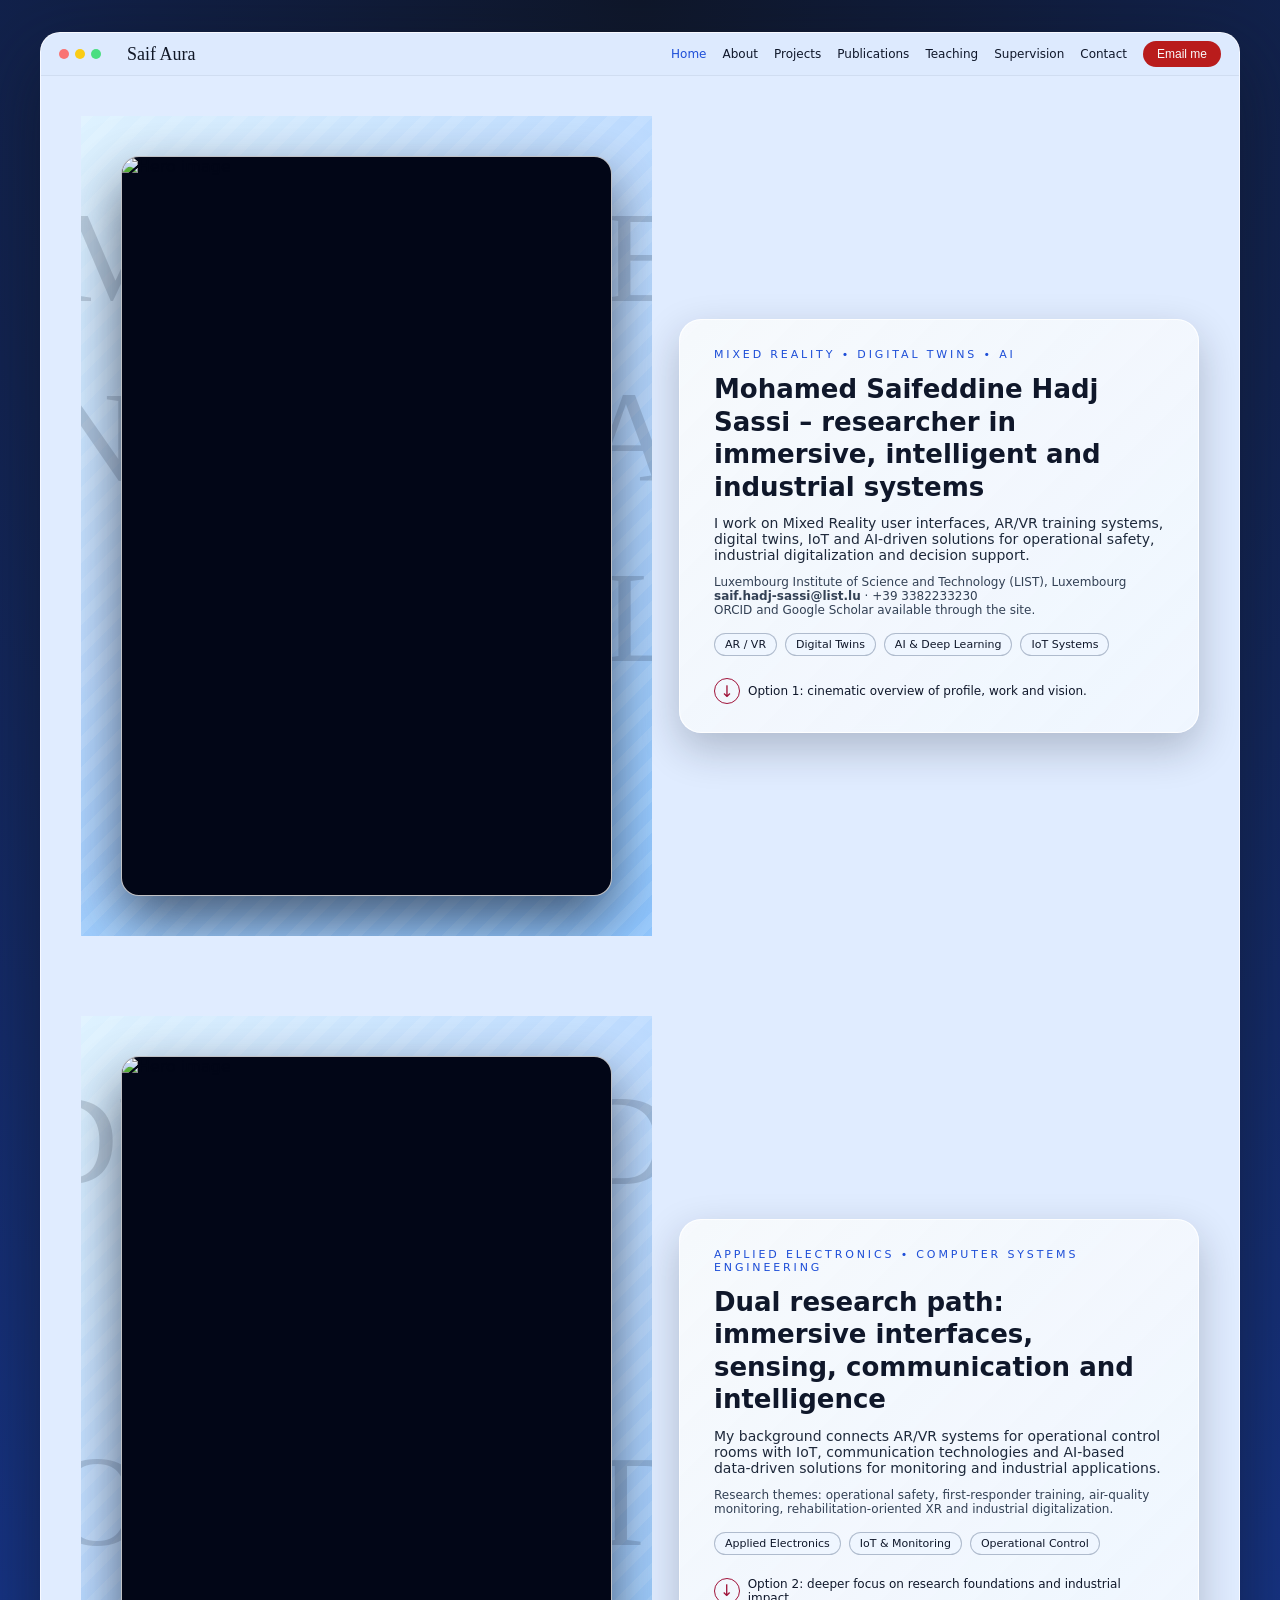
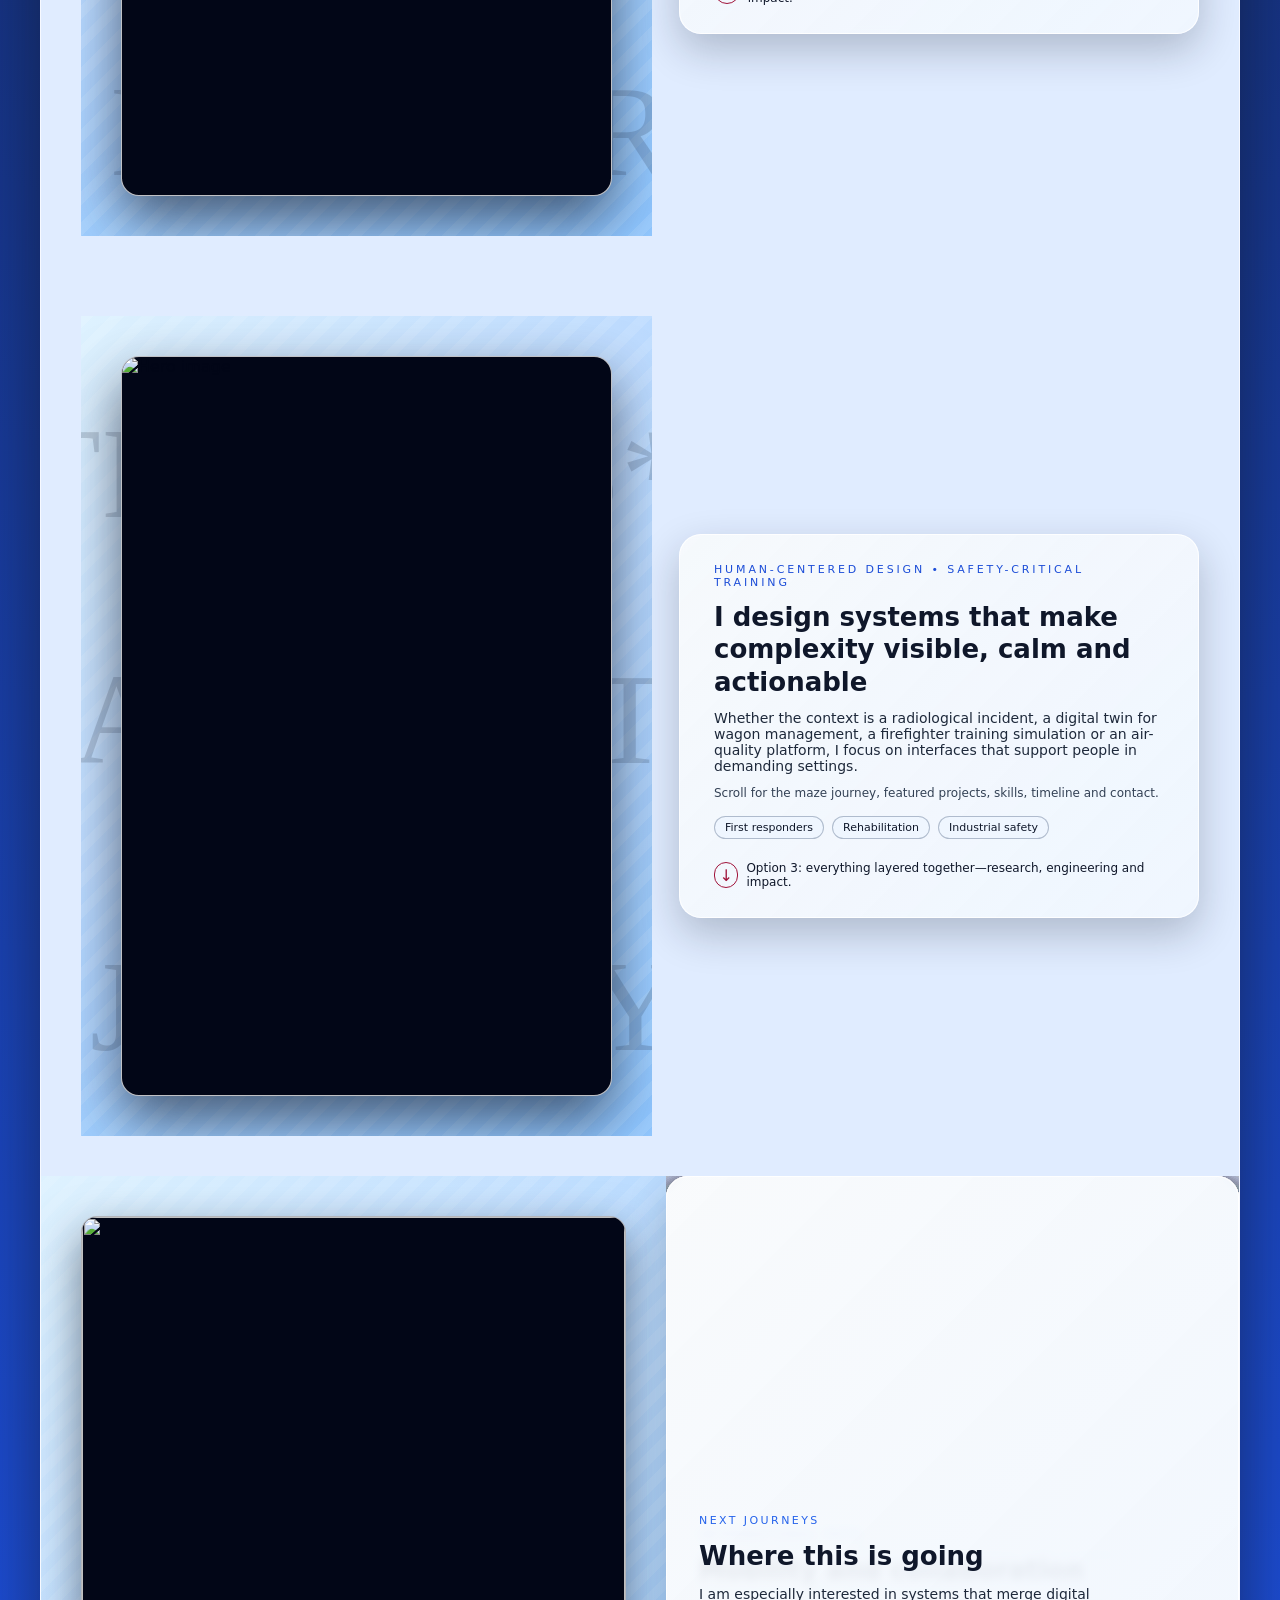
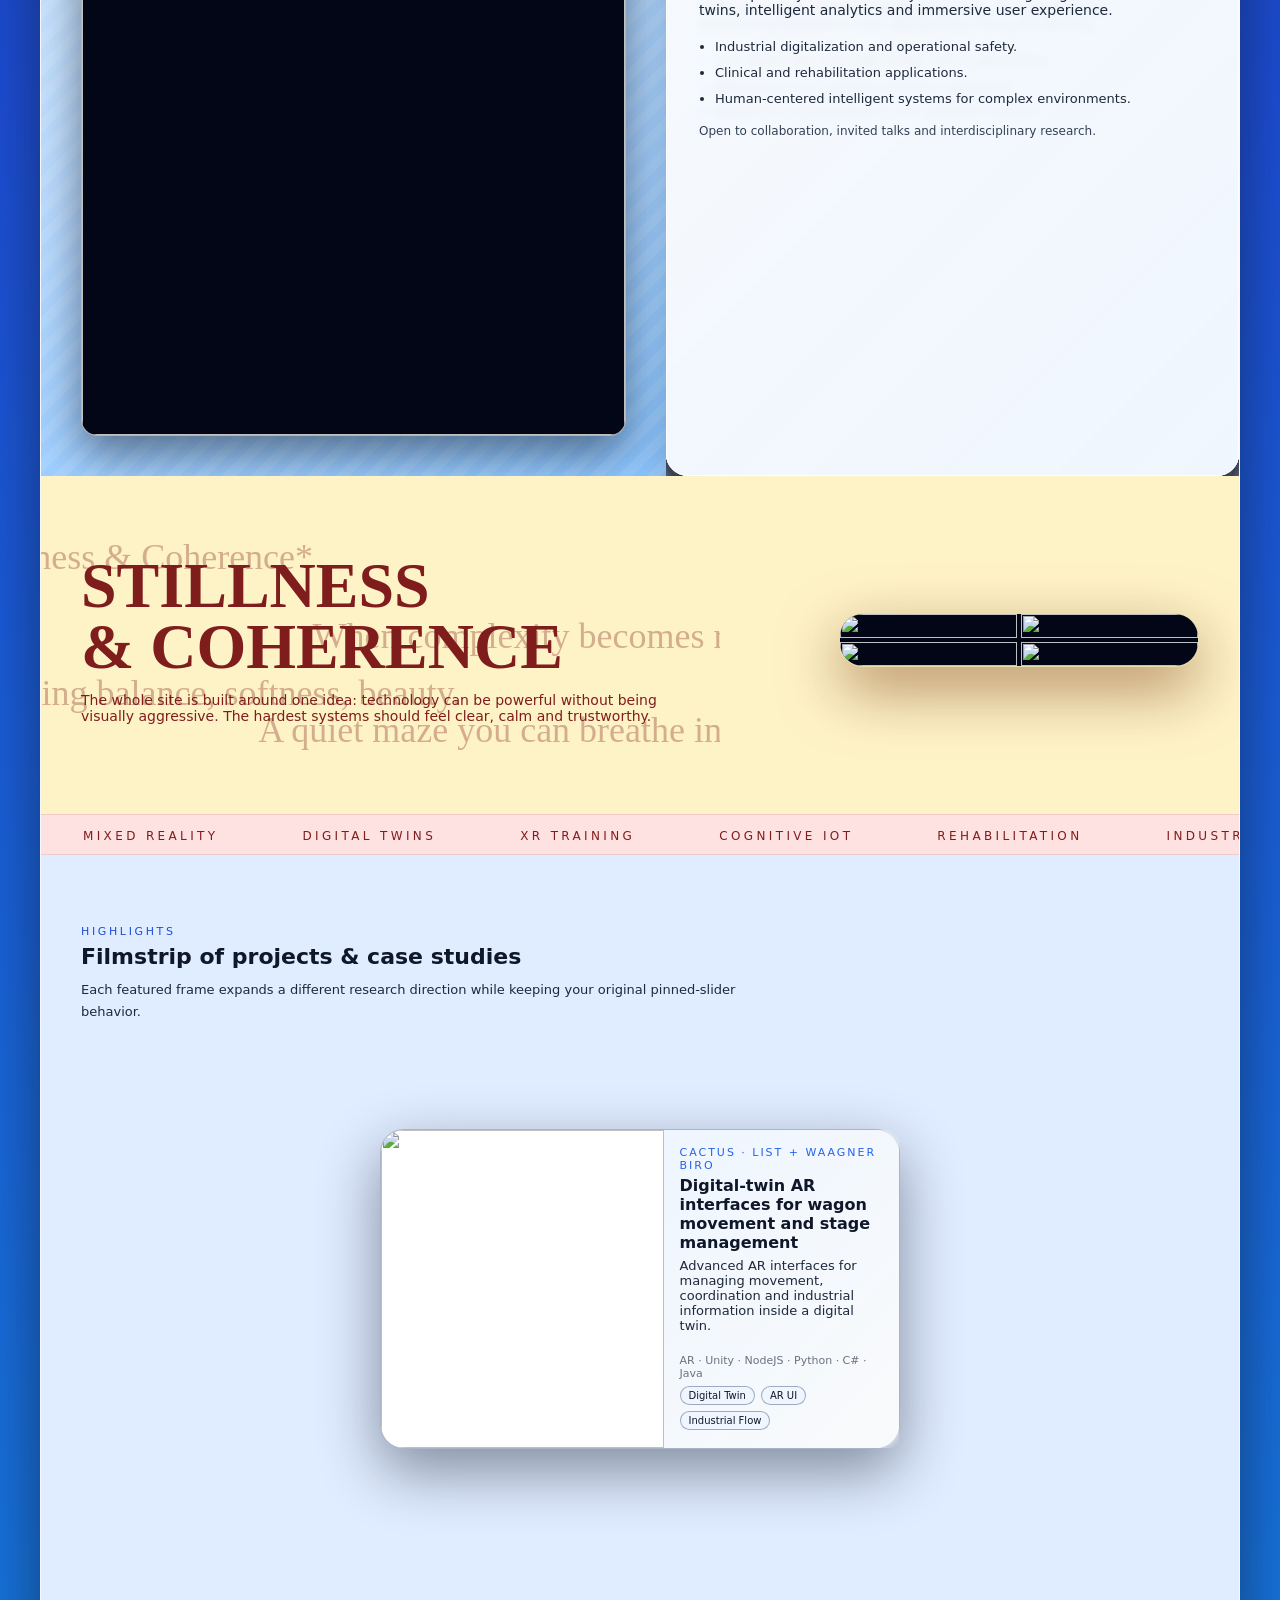
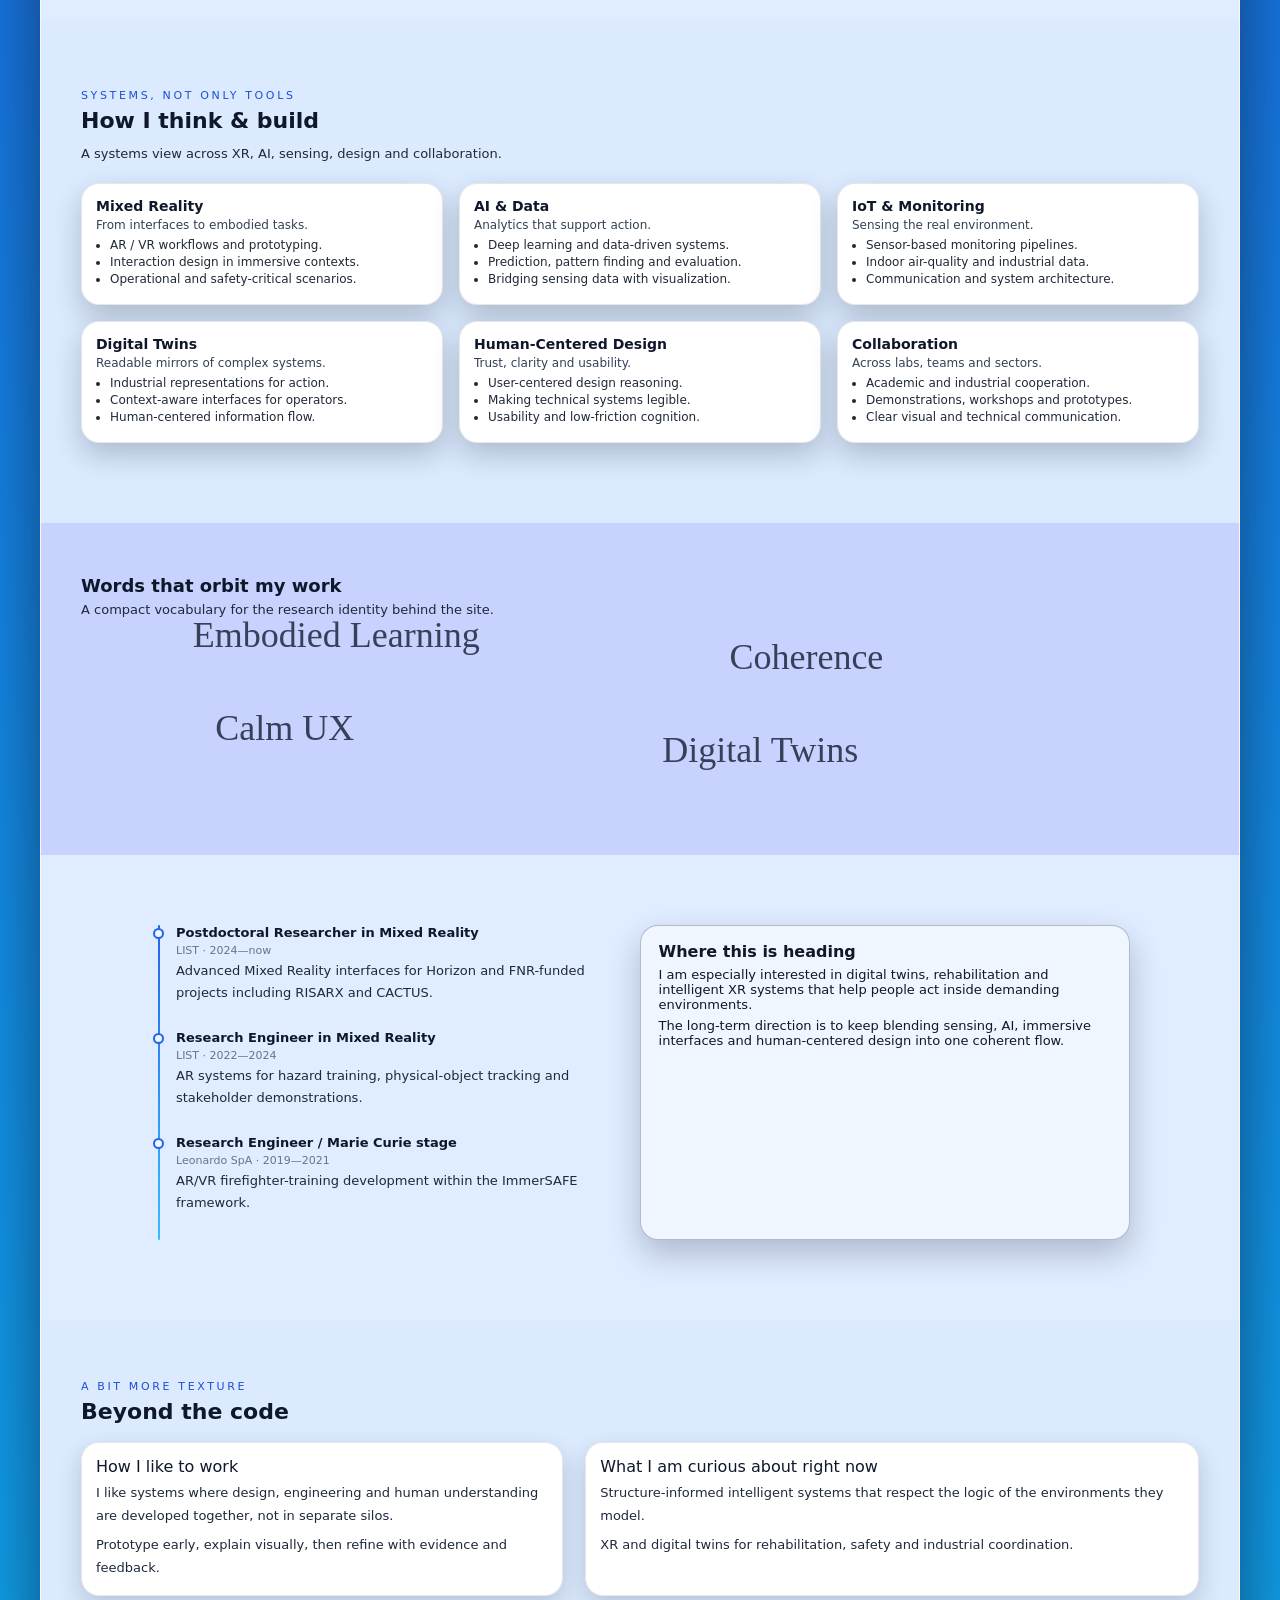
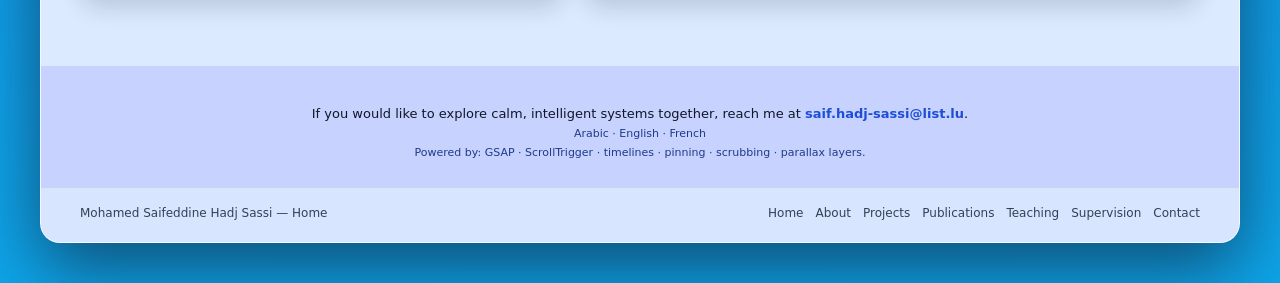
==== commit 39f0b992: "Add files via upload" ====
--- a/index.html
+++ b/index.html
@@ -2,27 +2,19 @@
 <html lang="en">
 <head>
   <meta charset="UTF-8" />
-  <title>Mohamed Saifeddine Hadj Sassi – Triple Hero + Maze Journey</title>
+  <title>Mohamed Saifeddine Hadj Sassi — Home</title>
   <meta name="viewport" content="width=device-width, initial-scale=1" />
-  <meta
-    name="description"
-    content="Personal academic website of Mohamed Saifeddine Hadj Sassi — Mixed Reality, AR/VR, Digital Twins, AI, IoT, rehabilitation, safety training, and human-centered systems."
-  />
+  <meta name="description" content="Mohamed Saifeddine Hadj Sassi — Home" />
   <link rel="stylesheet" href="style.css" />
 </head>
 <body>
-  <div class="app-shell">
-    <header>
-      <div class="nav-left">
-        <div class="window-dots">
-          <div class="window-dot"></div>
-          <div class="window-dot"></div>
-          <div class="window-dot"></div>
-        </div>
-        <div class="logo">Saif Aura</div>
-      </div>
-
-      <div class="nav-right">
+<div class="app-shell">
+  <header>
+    <div class="nav-left">
+      <div class="window-dots"><div class="window-dot"></div><div class="window-dot"></div><div class="window-dot"></div></div>
+      <div class="logo">Saif Aura</div>
+    </div>
+    <div class="nav-right">
         <a class="nav-link active" data-page="index.html" href="index.html">Home</a>
         <a class="nav-link" data-page="about.html" href="about.html">About</a>
         <a class="nav-link" data-page="projects.html" href="projects.html">Projects</a>
@@ -31,903 +23,414 @@
         <a class="nav-link" data-page="supervision.html" href="supervision.html">Supervision</a>
         <a class="nav-link" data-page="contact.html" href="contact.html">Contact</a>
         <button class="btn-nav" onclick="window.location.href='mailto:saif.hadj-sassi@list.lu'">Email me</button>
-      </div>
-    </header>
-
-    <main>
-      <!-- ====================================================
-           HERO OPTION 1
-      ==================================================== -->
-      <section class="hero-section hero-option1" id="heroOption1">
-        <div class="hero-inner">
-          <div class="hero-left">
-            <div class="hero-wave"></div>
-            <div class="hero-stripes"></div>
-
-            <div class="hero-bg-words hero1-bg-words">
-              <span>MIXED REALITY</span>
-              <span>DIGITAL TWINS</span>
-              <span>CALM SYSTEMS</span>
-            </div>
-
-            <div class="hero-main-media hero1-main-media">
-              <img src="https://picsum.photos/1200/900?random=310" alt="Placeholder visual for Mixed Reality and digital twins" />
-            </div>
-
-            <div class="hero-grid-frame hero1-grid-frame">
-              <img src="https://picsum.photos/600/400?random=311" alt="Placeholder collage image 1">
-              <img src="https://picsum.photos/600/400?random=312" alt="Placeholder collage image 2">
-              <img src="https://picsum.photos/600/400?random=313" alt="Placeholder collage image 3">
-              <img src="https://picsum.photos/600/400?random=314" alt="Placeholder collage image 4">
-            </div>
-          </div>
-
-          <div class="hero-right hero1-right">
-            <div class="hero-tag">AR • VR • AI • DIGITAL TWINS</div>
-            <h1 class="hero-title">
-              Mohamed Saifeddine Hadj Sassi — Mixed Reality, AI and Human-Centered Digital Systems
-            </h1>
-            <p class="hero-body">
-              I work at the intersection of Mixed Reality, digital twins, AI, IoT and human-centered design,
-              building systems for industrial applications, rehabilitation, training, safety and decision support.
-            </p>
-            <div class="hero-meta">
-              Luxembourg Institute of Science and Technology (LIST), Luxembourg<br>
-              <strong>saif.hadj-sassi@list.lu</strong> · <strong>+39 3382233230</strong><br>
-              <a href="https://orcid.org/0000-0002-6147-6921" target="_blank" rel="noreferrer">ORCID</a> ·
-              <a href="https://scholar.google.com/citations?user=34ktonkAAAAJ" target="_blank" rel="noreferrer">Google Scholar</a>
-            </div>
-            <div class="hero-chips">
-              <div class="chip">Mixed Reality</div>
-              <div class="chip">AR / VR</div>
-              <div class="chip">Digital Twins</div>
-              <div class="chip">AI &amp; IoT</div>
-            </div>
-            <div class="hero-scroll-hint">
-              <div class="hero-scroll-circle">↓</div>
-              <span>Hero 1: current role, research focus, and identity.</span>
-            </div>
-          </div>
-        </div>
-      </section>
-
-      <!-- ====================================================
-           HERO OPTION 2
-      ==================================================== -->
-      <section class="hero-section hero-option2" id="heroOption2">
-        <div class="hero-inner">
-          <div class="hero-left">
-            <div class="hero-wave"></div>
-            <div class="hero-stripes"></div>
-
-            <div class="hero-bg-words hero2-bg-words">
-              <span>DUAL PHDs</span>
-              <span>INDUSTRIAL XR</span>
-              <span>RESEARCH UX</span>
-            </div>
-
-            <div class="hero-main-media hero2-main-media">
-              <img src="https://picsum.photos/1200/900?random=320" alt="Placeholder visual for research and industrial XR" />
-            </div>
-
-            <div class="hero-grid-frame hero2-grid-frame">
-              <img src="https://picsum.photos/600/400?random=321" alt="Placeholder collage image 1">
-              <img src="https://picsum.photos/600/400?random=322" alt="Placeholder collage image 2">
-              <img src="https://picsum.photos/600/400?random=323" alt="Placeholder collage image 3">
-              <img src="https://picsum.photos/600/400?random=324" alt="Placeholder collage image 4">
-            </div>
-          </div>
-
-          <div class="hero-right hero2-right">
-            <div class="hero-tag">RESEARCH • INDUSTRY • COLLABORATION</div>
-            <h1 class="hero-title">
-              Dual research foundations, one coherent direction
-            </h1>
-            <p class="hero-body">
-              My profile combines a PhD in Applied Electronics focused on AR/VR systems
-              and a PhD in Computer Systems Engineering focused on IoT, communication technologies,
-              and AI-driven monitoring and analytics.
-            </p>
-            <div class="hero-meta">
-              I work across research institutes, universities and industry with a strong focus
-              on operational safety, interface quality, immersive training and intelligent monitoring.
-            </div>
-            <div class="hero-chips">
-              <div class="chip">Applied Electronics</div>
-              <div class="chip">Computer Systems Engineering</div>
-              <div class="chip">Operational Safety</div>
-              <div class="chip">Industrial Digitalization</div>
-            </div>
-            <div class="hero-scroll-hint">
-              <div class="hero-scroll-circle">↓</div>
-              <span>Hero 2: stronger research and systems perspective.</span>
-            </div>
-          </div>
-        </div>
-      </section>
-
-      <!-- ====================================================
-           HERO OPTION 3
-      ==================================================== -->
-      <section class="hero-section hero-option3" id="heroOption3">
-        <div class="hero-inner">
-          <div class="hero-left">
-            <div class="hero-wave"></div>
-            <div class="hero-stripes"></div>
-
-            <div class="hero-bg-words hero3-bg-words">
-              <span>STILLNESS*</span>
-              <span>HUMAN FACTORS</span>
-              <span>COHERENT JOURNEYS</span>
-            </div>
-
-            <div class="hero-main-media hero3-main-media">
-              <img src="https://picsum.photos/1200/900?random=330" alt="Placeholder visual for human-centered design and calm systems" />
-            </div>
-
-            <div class="hero-grid-frame hero3-grid-frame">
-              <img src="https://picsum.photos/600/400?random=331" alt="Placeholder collage image 1">
-              <img src="https://picsum.photos/600/400?random=332" alt="Placeholder collage image 2">
-              <img src="https://picsum.photos/600/400?random=333" alt="Placeholder collage image 3">
-              <img src="https://picsum.photos/600/400?random=334" alt="Placeholder collage image 4">
-            </div>
-          </div>
-
-          <div class="hero-right hero3-right">
-            <div class="hero-tag">CALM TECHNOLOGY • DESIGN • INTERACTION</div>
-            <h1 class="hero-title">
-              From immersive control rooms to usable, trustworthy systems
-            </h1>
-            <p class="hero-body">
-              I am interested in technology that feels clear and grounded:
-              systems where AR, VR, AI, data and people align to support learning,
-              safer work, better monitoring and more meaningful interaction.
-            </p>
-            <div class="hero-meta">
-              This site uses your cinematic maze language as a visual frame for a research profile
-              in Mixed Reality, digital twins, rehabilitation, AI and IoT.
-            </div>
-            <div class="hero-chips">
-              <div class="chip">Human-Centered Design</div>
-              <div class="chip">Rehabilitation</div>
-              <div class="chip">Training Systems</div>
-              <div class="chip">Decision Support</div>
-            </div>
-            <div class="hero-scroll-hint">
-              <div class="hero-scroll-circle">↓</div>
-              <span>Hero 3: design philosophy and research direction.</span>
-            </div>
-          </div>
-        </div>
-      </section>
-
-      <!-- ====================================================
-           METRIC STRIP
-      ==================================================== -->
-      <section class="metric-strip">
-        <div class="metric-strip-inner">
-          <div class="metric-box reveal">
-            <div class="metric-number">2</div>
-            <div class="metric-label">PhD Degrees</div>
-          </div>
-          <div class="metric-box reveal">
-            <div class="metric-number">LIST</div>
-            <div class="metric-label">Current Institution</div>
-          </div>
-          <div class="metric-box reveal">
-            <div class="metric-number">AR / VR</div>
-            <div class="metric-label">Core Medium</div>
-          </div>
-          <div class="metric-box reveal">
-            <div class="metric-number">AI + IoT</div>
-            <div class="metric-label">Data Layer</div>
-          </div>
-        </div>
-      </section>
-
-      <!-- ====================================================
-           MAZE JOURNEY – DOWN / RIGHT CAMERA PATH
-      ==================================================== -->
-      <section id="journeyWrapper">
-        <div class="scenes">
-          <div class="scenes-inner">
-            <!-- Scene 0 -->
-            <section class="scene scene-hero">
-              <div class="scene-left">
-                <div class="wave-bg"></div>
-                <div class="wave-overlay"></div>
-                <div class="hero-media hero-parallax">
-                  <img src="https://picsum.photos/1000/800?random=401" alt="Placeholder visual for research profile">
-                </div>
-              </div>
-              <div class="scene-right hero-parallax">
-                <div class="scene-tag">MIXED REALITY • AI • HUMAN FACTORS</div>
-                <h2 class="scene-title">
-                  Maze Journey CV — Mohamed Saifeddine Hadj Sassi
-                </h2>
-                <p class="scene-body">
-                  This home page turns my research path into a visual journey: Mixed Reality,
-                  digital twins, AR/VR, AI, IoT, rehabilitation, industrial safety, teaching,
-                  publications and international collaboration.
-                </p>
-                <div class="scene-meta">
-                  Same profile, different lens — a cinematic academic homepage built from your maze template.
-                </div>
-                <div class="chips-maze">
-                  <div class="chip-maze">Pinned Journey</div>
-                  <div class="chip-maze">Scroll Story</div>
-                  <div class="chip-maze">Research Portfolio</div>
-                </div>
-              </div>
-            </section>
-
-            <!-- Scene 1 -->
-            <section class="scene scene-hero-words">
-              <div class="scene-left">
-                <div class="wave-bg"></div>
-                <div class="wave-overlay"></div>
-                <div class="hero-media">
-                  <img src="https://picsum.photos/1000/800?random=402" alt="Placeholder texture for stillness and coherence">
-                </div>
-              </div>
-              <div class="scene-right">
-                <div class="hero-big-word">
-                  <span>STILLNESS</span>
-                  <span>&amp;</span>
-                  <span>COHERENCE</span>
-                </div>
-                <p class="hero-pill">
-                  Not silence, but clarity: when interfaces, data, systems and people align
-                  enough that complex technology becomes usable, calm and trustworthy.
-                </p>
-              </div>
-            </section>
-
-            <!-- Scene 2 -->
-            <section class="scene scene-words-collage">
-              <div class="scene-left">
-                <div class="wave-bg"></div>
-                <div class="wave-overlay"></div>
-
-                <div class="floating-words">
-                  <span>Stillness &amp; Coherence*</span>
-                  <span>Digital twins that stay readable.</span>
-                  <span>XR that supports action.</span>
-                  <span>AI that serves understanding.</span>
-                </div>
-
-                <div class="collage">
-                  <img src="https://picsum.photos/600/600?random=403" alt="">
-                  <img src="https://picsum.photos/600/600?random=404" alt="">
-                  <img src="https://picsum.photos/600/600?random=405" alt="">
-                  <img src="https://picsum.photos/600/600?random=406" alt="">
-                </div>
-              </div>
-              <div class="scene-right">
-                <div class="scene-tag">CALM INTERACTION</div>
-                <h2 class="scene-title">Interfaces that make complex systems feel navigable</h2>
-                <p class="scene-body">
-                  My work often sits where complexity is high: radiological training,
-                  industrial operations, immersive rehabilitation, air-quality monitoring,
-                  and safety-critical environments. The design goal is clarity, not noise.
-                </p>
-                <div class="scene-meta">
-                  This is the visual philosophy behind the rest of the site.
-                </div>
-              </div>
-            </section>
-
-            <!-- Scene 3 -->
-            <section class="scene scene-edu">
-              <div class="scene-left">
-                <div class="wave-bg"></div>
-                <div class="wave-overlay"></div>
-                <div class="scene-media">
-                  <img src="https://picsum.photos/1000/800?random=407" alt="Placeholder education visual">
-                </div>
-              </div>
-              <div class="scene-right">
-                <div class="scene-tag">FOUNDATIONS</div>
-                <h2 class="scene-title">Dual PhDs, systems thinking, and international education</h2>
-                <p class="scene-body">
-                  My academic path combines immersive systems, communication technologies,
-                  intelligent monitoring and applied engineering.
-                </p>
-                <ul class="scene-list">
-                  <li><strong>PhD in Applied Electronics</strong> — University Roma Tre, focused on AR/VR systems in operative control rooms.</li>
-                  <li><strong>PhD in Computer Systems Engineering</strong> — University of Sfax, focused on IoT systems, air-quality monitoring and AI-driven assessment.</li>
-                  <li><strong>Master’s Degree in Enterprise Systems Engineering</strong> — High Institute of Computer Science and Multimedia of Sfax.</li>
-                  <li><strong>Bachelor’s Degree in Computer Science and Multimedia</strong> — High Institute of Computer Science and Multimedia of Sfax.</li>
-                </ul>
-              </div>
-            </section>
-
-            <!-- Scene 4 -->
-            <section class="scene scene-collage">
-              <div class="scene-left">
-                <div class="wave-bg"></div>
-                <div class="wave-overlay"></div>
-                <div class="collage">
-                  <img src="https://picsum.photos/600/600?random=408" alt="">
-                  <img src="https://picsum.photos/600/600?random=409" alt="">
-                  <img src="https://picsum.photos/600/600?random=410" alt="">
-                  <img src="https://picsum.photos/600/600?random=411" alt="">
-                </div>
-              </div>
-              <div class="scene-right">
-                <div class="scene-tag">RESEARCH THREADS</div>
-                <h2 class="scene-title">What ties the projects together</h2>
-                <p class="scene-body">
-                  Whether the context is industrial, medical, educational or environmental,
-                  I work on systems where sensing, data, AI and immersive interfaces must
-                  work together as a coherent whole.
-                </p>
-                <ul class="scene-list">
-                  <li>Mixed Reality interfaces for operational tasks and training.</li>
-                  <li>Digital twins that support decision-making and interaction.</li>
-                  <li>IoT and AI pipelines that turn data into usable insight.</li>
-                </ul>
-              </div>
-            </section>
-
-            <!-- Scene 5 -->
-            <section class="scene scene-xr">
-              <div class="scene-left">
-                <div class="wave-bg"></div>
-                <div class="wave-overlay"></div>
-                <div class="scene-media">
-                  <img src="https://picsum.photos/1000/800?random=412" alt="Placeholder XR project visual">
-                </div>
-              </div>
-              <div class="scene-right">
-                <div class="scene-tag">CURRENT WORK</div>
-                <h2 class="scene-title">LIST — Mixed Reality for hazard training and digital twins</h2>
-                <p class="scene-body">
-                  At LIST, I have worked first as Research Engineer in Mixed Reality and now
-                  as Postdoctoral Researcher in Mixed Reality.
-                </p>
-                <ul class="scene-list">
-                  <li><strong>RISARX</strong> — enhanced UX and interface work for training first responders handling radiological incidents.</li>
-                  <li><strong>CACTUS</strong> — AR interfaces for wagon and stage management within digital twins.</li>
-                  <li><strong>STARRI</strong> — AR systems for hazard training, tracking physical objects and radiation emissions.</li>
-                </ul>
-              </div>
-            </section>
-
-            <!-- Scene 6 -->
-            <section class="scene scene-ai">
-              <div class="scene-left">
-                <div class="wave-bg"></div>
-                <div class="wave-overlay"></div>
-                <div class="scene-media">
-                  <img src="https://picsum.photos/1000/800?random=413" alt="Placeholder AI and training systems visual">
-                </div>
-              </div>
-              <div class="scene-right">
-                <div class="scene-tag">IMMERSIVE SAFETY</div>
-                <h2 class="scene-title">ImmerSAFE, rehabilitation, and safety-oriented XR</h2>
-                <p class="scene-body">
-                  My work includes immersive training for firefighters and VR applications
-                  for upper-limb rehabilitation and therapy-oriented evaluation.
-                </p>
-                <ul class="scene-list">
-                  <li><strong>Leonardo / ImmerSAFE</strong> — simulation-based AR and VR training for firefighters.</li>
-                  <li><strong>Upper Limb Rehab</strong> — VR applications developed with Roma Tre and University Campus Bio-Medico di Roma.</li>
-                  <li>Research around design guidelines, performance evaluation and validation of immersive XR systems.</li>
-                </ul>
-              </div>
-            </section>
-
-            <!-- Scene 7 -->
-            <section class="scene scene-webai">
-              <div class="scene-left">
-                <div class="wave-bg"></div>
-                <div class="wave-overlay"></div>
-                <div class="scene-media">
-                  <img src="https://picsum.photos/1000/800?random=414" alt="Placeholder AI and IoT visual">
-                </div>
-              </div>
-              <div class="scene-right">
-                <div class="scene-tag">AI • IOT • MONITORING</div>
-                <h2 class="scene-title">Air quality, intelligent monitoring, and cognitive architectures</h2>
-                <p class="scene-body">
-                  Another major line of my research focuses on indoor air-quality monitoring,
-                  immersive visualization, communication technologies and AI-based data solutions.
-                </p>
-                <ul class="scene-list">
-                  <li>IoT systems for indoor air-quality monitoring and assessment.</li>
-                  <li>Deep learning and AR for prediction and visualization workflows.</li>
-                  <li>Architectures for cognitive IoT, data integration and analytics.</li>
-                </ul>
-              </div>
-            </section>
-
-            <!-- Scene 8 -->
-            <section class="scene scene-intl">
-              <div class="scene-left">
-                <div class="wave-bg"></div>
-                <div class="wave-overlay"></div>
-                <div class="scene-media">
-                  <img src="https://picsum.photos/1000/800?random=415" alt="Placeholder international collaboration visual">
-                </div>
-              </div>
-              <div class="scene-right">
-                <div class="scene-tag">MOBILITY &amp; COLLABORATION</div>
-                <h2 class="scene-title">International research path</h2>
-                <p class="scene-body">
-                  My experience includes research and academic mobility across Luxembourg,
-                  Italy, Tunisia, Norway and Poland.
-                </p>
-                <ul class="scene-list">
-                  <li>Visiting Researcher at NTNU, Norway.</li>
-                  <li>Erasmus mobility at Università degli Studi di Messina, Italy.</li>
-                  <li>Erasmus mobility at Lublin University of Technology, Poland.</li>
-                  <li>Projects and collaborations spanning research institutes, academia and industry.</li>
-                </ul>
-              </div>
-            </section>
-
-            <!-- Scene 9 -->
-            <section class="scene scene-stacks">
-              <div class="scene-left">
-                <div class="wave-bg"></div>
-                <div class="wave-overlay"></div>
-                <div class="collage">
-                  <img src="https://picsum.photos/600/600?random=416" alt="">
-                  <img src="https://picsum.photos/600/600?random=417" alt="">
-                  <img src="https://picsum.photos/600/600?random=418" alt="">
-                  <img src="https://picsum.photos/600/600?random=419" alt="">
-                </div>
-              </div>
-              <div class="scene-right">
-                <div class="scene-tag">STACKS</div>
-                <h2 class="scene-title">From sensing and software to interaction and visualization</h2>
-                <p class="scene-body">
-                  I move between programming, immersive interaction, AI pipelines,
-                  communication architectures and applied research.
-                </p>
-                <ul class="scene-list">
-                  <li>Unity, C#, Android, Python, PHP, SQL, HTML, CSS, LaTeX.</li>
-                  <li>AR / VR systems, IoT architectures, data-driven solutions, deep learning.</li>
-                  <li>Human-centered design, workshops, demos and stakeholder-oriented communication.</li>
-                </ul>
-              </div>
-            </section>
-
-            <!-- Scene 10 -->
-            <section class="scene scene-future">
-              <div class="scene-left">
-                <div class="wave-bg"></div>
-                <div class="wave-overlay"></div>
-                <div class="scene-media">
-                  <img src="https://picsum.photos/1000/800?random=420" alt="Placeholder future direction visual">
-                </div>
-              </div>
-              <div class="scene-right">
-                <div class="scene-tag">TEACHING &amp; NEXT STEPS</div>
-                <h2 class="scene-title">Teaching, interface research, and future directions</h2>
-                <p class="scene-body">
-                  I also teach human-centered design at the University of Luxembourg
-                  and continue to explore how immersive systems can support safer,
-                  clearer and more effective real-world work.
-                </p>
-                <div class="scene-meta">
-                  I am especially interested in projects that blend Mixed Reality,
-                  AI, digital twins, rehabilitation and industrial interaction.
-                </div>
-              </div>
-            </section>
-
-            <!-- Scene 11 -->
-            <section class="scene scene-end">
-              <div class="scene-left">
-                <div class="wave-bg"></div>
-                <div class="wave-overlay"></div>
-                <div class="scene-media">
-                  <img src="https://picsum.photos/1000/800?random=421" alt="Placeholder contact and identity visual">
-                </div>
-              </div>
-              <div class="scene-right">
-                <div class="scene-tag">LANGUAGES • CONTACT • PROFILE</div>
-                <h2 class="scene-title">Research, communication, and openness to collaboration</h2>
-                <p class="scene-body">
-                  I work across Arabic, English and French, and I value research that moves
-                  clearly between theory, engineering, demonstration and human use.
-                </p>
-                <div class="scene-meta">
-                  Continue through the homepage, or open the dedicated pages for projects,
-                  publications, teaching, supervision and contact.
-                </div>
-              </div>
-            </section>
-          </div>
-        </div>
-      </section>
-
-      <!-- ========== STILLNESS / COHERENCE SECTION ========== -->
-      <section class="stillness-section">
-        <div class="stillness-inner">
-          <div class="stillness-text">
-            <div class="stillness-bg-lines">
-              <span class="bg-line">Stillness &amp; Coherence*</span>
-              <span class="bg-line">Readable systems in complex environments.</span>
-              <span class="bg-line">Immersion with purpose.</span>
-              <span class="bg-line">Research that stays usable.</span>
-            </div>
-
-            <h2 class="stillness-heading">
-              STILLNESS<br>&amp; COHERENCE
-            </h2>
-            <p>
-              For me, this means building XR, AI and digital systems that help people
-              perceive what matters, understand what is happening, and act with confidence.
-            </p>
-          </div>
-
-          <div class="stillness-collage">
-            <div class="stillness-collage-inner">
-              <img src="https://picsum.photos/600/600?random=422" alt="">
-              <img src="https://picsum.photos/600/600?random=423" alt="">
-              <img src="https://picsum.photos/600/600?random=424" alt="">
-              <img src="https://picsum.photos/600/600?random=425" alt="">
-            </div>
-          </div>
-        </div>
-      </section>
-
-      <!-- ========== MARQUEE ========== -->
-      <section class="marquee">
-        <div class="marquee-track">
-          <span>MIXED REALITY</span>
-          <span>DIGITAL TWINS</span>
-          <span>XR SAFETY</span>
-          <span>REHABILITATION</span>
-          <span>AI &amp; IOT</span>
-          <span>HUMAN FACTORS</span>
-          <span>OPERATIVE CONTROL ROOMS</span>
-          <span>INDUSTRIAL DIGITALIZATION</span>
-          <span>MIXED REALITY</span>
-          <span>DIGITAL TWINS</span>
-        </div>
-      </section>
-
-      <!-- ========== PROJECTS – BIG PINNED SLIDER ========== -->
-      <section class="projects" id="projects">
-        <div class="projects-inner">
-          <div class="section-eyebrow">Highlights</div>
-          <h2 class="section-title">Film" id="projects">
-        <div class="projects-inner">
-          <div class="section-eyebrow">Highlights</div>
-          <h2 class="section-titlestrip of projects &amp; research lines</h2>
-          <p class="section-sub">
-            This central strip keeps your original cinematic logic, but the content now reflects
-            my actual research and engineering work across LIST, Leonardo, rehabilitation,
-            industrial interaction and AI-supported monitoring.
-          </p>
-
-          <div class="projects-pin">
-            <div class="projects-viewport">
-              <article class="project-slide is-initial">
-                <div class="project-media">
-                  <img src="https://picsum.photos/800/600?random=430" alt="">
-                </div>
-                <div class="project-body">
-                  <div>
-                    <div class="project-kicker">CACTUS</div>
-                    <h3 class="project-title">AR interfaces for wagon and stage management</h3>
-                    <p>
-                      Work on Augmented Reality interfaces inside a digital twin context,
-                      connecting operational visualization with industrial workflow support.
-                    </p>
-                  </div>
-                  <div>
-                    <div class="project-meta">
-                      AR · Digital Twins · Unity · Python · Industrial interaction
-                    </div>
-                    <div class="project-chips">
-                      <span class="project-chip">LIST</span>
-                      <span class="project-chip">Digital Twin UX</span>
-                      <span class="project-chip">AR Interface</span>
-                    </div>
-                  </div>
-                </div>
-              </article>
-
-              <article class="project-slide">
-                <div class="project-media">
-                  <img src="https://picsum.photos/800/600?random=431" alt="">
-                </div>
-                <div class="project-body">
-                  <div>
-                    <div class="project-kicker">RISARX / STARRI</div>
-                    <h3 class="project-title">Hazard training and radiological response support</h3>
-                    <p>
-                      Mixed Reality systems for first-responder training, tracking physical objects,
-                      radiation emissions and improving interaction quality in safety-critical scenarios.
-                    </p>
-                  </div>
-                  <div>
-                    <div class="project-meta">
-                      AR training · Hazard response · UX · Tracking · Safety workflows
-                    </div>
-                    <div class="project-chips">
-                      <span class="project-chip">First Responders</span>
-                      <span class="project-chip">Radiological Training</span>
-                      <span class="project-chip">MR UX</span>
-                    </div>
-                  </div>
-                </div>
-              </article>
-
-              <article class="project-slide">
-                <div class="project-media">
-                  <img src="https://picsum.photos/800/600?random=432" alt="">
-                </div>
-                <div class="project-body">
-                  <div>
-                    <div class="project-kicker">ImmerSAFE &amp; Rehab</div>
-                    <h3 class="project-title">Immersive XR for safety and rehabilitation</h3>
-                    <p>
-                      VR training for firefighters and immersive rehabilitation applications
-                      for upper-limb evaluation, physical therapy and performance analysis.
-                    </p>
-                  </div>
-                  <div>
-                    <div class="project-meta">
-                      VR · Unity · Oculus Quest 2 · Human factors · Validation
-                    </div>
-                    <div class="project-chips">
-                      <span class="project-chip">Firefighter VR</span>
-                      <span class="project-chip">Rehabilitation</span>
-                      <span class="project-chip">XR Evaluation</span>
-                    </div>
-                  </div>
-                </div>
-              </article>
-
-              <article class="project-slide">
-                <div class="project-media">
-                  <img src="https://picsum.photos/800/600?random=433" alt="">
-                </div>
-                <div class="project-body">
-                  <div>
-                    <div class="project-kicker">AI + IoT Monitoring</div>
-                    <h3 class="project-title">Cognitive architectures for air-quality systems</h3>
-                    <p>
-                      Data-driven solutions for air-quality monitoring, immersive visualization,
-                      deep learning and communication architectures that support assessment and action.
-                    </p>
-                  </div>
-                  <div>
-                    <div class="project-meta">
-                      IoT · Deep Learning · AR · Monitoring · Data integration
-                    </div>
-                    <div class="project-chips">
-                      <span class="project-chip">Air Quality</span>
-                      <span class="project-chip">Cognitive IoT</span>
-                      <span class="project-chip">Analytics</span>
-                    </div>
-                  </div>
-                </div>
-              </article>
-            </div>
-          </div>
-        </div>
-      </section>
-
-      <!-- ========== SKILLS ========== -->
-      <section class="skills">
-        <div class="skills-inner">
-          <div class="section-eyebrow">Systems, not only tools</div>
-          <h2 class="section-title">How I think &amp; build</h2>
-          <p class="section-sub">
-            My work moves across immersive interfaces, communication systems,
-            AI-driven monitoring, applied software and human-centered design.
-          </p>
-
-          <div class="skills-grid">
-            <article class="skill-card">
-              <div class="skill-title">Mixed Reality &amp; XR</div>
-              <div class="skill-sub">Operational and immersive systems for training and interaction.</div>
-              <ul class="skill-bullets">
-                <li>AR/VR interfaces for industrial and safety scenarios.</li>
-                <li>Unity, C#, Oculus Quest 2, immersive visualization.</li>
-                <li>XR systems for rehabilitation and training.</li>
-              </ul>
+    </div>
+  </header>
+  <main>
+    
+    <section class="hero-section hero-option1" id="heroOption1">
+      <div class="hero-inner">
+        <div class="hero-left">
+          <div class="hero-wave"></div>
+          <div class="hero-stripes"></div>
+
+          <div class="hero-bg-words hero1-bg-words">
+            <span>MIXED REALITY</span>
+            <span>DIGITAL TWINS</span>
+            <span>HUMAN-CENTERED AI</span>
+          </div>
+
+          <div class="hero-main-media hero1-main-media">
+            <img src="https://picsum.photos/900/600?random=10" alt="Hero image" />
+          </div>
+
+          <div class="hero-grid-frame hero1-grid-frame">
+            <img src="https://picsum.photos/900/600?random=11" alt="">
+            <img src="https://picsum.photos/900/600?random=12" alt="">
+            <img src="https://picsum.photos/900/600?random=13" alt="">
+            <img src="https://picsum.photos/900/600?random=14" alt="">
+          </div>
+        </div>
+
+        <div class="hero-right hero1-right">
+          <div class="hero-tag">Mixed Reality • Digital Twins • AI</div>
+          <h1 class="hero-title">Mohamed Saifeddine Hadj Sassi – researcher in immersive, intelligent and industrial systems</h1>
+          <p class="hero-body">I work on Mixed Reality user interfaces, AR/VR training systems, digital twins, IoT and AI-driven solutions for operational safety, industrial digitalization and decision support.</p>
+          <div class="hero-meta">Luxembourg Institute of Science and Technology (LIST), Luxembourg<br><strong>saif.hadj-sassi@list.lu</strong> · +39 3382233230<br>ORCID and Google Scholar available through the site.</div>
+          <div class="hero-chips"><div class="chip">AR / VR</div><div class="chip">Digital Twins</div><div class="chip">AI & Deep Learning</div><div class="chip">IoT Systems</div></div>
+          <div class="hero-scroll-hint">
+            <div class="hero-scroll-circle">↓</div>
+            <span>Option 1: cinematic overview of profile, work and vision.</span>
+          </div>
+        </div>
+      </div>
+    </section>
+    <section class="hero-section hero-option2" id="heroOption2">
+      <div class="hero-inner">
+        <div class="hero-left">
+          <div class="hero-wave"></div>
+          <div class="hero-stripes"></div>
+
+          <div class="hero-bg-words hero2-bg-words">
+            <span>DUAL PHDS</span>
+            <span>XR FOR SAFETY</span>
+            <span>INDUSTRIAL UX</span>
+          </div>
+
+          <div class="hero-main-media hero2-main-media">
+            <img src="https://picsum.photos/900/600?random=20" alt="Hero image" />
+          </div>
+
+          <div class="hero-grid-frame hero2-grid-frame">
+            <img src="https://picsum.photos/900/600?random=21" alt="">
+            <img src="https://picsum.photos/900/600?random=22" alt="">
+            <img src="https://picsum.photos/900/600?random=23" alt="">
+            <img src="https://picsum.photos/900/600?random=24" alt="">
+          </div>
+        </div>
+
+        <div class="hero-right hero2-right">
+          <div class="hero-tag">Applied Electronics • Computer Systems Engineering</div>
+          <h1 class="hero-title">Dual research path: immersive interfaces, sensing, communication and intelligence</h1>
+          <p class="hero-body">My background connects AR/VR systems for operational control rooms with IoT, communication technologies and AI-based data-driven solutions for monitoring and industrial applications.</p>
+          <div class="hero-meta">Research themes: operational safety, first-responder training, air-quality monitoring, rehabilitation-oriented XR and industrial digitalization.</div>
+          <div class="hero-chips"><div class="chip">Applied Electronics</div><div class="chip">IoT & Monitoring</div><div class="chip">Operational Control</div></div>
+          <div class="hero-scroll-hint">
+            <div class="hero-scroll-circle">↓</div>
+            <span>Option 2: deeper focus on research foundations and industrial impact.</span>
+          </div>
+        </div>
+      </div>
+    </section>
+    <section class="hero-section hero-option3" id="heroOption3">
+      <div class="hero-inner">
+        <div class="hero-left">
+          <div class="hero-wave"></div>
+          <div class="hero-stripes"></div>
+
+          <div class="hero-bg-words hero3-bg-words">
+            <span>STILLNESS*</span>
+            <span>SAFE SYSTEMS</span>
+            <span>COHERENT JOURNEYS</span>
+          </div>
+
+          <div class="hero-main-media hero3-main-media">
+            <img src="https://picsum.photos/900/600?random=30" alt="Hero image" />
+          </div>
+
+          <div class="hero-grid-frame hero3-grid-frame">
+            <img src="https://picsum.photos/900/600?random=31" alt="">
+            <img src="https://picsum.photos/900/600?random=32" alt="">
+            <img src="https://picsum.photos/900/600?random=33" alt="">
+            <img src="https://picsum.photos/900/600?random=34" alt="">
+          </div>
+        </div>
+
+        <div class="hero-right hero3-right">
+          <div class="hero-tag">Human-centered design • Safety-critical training</div>
+          <h1 class="hero-title">I design systems that make complexity visible, calm and actionable</h1>
+          <p class="hero-body">Whether the context is a radiological incident, a digital twin for wagon management, a firefighter training simulation or an air-quality platform, I focus on interfaces that support people in demanding settings.</p>
+          <div class="hero-meta">Scroll for the maze journey, featured projects, skills, timeline and contact.</div>
+          <div class="hero-chips"><div class="chip">First responders</div><div class="chip">Rehabilitation</div><div class="chip">Industrial safety</div></div>
+          <div class="hero-scroll-hint">
+            <div class="hero-scroll-circle">↓</div>
+            <span>Option 3: everything layered together—research, engineering and impact.</span>
+          </div>
+        </div>
+      </div>
+    </section>
+    
+    <section id="journeyWrapper">
+      <div class="scenes">
+        <div class="scenes-inner">
+          <section class="scene scene-hero">
+            <div class="scene-left">
+              <div class="wave-bg"></div>
+              <div class="wave-overlay"></div>
+              <div class="hero-media hero-parallax">
+                <img src="https://picsum.photos/900/600?random=101" alt="Journey summary">
+              </div>
+            </div>
+            <div class="scene-right hero-parallax">
+              <div class="scene-tag">AI • XR • HCI</div>
+              <h2 class="scene-title">Maze Journey CV – Mohamed Saifeddine Hadj Sassi</h2>
+              <p class="scene-body">A cinematic research journey through Mixed Reality, digital twins, safety training, rehabilitation, AI and IoT-driven systems.</p>
+              <div class="scene-meta">Same person, different lens — this page turns the CV into a spatial narrative.</div>
+              <div class="chips-maze"><div class="chip-maze">Mixed Reality</div><div class="chip-maze">Digital Twins</div><div class="chip-maze">Industrial Safety</div></div>
+            </div>
+          </section>
+
+          <section class="scene scene-hero-words">
+            <div class="scene-left">
+              <div class="wave-bg"></div>
+              <div class="wave-overlay"></div>
+              <div class="hero-media">
+                <img src="https://picsum.photos/900/600?random=111" alt="Texture">
+              </div>
+            </div>
+            <div class="scene-right">
+              <div class="hero-big-word">
+                <span>STILLNESS</span>
+                <span>&</span>
+                <span>COHERENCE</span>
+              </div>
+              <p class="hero-pill">Not silence — but systems that make complexity readable, calm and actionable for the people who use them.</p>
+            </div>
+          </section>
+
+          <section class="scene scene-words-collage">
+            <div class="scene-left">
+              <div class="wave-bg"></div>
+              <div class="wave-overlay"></div>
+              <div class="floating-words">
+                <span>Stillness & Coherence*</span><span>Industrial XR and AI.</span><span>Interfaces for demanding contexts.</span><span>Design that feels like breathing.</span>
+              </div>
+              <div class="collage"><img src="https://picsum.photos/600/600?random=120" alt=""><img src="https://picsum.photos/600/600?random=121" alt=""><img src="https://picsum.photos/600/600?random=122" alt=""><img src="https://picsum.photos/600/600?random=123" alt=""></div>
+            </div>
+            <div class="scene-right">
+              <div class="scene-tag">Calm interaction</div>
+              <h2 class="scene-title">Interfaces that let people breathe</h2>
+              <p class="scene-body">The interface stays calm while the system handles the heavy technical work underneath.</p>
+              <div class="scene-meta">This slot is ready for your real images or looping videos later.</div>
+            </div>
+          </section>
+          
+            <section class="scene">
+              <div class="scene-left">
+                <div class="wave-bg"></div>
+                <div class="wave-overlay"></div>
+                <div class="scene-media">
+                  <img src="https://picsum.photos/900/600?random=131" alt="">
+                </div>
+              </div>
+              <div class="scene-right">
+                <div class="scene-tag">Foundations</div>
+                <h2 class="scene-title">Dual PhDs, systems thinking, and operational focus</h2>
+                <p class="scene-body">My research path combines applied electronics, computer systems engineering and immersive interaction design.</p>
+                <ul class="scene-list"><li>PhD in Applied Electronics — Roma Tre University.</li><li>PhD in Computer Systems Engineering — University of Sfax.</li><li>Research profile connecting XR, IoT, AI and industrial applications.</li></ul>
+                
+              </div>
+            </section>
+            <section class="scene">
+              <div class="scene-left">
+                <div class="wave-bg"></div>
+                <div class="wave-overlay"></div>
+                <div class="collage"><img src="https://picsum.photos/600/600?random=141" alt=""><img src="https://picsum.photos/600/600?random=142" alt=""><img src="https://picsum.photos/600/600?random=143" alt=""><img src="https://picsum.photos/600/600?random=144" alt=""></div>
+              </div>
+              <div class="scene-right">
+                <div class="scene-tag">Current role</div>
+                <h2 class="scene-title">Research at LIST</h2>
+                <p class="scene-body">Current work spans Mixed Reality interfaces, Horizon and FNR projects, digital twins and radiological training contexts.</p>
+                <ul class="scene-list"><li>Postdoctoral Researcher in Mixed Reality at LIST.</li><li>Advanced interfaces for RISARX and CACTUS.</li><li>Applied work for stakeholders, field contexts and demos.</li></ul>
+                
+              </div>
+            </section>
+            <section class="scene">
+              <div class="scene-left">
+                <div class="wave-bg"></div>
+                <div class="wave-overlay"></div>
+                <div class="scene-media">
+                  <img src="https://picsum.photos/900/600?random=151" alt="">
+                </div>
+              </div>
+              <div class="scene-right">
+                <div class="scene-tag">Projects</div>
+                <h2 class="scene-title">XR for operations and training</h2>
+                <p class="scene-body">Projects connect immersive interfaces to real operational settings across first responders, industrial users and rehabilitation contexts.</p>
+                <ul class="scene-list"><li>CACTUS for wagon and stage management.</li><li>RISARX for hazard and radiological-response training.</li><li>ImmerSAFE for firefighter training.</li></ul>
+                
+              </div>
+            </section>
+            <section class="scene">
+              <div class="scene-left">
+                <div class="wave-bg"></div>
+                <div class="wave-overlay"></div>
+                <div class="scene-media">
+                  <img src="https://picsum.photos/900/600?random=161" alt="">
+                </div>
+              </div>
+              <div class="scene-right">
+                <div class="scene-tag">Healthcare</div>
+                <h2 class="scene-title">XR for rehabilitation</h2>
+                <p class="scene-body">Rehabilitation-oriented XR systems explore how immersive feedback can support motor recovery and evaluation.</p>
+                <ul class="scene-list"><li>Upper-limb rehabilitation with Oculus Quest 2.</li><li>Clinical validation and movement evaluation.</li><li>Bridging XR engineering with patient-centered workflows.</li></ul>
+                
+              </div>
+            </section>
+            <section class="scene">
+              <div class="scene-left">
+                <div class="wave-bg"></div>
+                <div class="wave-overlay"></div>
+                <div class="collage"><img src="https://picsum.photos/600/600?random=171" alt=""><img src="https://picsum.photos/600/600?random=172" alt=""><img src="https://picsum.photos/600/600?random=173" alt=""><img src="https://picsum.photos/600/600?random=174" alt=""></div>
+              </div>
+              <div class="scene-right">
+                <div class="scene-tag">Monitoring</div>
+                <h2 class="scene-title">IoT, sensing and AI</h2>
+                <p class="scene-body">Beyond XR, I design systems that sense, interpret and visualize real environments.</p>
+                <ul class="scene-list"><li>Indoor air-quality monitoring and prediction.</li><li>Cognitive IoT architectures.</li><li>Data-driven support for industrial decision making.</li></ul>
+                
+              </div>
+            </section>
+            <section class="scene">
+              <div class="scene-left">
+                <div class="wave-bg"></div>
+                <div class="wave-overlay"></div>
+                <div class="scene-media">
+                  <img src="https://picsum.photos/900/600?random=181" alt="">
+                </div>
+              </div>
+              <div class="scene-right">
+                <div class="scene-tag">Publications</div>
+                <h2 class="scene-title">Research that feeds the systems</h2>
+                <p class="scene-body">The publication record follows the same trajectory: immersive interfaces, cognitive IoT, rehabilitation, accessibility and computer vision.</p>
+                <ul class="scene-list"><li>Journal and conference papers across XR, AI and IoT.</li><li>Design guidelines for VR applications.</li><li>Accessible AR and Arabic scene-text research.</li></ul>
+                
+              </div>
+            </section>
+            <section class="scene">
+              <div class="scene-left">
+                <div class="wave-bg"></div>
+                <div class="wave-overlay"></div>
+                <div class="collage"><img src="https://picsum.photos/600/600?random=191" alt=""><img src="https://picsum.photos/600/600?random=192" alt=""><img src="https://picsum.photos/600/600?random=193" alt=""><img src="https://picsum.photos/600/600?random=194" alt=""></div>
+              </div>
+              <div class="scene-right">
+                <div class="scene-tag">Teaching</div>
+                <h2 class="scene-title">Designing for humans inside technical systems</h2>
+                <p class="scene-body">Teaching human-centered design keeps the work grounded in how technology is actually interpreted and used.</p>
+                <ul class="scene-list"><li>Human-centered design at the University of Luxembourg.</li><li>Research translated into studio logic and critique.</li><li>Usability as a core research value.</li></ul>
+                
+              </div>
+            </section>
+            <section class="scene">
+              <div class="scene-left">
+                <div class="wave-bg"></div>
+                <div class="wave-overlay"></div>
+                <div class="scene-media">
+                  <img src="https://picsum.photos/900/600?random=201" alt="">
+                </div>
+              </div>
+              <div class="scene-right">
+                <div class="scene-tag">International path</div>
+                <h2 class="scene-title">Mobility and collaboration</h2>
+                <p class="scene-body">Work and study across Luxembourg, Italy, Tunisia, Norway and Poland shaped a cross-disciplinary research identity.</p>
+                <ul class="scene-list"><li>LIST, Roma Tre, Leonardo, NTNU, University of Sfax.</li><li>Marie Curie and Erasmus mobility experience.</li><li>Research across academic and industrial contexts.</li></ul>
+                
+              </div>
+            </section>
+            <section class="scene">
+              <div class="scene-left">
+                <div class="wave-bg"></div>
+                <div class="wave-overlay"></div>
+                <div class="scene-media">
+                  <img src="https://picsum.photos/900/600?random=211" alt="">
+                </div>
+              </div>
+              <div class="scene-right">
+                <div class="scene-tag">Next journeys</div>
+                <h2 class="scene-title">Where this is going</h2>
+                <p class="scene-body">I am especially interested in systems that merge digital twins, intelligent analytics and immersive user experience.</p>
+                <ul class="scene-list"><li>Industrial digitalization and operational safety.</li><li>Clinical and rehabilitation applications.</li><li>Human-centered intelligent systems for complex environments.</li></ul>
+                <div class="scene-meta">Open to collaboration, invited talks and interdisciplinary research.</div>
+              </div>
+            </section>
+        </div>
+      </div>
+    </section>
+    
+    <section class="stillness-section">
+      <div class="stillness-inner">
+        <div class="stillness-text">
+          <div class="stillness-bg-lines">
+            <span class="bg-line">Stillness & Coherence*</span><span class="bg-line">When complexity becomes readable.</span><span class="bg-line">Bringing balance, softness, beauty.</span><span class="bg-line">A quiet maze you can breathe in.</span>
+          </div>
+          <h2 class="stillness-heading">STILLNESS<br>& COHERENCE</h2>
+          <p>The whole site is built around one idea: technology can be powerful without being visually aggressive. The hardest systems should feel clear, calm and trustworthy.</p>
+        </div>
+        <div class="stillness-collage">
+          <div class="stillness-collage-inner"><img src="https://picsum.photos/600/600?random=220" alt=""><img src="https://picsum.photos/600/600?random=221" alt=""><img src="https://picsum.photos/600/600?random=222" alt=""><img src="https://picsum.photos/600/600?random=223" alt=""></div>
+        </div>
+      </div>
+    </section>
+    <section class="marquee"><div class="marquee-track"><span>MIXED REALITY</span><span>DIGITAL TWINS</span><span>XR TRAINING</span><span>COGNITIVE IOT</span><span>REHABILITATION</span><span>INDUSTRIAL UX</span><span>AI SYSTEMS</span><span>HUMAN-CENTERED DESIGN</span><span>MIXED REALITY</span><span>DIGITAL TWINS</span></div></section>
+    
+    <section class="projects" id="projects">
+      <div class="projects-inner">
+        <div class="section-eyebrow">Highlights</div>
+        <h2 class="section-title">Filmstrip of projects & case studies</h2>
+        <p class="section-sub">Each featured frame expands a different research direction while keeping your original pinned-slider behavior.</p>
+        <div class="projects-pin"><div class="projects-viewport">
+            <article class="project-slide is-initial">
+              <div class="project-media"><img src="https://picsum.photos/800/600?random=230" alt=""></div>
+              <div class="project-body">
+                <div>
+                  <div class="project-kicker">CACTUS · LIST + Waagner Biro</div>
+                  <h3 class="project-title">Digital-twin AR interfaces for wagon movement and stage management</h3>
+                  <p>Advanced AR interfaces for managing movement, coordination and industrial information inside a digital twin.</p>
+                </div>
+                <div>
+                  <div class="project-meta">AR · Unity · NodeJS · Python · C# · Java</div>
+                  <div class="project-chips"><span class="project-chip">Digital Twin</span><span class="project-chip">AR UI</span><span class="project-chip">Industrial Flow</span></div>
+                </div>
+              </div>
             </article>
-
-            <article class="skill-card">
-              <div class="skill-title">AI &amp; Data-Driven Solutions</div>
-              <div class="skill-sub">Intelligent monitoring, prediction and reasoning support.</div>
-              <ul class="skill-bullets">
-                <li>Machine learning and deep learning workflows.</li>
-                <li>AI-supported assessment and analytics.</li>
-                <li>Data-driven approaches for industrial and environmental systems.</li>
-              </ul>
+            <article class="project-slide">
+              <div class="project-media"><img src="https://picsum.photos/800/600?random=231" alt=""></div>
+              <div class="project-body">
+                <div>
+                  <div class="project-kicker">RISARX · LIST</div>
+                  <h3 class="project-title">Hazard and radiological-response training</h3>
+                  <p>User experience design for hazard training, physical-object tracking and radiation-emission visualization.</p>
+                </div>
+                <div>
+                  <div class="project-meta">AR · Unity · Java · Python</div>
+                  <div class="project-chips"><span class="project-chip">Hazard Training</span><span class="project-chip">Radiation UX</span><span class="project-chip">MR</span></div>
+                </div>
+              </div>
             </article>
-
-            <article class="skill-card">
-              <div class="skill-title">IoT &amp; Communication Technologies</div>
-              <div class="skill-sub">Architectures connecting sensing, data and visualization.</div>
-              <ul class="skill-bullets">
-                <li>Indoor air-quality monitoring systems.</li>
-                <li>Communication and computing technologies.</li>
-                <li>Integration of sensing, storage and analysis layers.</li>
-              </ul>
+            <article class="project-slide">
+              <div class="project-media"><img src="https://picsum.photos/800/600?random=232" alt=""></div>
+              <div class="project-body">
+                <div>
+                  <div class="project-kicker">ImmerSAFE · Leonardo + Roma Tre</div>
+                  <h3 class="project-title">Simulation-based VR training for firefighters</h3>
+                  <p>Immersive VR applications for first responders in stressful, safety-critical contexts.</p>
+                </div>
+                <div>
+                  <div class="project-meta">VR · Unity · TrainingXR</div>
+                  <div class="project-chips"><span class="project-chip">Firefighters</span><span class="project-chip">Safety</span><span class="project-chip">Simulation</span></div>
+                </div>
+              </div>
             </article>
-
-            <article class="skill-card">
-              <div class="skill-title">Software &amp; Engineering Stack</div>
-              <div class="skill-sub">From prototypes to research-grade applications.</div>
-              <ul class="skill-bullets">
-                <li>Python, C++, C, PHP, SQL, HTML, CSS, Java, Android, LaTeX.</li>
-                <li>MySQL, Oracle, UML, Adobe, and related development workflows.</li>
-                <li>Cross-disciplinary implementation for research projects.</li>
-              </ul>
-            </article>
-
-            <article class="skill-card">
-              <div class="skill-title">Human-Centered Design</div>
-              <div class="skill-sub">Designing technology that remains clear and useful.</div>
-              <ul class="skill-bullets">
-                <li>Human factors in immersive environments.</li>
-                <li>Interface quality for operational control and training contexts.</li>
-                <li>Teaching and communicating human-centered design.</li>
-              </ul>
-            </article>
-
-            <article class="skill-card">
-              <div class="skill-title">Collaboration &amp; Communication</div>
-              <div class="skill-sub">Research, demos, workshops and international teamwork.</div>
-              <ul class="skill-bullets">
-                <li>Stakeholder workshops and live demonstrations.</li>
-                <li>Academic and industrial collaboration across countries.</li>
-                <li>Communication in Arabic, English and French.</li>
-              </ul>
-            </article>
-          </div>
-        </div>
-      </section>
-
-      <!-- ========== FLOATING KEYWORDS ========== -->
-      <section class="keywords">
-        <div class="keywords-inner">
-          <h2 class="keywords-title">Words that orbit my work</h2>
-          <p class="keywords-sub">
-            These ideas keep returning across projects, teaching, publications and applied research.
-          </p>
-
-          <div class="keyword">Mixed Reality</div>
-          <div class="keyword">Digital Twins</div>
-          <div class="keyword">Human Factors</div>
-          <div class="keyword">Intelligent Monitoring</div>
-        </div>
-      </section>
-
-      <!-- ========== TIMELINE ========== -->
-      <section class="timeline">
-        <div class="timeline-inner">
-          <div class="timeline-list">
-            <div class="timeline-line"></div>
-
-            <article class="timeline-item">
-              <div class="timeline-dot"></div>
-              <div class="timeline-title">Postdoctoral Researcher in Mixed Reality — LIST</div>
-              <div class="timeline-meta">2024 — now · CACTUS · RISARX · Horizon/FNR projects</div>
-              <div class="timeline-body">
-                Advanced Mixed Reality user interfaces for digital twins, training and operational support,
-                with a strong focus on interaction quality and applied research.
-              </div>
-            </article>
-
-            <article class="timeline-item">
-              <div class="timeline-dot"></div>
-              <div class="timeline-title">Research Engineer in Mixed Reality — LIST</div>
-              <div class="timeline-meta">2022 — 2024 · STARRI · Hazard training systems</div>
-              <div class="timeline-body">
-                Developed AR systems for hazard training, physical object tracking and radiation-related scenarios,
-                while preparing demonstrations and stakeholder workshops.
-              </div>
-            </article>
-
-            <article class="timeline-item">
-              <div class="timeline-dot"></div>
-              <div class="timeline-title">Research Engineer — Leonardo SpA</div>
-              <div class="timeline-meta">2019 — 2021 · ImmerSAFE · Firefighter VR</div>
-              <div class="timeline-body">
-                Worked within the Marie Curie H2020 framework on AR and VR training with Italian firefighter rescue units.
-              </div>
-            </article>
-          </div>
-
-          <aside class="timeline-aside">
-            <h3>Where this is heading</h3>
-            <p>
-              I am especially interested in research that links Mixed Reality, AI and digital twins
-              to industrial operations, rehabilitation, environmental monitoring and safer human work.
-            </p>
-            <p>
-              I want systems to be technically strong and also readable, grounded and useful for the people who depend on them.
-            </p>
-          </aside>
-        </div>
-      </section>
-
-      <!-- ========== EXTRAS / PERSONAL ========== -->
-      <section class="extras">
-        <div class="extras-inner">
-          <div class="section-eyebrow">A bit more texture</div>
-          <h2 class="section-title">Beyond the main timeline</h2>
-
-          <div class="extras-grid">
-            <article class="extras-box">
-              <div class="extras-title">Funding and recognition</div>
-              <div class="extras-body">
-                <p>
-                  My path includes support from the Luxembourg National Research Fund, Erasmus mobility,
-                  Italian government grants, and Marie Skłodowska-Curie Actions.
-                </p>
-                <p>
-                  These experiences helped shape a profile that moves between research depth,
-                  international collaboration and applied engineering.
-                </p>
-              </div>
-            </article>
-
-            <article class="extras-box">
-              <div class="extras-title">Professional development and dissemination</div>
-              <div class="extras-body">
-                <p>
-                  I regularly present work in conferences, workshops, science festivals and research events,
-                  including XR, signal processing, intelligent systems, sustainability and engineering education contexts.
-                </p>
-                <p>
-                  That dissemination work matters to me because research should be visible, explainable and useful.
-                </p>
-              </div>
-            </article>
-          </div>
-        </div>
-      </section>
-
-      <!-- ========== CONTACT ========== -->
-      <section class="contact">
-        <p>
-          If you’d like to discuss Mixed Reality, AI, digital twins, rehabilitation, safety training
-          or collaborative research, you can reach me at
-          <a href="mailto:saif.hadj-sassi@list.lu">saif.hadj-sassi@list.lu</a>.
-        </p>
-        <p class="lang">
-          Arabic · English · French
-        </p>
-        <p class="lang">
-          Also explore: <a href="about.html">About</a> · <a href="projects.html">Projects</a> ·
-          <a href="publications.html">Publications</a> · <a href="teaching.html">Teaching</a> ·
-          <a href="supervision.html">Supervision</a> · <a href="contact.html">Contact</a>
-        </p>
-      </section>
-    </main>
-
-    <footer class="site-footer">
-      <div class="site-footer-inner">
-        <div>
-          Mohamed Saifeddine Hadj Sassi — Mixed Reality, AR/VR, Digital Twins, AI and IoT
-        </div>
-        <div class="site-footer-nav">
-          <a href="index.html">Home</a>
-          <a href="about.html">About</a>
-          <a href="projects.html">Projects</a>
-          <a href="publications.html">Publications</a>
-          <a href="teaching.html">Teaching</a>
-          <a href="supervision.html">Supervision</a>
-          <a href="contact.html">Contact</a>
-        </div>
-      </div>
-    </footer>
-  </div>
-
-  <script src="https://cdnjs.cloudflare.com/ajax/libs/gsap/3.12.5/gsap.min.js"></script>
-  <script src="https://cdnjs.cloudflare.com/ajax/libs/gsap/3.12.5/ScrollTrigger.min.js"></script>
-  <script src="script.js"></script>
+            <article class="project-slide">
+              <div class="project-media"><img src="https://picsum.photos/800/600?random=233" alt=""></div>
+              <div class="project-body">
+                <div>
+                  <div class="project-kicker">Rehabilitation XR</div>
+                  <h3 class="project-title">Upper-limb rehabilitation with immersive feedback</h3>
+                  <p>XR systems for rehabilitation, movement visualization and evaluation using Oculus Quest 2.</p>
+                </div>
+                <div>
+                  <div class="project-meta">VR · Clinical XR · Validation</div>
+                  <div class="project-chips"><span class="project-chip">Rehabilitation</span><span class="project-chip">Quest 2</span><span class="project-chip">Evaluation</span></div>
+                </div>
+              </div>
+            </article></div></div>
+      </div>
+    </section>
+    
+    <section class="skills"><div class="skills-inner"><div class="section-eyebrow">Systems, not only tools</div><h2 class="section-title">How I think & build</h2><p class="section-sub">A systems view across XR, AI, sensing, design and collaboration.</p><div class="skills-grid"><article class="skill-card"><div class="skill-title">Mixed Reality</div><div class="skill-sub">From interfaces to embodied tasks.</div><ul class="skill-bullets"><li>AR / VR workflows and prototyping.</li><li>Interaction design in immersive contexts.</li><li>Operational and safety-critical scenarios.</li></ul></article><article class="skill-card"><div class="skill-title">AI & Data</div><div class="skill-sub">Analytics that support action.</div><ul class="skill-bullets"><li>Deep learning and data-driven systems.</li><li>Prediction, pattern finding and evaluation.</li><li>Bridging sensing data with visualization.</li></ul></article><article class="skill-card"><div class="skill-title">IoT & Monitoring</div><div class="skill-sub">Sensing the real environment.</div><ul class="skill-bullets"><li>Sensor-based monitoring pipelines.</li><li>Indoor air-quality and industrial data.</li><li>Communication and system architecture.</li></ul></article><article class="skill-card"><div class="skill-title">Digital Twins</div><div class="skill-sub">Readable mirrors of complex systems.</div><ul class="skill-bullets"><li>Industrial representations for action.</li><li>Context-aware interfaces for operators.</li><li>Human-centered information flow.</li></ul></article><article class="skill-card"><div class="skill-title">Human-Centered Design</div><div class="skill-sub">Trust, clarity and usability.</div><ul class="skill-bullets"><li>User-centered design reasoning.</li><li>Making technical systems legible.</li><li>Usability and low-friction cognition.</li></ul></article><article class="skill-card"><div class="skill-title">Collaboration</div><div class="skill-sub">Across labs, teams and sectors.</div><ul class="skill-bullets"><li>Academic and industrial cooperation.</li><li>Demonstrations, workshops and prototypes.</li><li>Clear visual and technical communication.</li></ul></article></div></div></section>
+    
+    <section class="keywords"><div class="keywords-inner"><h2 class="keywords-title">Words that orbit my work</h2><p class="keywords-sub">A compact vocabulary for the research identity behind the site.</p><div class="keyword">Coherence</div><div class="keyword">Calm UX</div><div class="keyword">Digital Twins</div><div class="keyword">Embodied Learning</div></div></section>
+    
+    <section class="timeline"><div class="timeline-inner"><div class="timeline-list"><div class="timeline-line"></div><article class="timeline-item"><div class="timeline-dot"></div><div class="timeline-title">Postdoctoral Researcher in Mixed Reality</div><div class="timeline-meta">LIST · 2024—now</div><div class="timeline-body">Advanced Mixed Reality interfaces for Horizon and FNR-funded projects including RISARX and CACTUS.</div></article><article class="timeline-item"><div class="timeline-dot"></div><div class="timeline-title">Research Engineer in Mixed Reality</div><div class="timeline-meta">LIST · 2022—2024</div><div class="timeline-body">AR systems for hazard training, physical-object tracking and stakeholder demonstrations.</div></article><article class="timeline-item"><div class="timeline-dot"></div><div class="timeline-title">Research Engineer / Marie Curie stage</div><div class="timeline-meta">Leonardo SpA · 2019—2021</div><div class="timeline-body">AR/VR firefighter-training development within the ImmerSAFE framework.</div></article></div><aside class="timeline-aside"><h3>Where this is heading</h3><p>I am especially interested in digital twins, rehabilitation and intelligent XR systems that help people act inside demanding environments.</p><p>The long-term direction is to keep blending sensing, AI, immersive interfaces and human-centered design into one coherent flow.</p></aside></div></section>
+    
+    <section class="extras"><div class="extras-inner"><div class="section-eyebrow">A bit more texture</div><h2 class="section-title">Beyond the code</h2><div class="extras-grid"><article class="extras-box"><div class="extras-title">How I like to work</div><div class="extras-body"><p>I like systems where design, engineering and human understanding are developed together, not in separate silos.</p><p>Prototype early, explain visually, then refine with evidence and feedback.</p></div></article><article class="extras-box"><div class="extras-title">What I am curious about right now</div><div class="extras-body"><p>Structure-informed intelligent systems that respect the logic of the environments they model.</p><p>XR and digital twins for rehabilitation, safety and industrial coordination.</p></div></article></div></div></section>
+    
+    <section class="contact"><p>If you would like to explore calm, intelligent systems together, reach me at <a href="mailto:saif.hadj-sassi@list.lu">saif.hadj-sassi@list.lu</a>.</p><p class="lang">Arabic · English · French</p><p class="lang">Powered by: GSAP · ScrollTrigger · timelines · pinning · scrubbing · parallax layers.</p></section>
+  </main>
+  <footer class="site-footer"><div class="site-footer-inner"><div>Mohamed Saifeddine Hadj Sassi — Home</div><div class="site-footer-nav"><a href="index.html">Home</a><a href="about.html">About</a><a href="projects.html">Projects</a><a href="publications.html">Publications</a><a href="teaching.html">Teaching</a><a href="supervision.html">Supervision</a><a href="contact.html">Contact</a></div></div></footer>
+</div>
+<script src="https://cdnjs.cloudflare.com/ajax/libs/gsap/3.12.5/gsap.min.js"></script>
+<script src="https://cdnjs.cloudflare.com/ajax/libs/gsap/3.12.5/ScrollTrigger.min.js"></script>
+<script src="script.js"></script>
 </body>
 </html>
--- a/style.css
+++ b/style.css
@@ -1,1558 +1,1649 @@
-:root {
-  --bg-alt: #e4f0ff;
-  --accent: #2563eb;
-  --accent-2: #1d4ed8;
-  --text: #020617;
-  --muted: #64748b;
-  --card: #ffffff;
-  --radius: 18px;
-  --border-soft: rgba(15,23,42,0.1);
-  --shell: #e5edff;
-  --shell-top: #ddeafe;
-  --section-blue: #e0ecff;
-  --section-blue-2: #dbeafe;
-  --section-purple: #c7d2fe;
-  --section-warm: #fef3c7;
-  --section-pink: #fee2e2;
-  --danger: #b91c1c;
-  --shadow-lg: 0 26px 70px rgba(15,23,42,0.6);
-  --shadow-md: 0 18px 45px rgba(15,23,42,0.3);
-  --shadow-sm: 0 10px 24px rgba(15,23,42,0.18);
-}
-
-* {
-  margin: 0;
-  padding: 0;
-  box-sizing: border-box;
-}
-
-html { scroll-behavior: smooth; }
-
-body {
-  font-family: system-ui, -apple-system, BlinkMacSystemFont, "Segoe UI", sans-serif;
-  background: radial-gradient(circle at top, #0f172a, #1d4ed8, #0ea5e9);
-  color: var(--text);
-  overflow-x: hidden;
-}
-
-a {
-  color: inherit;
-  text-decoration: none;
-}
-
-img,
-video {
-  max-width: 100%;
-  display: block;
-}
-
-/* --------- Shell / fake window ---------- */
-
-.app-shell {
-  max-width: 1200px;
-  margin: 32px auto 40px;
-  border-radius: 20px;
-  background: var(--shell);
-  border: 1px solid rgba(255,255,255,0.7);
-  box-shadow: var(--shadow-lg);
-  overflow: hidden;
-}
-
-header {
-  background: var(--shell-top);
-  border-bottom: 1px solid rgba(15,23,42,0.06);
-  padding: 8px 18px;
-  display: flex;
-  align-items: center;
-  justify-content: space-between;
-  font-size: 13px;
-  position: sticky;
-  top: 0;
-  z-index: 50;
-}
-
-.window-dots {
-  display: flex;
-  gap: 6px;
-  margin-right: 10px;
-}
-
-.window-dot {
-  width: 10px;
-  height: 10px;
-  border-radius: 50%;
-  background: #f97373;
-}
-
-.window-dot:nth-child(2) { background: #facc15; }
-.window-dot:nth-child(3) { background: #4ade80; }
-
-.nav-left,
-.nav-right {
-  display: flex;
-  align-items: center;
-  gap: 16px;
-}
-
-.logo {
-  font-family: "Georgia", serif;
-  font-size: 18px;
-  color: #111827;
-}
-
-.nav-link {
-  cursor: pointer;
-  color: #0f172a;
-  font-size: 12px;
-  transition: 0.25s ease;
-}
-
-.nav-link:hover,
-.nav-link.active {
-  color: var(--accent-2);
-}
-
-.btn-nav {
-  padding: 6px 14px;
-  border-radius: 999px;
-  border: none;
-  cursor: pointer;
-  font-size: 12px;
-  background: var(--danger);
-  color: #f9fafb;
-  transition: 0.25s ease;
-}
-
-.btn-nav:hover {
-  transform: translateY(-1px);
-  filter: brightness(1.03);
-}
-
-main {
-  background: var(--shell);
-}
-
-/* =========================================================
-   GENERIC HERO LAYOUT (kept from your template)
-========================================================= */
-
-.hero-section {
-  position: relative;
-  height: 100vh;
-  overflow: hidden;
-  background: var(--section-blue);
-}
-
-.hero-inner {
-  position: absolute;
-  inset: 0;
-  padding: 40px;
-  display: grid;
-  grid-template-columns: minmax(0, 1.2fr) minmax(0, 1.1fr);
-  gap: 24px;
-  align-items: center;
-}
-
-.hero-left {
-  position: relative;
-  height: 100%;
-  overflow: hidden;
-}
-
-.hero-wave {
-  position: absolute;
-  inset: 0;
-  background-image: radial-gradient(circle at 0 0, #e0f2fe 0, #bfdbfe 40%, #93c5fd 70%, #e0f2fe 100%);
-  background-size: 140% 140%;
-  filter: saturate(1.1);
-}
-
-.hero-stripes {
-  position: absolute;
-  inset: -18%;
-  background-image:
-    repeating-linear-gradient(
-      135deg,
-      rgba(255,255,255,0.32) 0,
-      rgba(255,255,255,0.32) 10px,
-      transparent 10px,
-      transparent 22px
-    );
-  mix-blend-mode: soft-light;
-  opacity: 0.7;
-}
-
-.hero-bg-words {
-  position: absolute;
-  inset: 0;
-  pointer-events: none;
-  overflow: hidden;
-  font-family: "Georgia", serif;
-  color: rgba(15,23,42,0.74);
-  opacity: 0.22;
-}
-
-.hero-bg-words span {
-  position: absolute;
-  font-size: clamp(72px, 17vw, 130px);
-  white-space: nowrap;
-}
-
-/* different placements so they feel like a maze */
-.hero-option1 .hero-bg-words span:nth-child(1) { top: 8%; left: -4%; }
-.hero-option1 .hero-bg-words span:nth-child(2) { top: 52%; left: 15%; }
-.hero-option1 .hero-bg-words span:nth-child(3) { top: 30%; right: -12%; }
-
-.hero-option2 .hero-bg-words span:nth-child(1) { top: 6%; left: -10%; }
-.hero-option2 .hero-bg-words span:nth-child(2) { top: 50%; right: -18%; }
-.hero-option2 .hero-bg-words span:nth-child(3) { top: 78%; left: 5%; }
-
-.hero-option3 .hero-bg-words span:nth-child(1) { top: 10%; right: -6%; }
-.hero-option3 .hero-bg-words span:nth-child(2) { top: 40%; left: -14%; }
-.hero-option3 .hero-bg-words span:nth-child(3) { top: 75%; right: -18%; }
-
-.hero-main-media {
-  position: absolute;
-  inset: 40px;
-  border-radius: 18px;
-  overflow: hidden;
-  border: 1px solid rgba(255,255,255,0.75);
-  box-shadow: 0 24px 55px rgba(15,23,42,0.65);
-  background: #020617;
-  transform-origin: center center;
-}
-
-.hero-main-media img,
-.hero-main-media video {
-  width: 100%;
-  height: 100%;
-  object-fit: cover;
-  display: block;
-}
-
-.hero-grid-frame {
-  position: absolute;
-  inset: 55px 100px;
-  display: grid;
-  grid-template-columns: repeat(2, 1fr);
-  grid-template-rows: repeat(2, 1fr);
-  gap: 8px;
-  border-radius: 16px;
-  overflow: hidden;
-  border: 1px solid rgba(255,255,255,0.9);
-  box-shadow: 0 24px 55px rgba(15,23,42,0.7);
-  background: #020617;
-  opacity: 0;
-  transform: scale(0.6) translateY(40px);
-  z-index: 5;
-}
-
-.hero-grid-frame img {
-  width: 100%;
-  height: 100%;
-  object-fit: cover;
-  display: block;
-}
-
-.hero-right {
-  position: relative;
-  padding: 28px 34px;
-  display: flex;
-  flex-direction: column;
-  gap: 12px;
-  max-width: 520px;
-  margin-left: auto;
-  background: linear-gradient(135deg, rgba(248,250,252,0.9), rgba(239,246,255,0.98));
-  border-radius: 22px;
-  border: 1px solid rgba(255,255,255,0.9);
-  box-shadow: 0 16px 40px rgba(15,23,42,0.24);
-  z-index: 10;
-}
-
-.hero-tag {
-  font-size: 11px;
-  letter-spacing: 0.26em;
-  text-transform: uppercase;
-  color: var(--accent-2);
-}
-
-.hero-title {
-  font-size: clamp(22px, 3vw, 26px);
-  line-height: 1.25;
-  color: #0f172a;
-}
-
-.hero-body {
-  font-size: 14px;
-  color: #1e293b;
-}
-
-.hero-meta {
-  font-size: 12px;
-  color: #334155;
-}
-
-.hero-chips {
-  display: flex;
-  flex-wrap: wrap;
-  gap: 8px;
-  margin-top: 4px;
-}
-
-.chip {
-  font-size: 11px;
-  padding: 4px 10px;
-  border-radius: 999px;
-  border: 1px solid rgba(148,163,184,0.7);
-  background: #eff6ff;
-  color: #0f172a;
-}
-
-.hero-scroll-hint {
-  display: inline-flex;
-  align-items: center;
-  gap: 8px;
-  margin-top: 10px;
-  font-size: 12px;
-  color: #0f172a;
-}
-
-.hero-scroll-circle {
-  width: 26px;
-  height: 26px;
-  border-radius: 999px;
-  border: 1px solid #9f1239;
-  display: flex;
-  align-items: center;
-  justify-content: center;
-  font-size: 16px;
-  color: #9f1239;
-}
-
-/* =========================================================
-   PAGE HERO (for about/projects/publications/teaching/supervision/contact)
-========================================================= */
-
-.page-hero {
-  position: relative;
-  min-height: 72vh;
-  overflow: hidden;
-  background: var(--section-blue);
-}
-
-.page-hero-inner {
-  position: relative;
-  padding: 44px 40px 50px;
-  display: grid;
-  grid-template-columns: minmax(0, 1.15fr) minmax(0, 1fr);
-  gap: 24px;
-  align-items: center;
-}
-
-.page-hero-left {
-  position: relative;
-  min-height: 520px;
-  overflow: hidden;
-  border-radius: 22px;
-}
-
-.page-hero-right {
-  position: relative;
-  padding: 28px 34px;
-  background: linear-gradient(135deg, rgba(248,250,252,0.92), rgba(239,246,255,0.98));
-  border-radius: 22px;
-  border: 1px solid rgba(255,255,255,0.9);
-  box-shadow: 0 16px 40px rgba(15,23,42,0.24);
-  z-index: 10;
-}
-
-.page-hero-title {
-  font-size: clamp(28px, 4vw, 48px);
-  line-height: 1.05;
-  color: #0f172a;
-  margin-bottom: 12px;
-}
-
-.page-hero-subtitle {
-  font-size: 15px;
-  color: #1e293b;
-  line-height: 1.7;
-}
-
-.page-hero-media {
-  position: absolute;
-  inset: 34px;
-  border-radius: 18px;
-  overflow: hidden;
-  border: 1px solid rgba(255,255,255,0.75);
-  box-shadow: 0 24px 55px rgba(15,23,42,0.65);
-  background: #020617;
-}
-
-.page-hero-media img,
-.page-hero-media video {
-  width: 100%;
-  height: 100%;
-  object-fit: cover;
-}
-
-.page-hero-collage {
-  position: absolute;
-  inset: 60px 80px;
-  display: grid;
-  grid-template-columns: repeat(2,1fr);
-  grid-template-rows: repeat(2,1fr);
-  gap: 8px;
-  border-radius: 16px;
-  overflow: hidden;
-  border: 1px solid rgba(255,255,255,0.85);
-  box-shadow: 0 20px 50px rgba(15,23,42,0.55);
-  background: #020617;
-}
-
-.page-hero-collage img {
-  width: 100%;
-  height: 100%;
-  object-fit: cover;
-}
-
-.page-hero-words {
-  position: absolute;
-  inset: 0;
-  pointer-events: none;
-  overflow: hidden;
-  font-family: "Georgia", serif;
-  color: rgba(15,23,42,0.74);
-  opacity: 0.22;
-}
-
-.page-hero-words span {
-  position: absolute;
-  font-size: clamp(70px, 14vw, 120px);
-  white-space: nowrap;
-}
-
-.page-hero-words span:nth-child(1) { top: 8%; left: -4%; }
-.page-hero-words span:nth-child(2) { top: 45%; right: -10%; }
-.page-hero-words span:nth-child(3) { bottom: 8%; left: 10%; }
-
-.page-hero-actions {
-  display: flex;
-  flex-wrap: wrap;
-  gap: 10px;
-  margin-top: 16px;
-}
-
-.btn-soft {
-  display: inline-flex;
-  align-items: center;
-  justify-content: center;
-  padding: 8px 14px;
-  border-radius: 999px;
-  font-size: 12px;
-  border: 1px solid rgba(148,163,184,0.7);
-  background: #eff6ff;
-  color: #0f172a;
-}
-
-.btn-soft:hover {
-  background: #dbeafe;
-}
-
-/* ---------------- FIRST TRANSITION SECTION ---------------- */
-
-.stillness-section {
-  position: relative;
-  background: var(--section-warm);
-  padding: 80px 40px 90px;
-  overflow: hidden;
-}
-
-.stillness-inner {
-  max-width: 1120px;
-  margin: 0 auto;
-  display: grid;
-  grid-template-columns: minmax(0, 1.25fr) minmax(0, 1fr);
-  gap: 40px;
-  align-items: center;
-}
-
-.stillness-text {
-  position: relative;
-  font-family: "Georgia", serif;
-  color: #7f1d1d;
-}
-
-.stillness-text h2 {
-  font-size: clamp(40px, 6vw, 64px);
-  line-height: 0.95;
-  margin-bottom: 14px;
-}
-
-.stillness-text p {
-  font-family: system-ui, -apple-system, BlinkMacSystemFont, "Segoe UI", sans-serif;
-  font-size: 14px;
-  color: #7f1d1d;
-}
-
-.stillness-bg-lines {
-  position: absolute;
-  inset: -40px;
-  pointer-events: none;
-  overflow: hidden;
-  font-family: "Georgia", serif;
-  color: #7f1d1d;
-  opacity: 0.32;
-}
-
-.stillness-bg-lines span {
-  position: absolute;
-  white-space: nowrap;
-  font-size: clamp(26px, 3.3vw, 36px);
-}
-
-.stillness-bg-lines span:nth-child(1) { top: 8%; left: -10%; }
-.stillness-bg-lines span:nth-child(2) { top: 40%; left: 40%; }
-.stillness-bg-lines span:nth-child(3) { top: 63%; left: -12%; }
-.stillness-bg-lines span:nth-child(4) { top: 78%; left: 32%; }
-
-.stillness-collage {
-  position: relative;
-  width: min(360px, 90vw);
-  margin-left: auto;
-  border-radius: 24px;
-  overflow: hidden;
-  box-shadow: 0 22px 60px rgba(120,53,15,0.55);
-  border: 1px solid rgba(254,249,195,0.9);
-  background: #020617;
-  z-index: 5;
-}
-
-.stillness-collage-inner {
-  display: grid;
-  grid-template-columns: repeat(2,1fr);
-  grid-template-rows: repeat(2,1fr);
-  gap: 4px;
-}
-
-.stillness-collage-inner img {
-  width: 100%;
-  height: 100%;
-  display: block;
-  object-fit: cover;
-}
-
-/* ---- MARQUEE ---- */
-
-.marquee {
-  background: var(--section-pink);
-  border-top: 1px solid rgba(127,29,29,0.12);
-  border-bottom: 1px solid rgba(127,29,29,0.12);
-  padding: 10px 0;
-  overflow: hidden;
-  white-space: nowrap;
-  position: relative;
-}
-
-.marquee-track {
-  display: inline-block;
-  font-size: 12px;
-  letter-spacing: 0.28em;
-  text-transform: uppercase;
-  color: #7f1d1d;
-}
-
-.marquee-track span {
-  padding: 0 42px;
-}
-
-/* ---- GENERIC CONTENT SECTIONS ---- */
-
-.section-wrap {
-  padding: 70px 40px 90px;
-  background: var(--section-blue);
-}
-
-.section-wrap.alt-blue {
-  background: var(--section-blue-2);
-}
-
-.section-wrap.alt-purple {
-  background: var(--section-purple);
-}
-
-.section-wrap.alt-warm {
-  background: var(--section-warm);
-}
-
-.section-inner {
-  max-width: 1120px;
-  margin: 0 auto;
-}
-
-.section-eyebrow {
-  font-size: 11px;
-  letter-spacing: 0.24em;
-  text-transform: uppercase;
-  color: var(--accent-2);
-  margin-bottom: 6px;
-}
-
-.section-title {
-  font-size: 22px;
-  margin-bottom: 10px;
-  color: #0f172a;
-}
-
-.section-sub {
-  font-size: 13px;
-  color: #1e293b;
-  max-width: 700px;
-  line-height: 1.7;
-}
-
-.content-grid-2 {
-  display: grid;
-  grid-template-columns: repeat(2, minmax(0,1fr));
-  gap: 18px;
-  margin-top: 24px;
-}
-
-.content-grid-3 {
-  display: grid;
-  grid-template-columns: repeat(3, minmax(0,1fr));
-  gap: 16px;
-  margin-top: 18px;
-}
-
-.content-card {
-  background: #ffffff;
-  border-radius: var(--radius);
-  border: 1px solid var(--border-soft);
-  padding: 16px 16px 18px;
-  font-size: 13px;
-  color: #1e293b;
-  box-shadow: 0 12px 28px rgba(15,23,42,0.22);
-}
-
-.content-card h3 {
-  font-size: 16px;
-  margin-bottom: 6px;
-  color: #0f172a;
-}
-
-.content-card h4 {
-  font-size: 14px;
-  margin-bottom: 6px;
-  color: #0f172a;
-}
-
-.content-card p {
-  line-height: 1.75;
-  margin-bottom: 8px;
-}
-
-.content-card p:last-child {
-  margin-bottom: 0;
-}
-
-.content-card ul {
-  padding-left: 18px;
-  line-height: 1.7;
-}
-
-.content-card li + li {
-  margin-top: 4px;
-}
-
-.card-kicker {
-  font-size: 11px;
-  letter-spacing: 0.18em;
-  text-transform: uppercase;
-  color: var(--accent);
-  margin-bottom: 6px;
-}
-
-.card-meta {
-  font-size: 12px;
-  color: var(--muted);
-  margin-top: 8px;
-}
-
-.card-chips {
-  display: flex;
-  flex-wrap: wrap;
-  gap: 6px;
-  margin-top: 10px;
-}
-
-.card-chip {
-  padding: 4px 9px;
-  border-radius: 999px;
-  border: 1px solid rgba(148,163,184,0.9);
-  font-size: 10px;
-  color: #0f172a;
-  background: #eff6ff;
-}
-
-/* ---- PROJECTS – PINNED BIG SLIDER ---- */
-
-.projects {
-  background: var(--section-blue);
-  padding: 70px 40px 90px;
-}
-
-.projects-inner {
-  max-width: 1120px;
-  margin: 0 auto;
-}
-
-.projects-pin {
-  position: relative;
-  margin-top: 26px;
-  height: min(480px, 70vh);
-}
-
-.projects-viewport {
-  position: absolute;
-  inset: 0;
-  display: flex;
-  align-items: center;
-  justify-content: center;
-  perspective: 1200px;
-}
-
-.project-slide {
-  position: absolute;
-  width: min(520px, 92vw);
-  height: min(320px, 60vh);
-  border-radius: 24px;
-  background: #ffffff;
-  box-shadow: 0 22px 60px rgba(15,23,42,0.45);
-  border: 1px solid rgba(148,163,184,0.8);
-  overflow: hidden;
-  display: grid;
-  grid-template-columns: 1.2fr 1fr;
-  transform-origin: center center;
-  opacity: 0;
-  transform: scale(0.8);
-}
-
-.project-slide.is-initial {
-  opacity: 1;
-  transform: scale(1);
-  z-index: 5;
-}
-
-.project-media {
-  position: relative;
-  overflow: hidden;
-}
-
-.project-media img,
-.project-media video {
-  width: 100%;
-  height: 100%;
-  object-fit: cover;
-  display: block;
-}
-
-.project-body {
-  padding: 16px 16px 18px;
-  font-size: 13px;
-  color: #1e293b;
-  display: flex;
-  flex-direction: column;
-  justify-content: space-between;
-  background: linear-gradient(135deg,#eff6ff,#f9fafb);
-}
-
-.project-kicker {
-  font-size: 11px;
-  letter-spacing: 0.18em;
-  text-transform: uppercase;
-  color: var(--accent);
-  margin-bottom: 4px;
-}
-
-.project-title {
-  font-size: 16px;
-  font-weight: 600;
-  color: #0f172a;
-  margin-bottom: 6px;
-}
-
-.project-meta {
-  font-size: 11px;
-  color: #6b7280;
-  margin-top: 8px;
-}
-
-.project-chips {
-  display: flex;
-  flex-wrap: wrap;
-  gap: 6px;
-  margin-top: 6px;
-}
-
-.project-chip {
-  padding: 3px 8px;
-  border-radius: 999px;
-  border: 1px solid rgba(148,163,184,0.9);
-  font-size: 10px;
-  color: #0f172a;
-  background: #eff6ff;
-}
-
-/* ---- SKILLS GRID ---- */
-
-.skills {
-  background: var(--section-blue-2);
-  padding: 70px 40px 80px;
-}
-
-.skills-inner {
-  max-width: 1120px;
-  margin: 0 auto;
-}
-
-.skills-grid {
-  display: grid;
-  grid-template-columns: repeat(3,minmax(0,1fr));
-  gap: 16px;
-  margin-top: 18px;
-}
-
-.skill-card {
-  background: #ffffff;
-  border-radius: var(--radius);
-  border: 1px solid var(--border-soft);
-  padding: 14px 14px 18px;
-  font-size: 13px;
-  color: #1e293b;
-  box-shadow: 0 12px 28px rgba(15,23,42,0.22);
-}
-
-.skill-title {
-  font-size: 14px;
-  font-weight: 600;
-  margin-bottom: 4px;
-  color: #0f172a;
-}
-
-.skill-sub {
-  font-size: 12px;
-  color: #334155;
-  margin-bottom: 6px;
-}
-
-.skill-bullets {
-  padding-left: 14px;
-  font-size: 12px;
-  color: #1f2937;
-}
-
-.skill-bullets li + li { margin-top: 3px; }
-
-/* ---- FLOATING KEYWORDS ---- */
-
-.keywords {
-  background: var(--section-purple);
-  padding: 52px 40px 60px;
-  position: relative;
-  overflow: hidden;
-}
-
-.keywords-inner {
-  max-width: 1120px;
-  margin: 0 auto;
-  position: relative;
-  min-height: 220px;
-}
-
-.keywords-title {
-  font-size: 18px;
-  margin-bottom: 6px;
-  color: #0f172a;
-}
-
-.keywords-sub {
-  font-size: 13px;
-  color: #1f2937;
-  max-width: 520px;
-}
-
-.keyword {
-  position: absolute;
-  font-family: "Georgia", serif;
-  font-size: clamp(24px, 4vw, 36px);
-  color: rgba(15,23,42,0.78);
-  pointer-events: none;
-  white-space: nowrap;
-}
-
-.keyword:nth-of-type(1) { top: 28%; left: 58%; }
-.keyword:nth-of-type(2) { top: 60%; left: 12%; }
-.keyword:nth-of-type(3) { top: 70%; left: 52%; }
-.keyword:nth-of-type(4) { top: 18%; left: 10%; }
-
-/* ---- TIMELINE ---- */
-
-.timeline {
-  background: var(--section-blue);
-  padding: 70px 40px 80px;
-}
-
-.timeline-inner {
-  max-width: 980px;
-  margin: 0 auto;
-  display: grid;
-  grid-template-columns: minmax(0, 1.1fr) minmax(0, 1.2fr);
-  gap: 40px;
-}
-
-.timeline-list {
-  position: relative;
-  padding-left: 26px;
-  font-size: 13px;
-  color: #1f2937;
-}
-
-.timeline-line {
-  position: absolute;
-  left: 8px;
-  top: 0;
-  bottom: 0;
-  width: 2px;
-  background: linear-gradient(to bottom,#2563eb,#38bdf8);
-  border-radius: 999px;
-}
-
-.timeline-item {
-  position: relative;
-  margin-bottom: 26px;
-}
-
-.timeline-dot {
-  position: absolute;
-  left: -23px;
-  top: 3px;
-  width: 11px;
-  height: 11px;
-  border-radius: 50%;
-  border: 2px solid #2563eb;
-  background: #eff6ff;
-}
-
-.timeline-title {
-  font-weight: 600;
-  color: #0f172a;
-  margin-bottom: 4px;
-}
-
-.timeline-meta {
-  font-size: 11px;
-  color: #64748b;
-  margin-bottom: 3px;
-}
-
-.timeline-body {
-  font-size: 13px;
-  color: #1f2937;
-  line-height: 1.7;
-}
-
-.timeline-aside {
-  font-size: 13px;
-  color: #111827;
-  background: #eff6ff;
-  border-radius: 18px;
-  padding: 16px 18px 18px;
-  border: 1px solid rgba(148,163,184,0.7);
-  box-shadow: 0 14px 32px rgba(15,23,42,0.24);
-}
-
-.timeline-aside h3 {
-  font-size: 16px;
-  margin-bottom: 6px;
-}
-
-.timeline-aside p + p {
-  margin-top: 6px;
-}
-
-/* ---- TABLE-LIKE LISTS FOR PUBLICATIONS / TEACHING / SUPERVISION ---- */
-
-.list-stack {
-  display: grid;
-  gap: 16px;
-  margin-top: 18px;
-}
-
-.list-card {
-  background: #ffffff;
-  border-radius: 18px;
-  border: 1px solid var(--border-soft);
-  padding: 16px 18px;
-  box-shadow: 0 12px 28px rgba(15,23,42,0.16);
-  color: #1e293b;
-}
-
-.list-card-title {
-  font-size: 16px;
-  font-weight: 600;
-  color: #0f172a;
-  margin-bottom: 6px;
-}
-
-.list-card-meta {
-  font-size: 12px;
-  color: var(--muted);
-  margin-bottom: 8px;
-}
-
-.list-card-body {
-  font-size: 13px;
-  line-height: 1.75;
-}
-
-.list-card-links {
-  display: flex;
-  flex-wrap: wrap;
-  gap: 8px;
-  margin-top: 10px;
-}
-
-.list-link {
-  display: inline-flex;
-  align-items: center;
-  padding: 6px 10px;
-  border-radius: 999px;
-  background: #eff6ff;
-  border: 1px solid rgba(148,163,184,0.9);
-  font-size: 11px;
-  color: #0f172a;
-}
-
-/* ---- METRIC STRIP ---- */
-
-.metric-strip {
-  background: #eff6ff;
-  border-top: 1px solid rgba(148,163,184,0.4);
-  border-bottom: 1px solid rgba(148,163,184,0.4);
-  padding: 18px 40px;
-}
-
-.metric-strip-inner {
-  max-width: 1120px;
-  margin: 0 auto;
-  display: grid;
-  grid-template-columns: repeat(4, minmax(0,1fr));
-  gap: 14px;
-}
-
-.metric-box {
-  background: rgba(255,255,255,0.7);
-  border: 1px solid rgba(148,163,184,0.5);
-  border-radius: 18px;
-  padding: 14px;
-  text-align: center;
-}
-
-.metric-number {
-  font-size: 22px;
-  font-weight: 700;
-  color: #0f172a;
-}
-
-.metric-label {
-  margin-top: 4px;
-  font-size: 11px;
-  letter-spacing: 0.12em;
-  text-transform: uppercase;
-  color: #475569;
-}
-
-/* ---- EXTRAS ---- */
-
-.extras {
-  background: var(--section-blue-2);
-  padding: 60px 40px 70px;
-}
-
-.extras-inner {
-  max-width: 1120px;
-  margin: 0 auto;
-}
-
-.extras-grid {
-  display: grid;
-  grid-template-columns: minmax(0, 1.1fr) minmax(0, 1.4fr);
-  gap: 22px;
-  margin-top: 18px;
-}
-
-.extras-box {
-  background: #ffffff;
-  border-radius: var(--radius);
-  border: 1px solid var(--border-soft);
-  padding: 14px 14px 16px;
-  font-size: 13px;
-  color: #1e293b;
-  box-shadow: var(--shadow-sm);
-}
-
-.extras-title {
-  font-size: 16px;
-  margin-bottom: 6px;
-  color: #0f172a;
-}
-
-.extras-body p {
-  line-height: 1.75;
-}
-
-.extras-body p + p {
-  margin-top: 6px;
-}
-
-/* ---- CONTACT ---- */
-
-.contact {
-  background: var(--section-purple);
-  padding: 40px 32px 28px;
-  font-size: 13px;
-  color: #0f172a;
-  text-align: center;
-}
-
-.contact a {
-  color: var(--accent-2);
-  font-weight: 600;
-}
-
-.lang {
-  margin-top: 6px;
-  font-size: 11px;
-  color: #1e3a8a;
-}
-
-/* =====================================================
-   MAZE JOURNEY STYLES (DOWN / RIGHT PATH)
-===================================================== */
-
-#journeyWrapper {
-  position: relative;
-  height: 100vh;
-  overflow: hidden;
-  background: var(--shell);
-}
-
-.scenes {
-  position: relative;
-  width: 100%;
-  height: 100%;
-  overflow: hidden;
-}
-
-.scenes-inner {
-  position: absolute;
-  inset: 0;
-  will-change: transform;
-  transform-origin: center center;
-}
-
-.scene {
-  position: absolute;
-  width: 100%;
-  height: 100%;
-  display: grid;
-  grid-template-columns: minmax(0, 1.2fr) minmax(0, 1.1fr);
-  overflow: hidden;
-}
-
-.scene-left {
-  position: relative;
-  overflow: hidden;
-}
-
-.wave-bg {
-  position: absolute;
-  inset: 0;
-  background-image: radial-gradient(circle at 0 0, #e0f2fe 0, #bfdbfe 40%, #93c5fd 70%, #e0f2fe 100%);
-  background-size: 140% 140%;
-  filter: saturate(1.15);
-}
-
-.wave-overlay {
-  position: absolute;
-  inset: -20%;
-  background-image:
-    repeating-linear-gradient(
-      135deg,
-      rgba(255,255,255,0.25) 0,
-      rgba(255,255,255,0.25) 10px,
-      transparent 10px,
-      transparent 20px
-    );
-  mix-blend-mode: soft-light;
-  opacity: 0.8;
-}
-
-.scene-right {
-  position: relative;
-  padding: 40px 40px 40px 32px;
-  display: flex;
-  flex-direction: column;
-  justify-content: center;
-  gap: 14px;
-}
-
-.scene-tag {
-  font-size: 11px;
-  letter-spacing: 0.22em;
-  text-transform: uppercase;
-  color: var(--accent);
-}
-
-.scene-title {
-  font-size: 26px;
-  line-height: 1.2;
-  color: #0f172a;
-}
-
-.scene-body {
-  font-size: 14px;
-  color: #1e293b;
-  max-width: 430px;
-}
-
-.scene-meta {
-  font-size: 12px;
-  color: #334155;
-}
-
-.chips-maze {
-  display: flex;
-  flex-wrap: wrap;
-  gap: 8px;
-  margin-top: 6px;
-}
-
-.chip-maze {
-  font-size: 11px;
-  padding: 4px 10px;
-  border-radius: 999px;
-  background: rgba(255,255,255,0.9);
-  border: 1px solid rgba(15,23,42,0.08);
-  color: #0f172a;
-}
-
-.hero-big-word {
-  font-size: clamp(46px, 10vw, 80px);
-  font-family: "Georgia", serif;
-  letter-spacing: 0.18em;
-  color: #7c2d12;
-  text-transform: uppercase;
-  line-height: 0.95;
-}
-
-.hero-big-word span {
-  display: block;
-}
-
-.hero-pill {
-  margin-top: 18px;
-  font-size: 13px;
-  color: #7c2d12;
-  max-width: 360px;
-}
-
-.hero-media,
-.scene-media {
-  position: absolute;
-  inset: 40px;
-  border-radius: 16px;
-  overflow: hidden;
-  box-shadow: 0 18px 45px rgba(15,23,42,0.55);
-  border: 1px solid rgba(255,255,255,0.7);
-  background: #020617;
-}
-
-.hero-media img,
-.hero-media video,
-.scene-media img,
-.scene-media video {
-  width: 100%;
-  height: 100%;
-  object-fit: cover;
-  display: block;
-}
-
-.scene-list {
-  font-size: 13px;
-  color: #1e293b;
-  margin-top: 4px;
-  padding-left: 16px;
-  line-height: 1.7;
-}
-
-.scene-list li + li { margin-top: 4px; }
-
-.collage {
-  position: absolute;
-  inset: 60px 80px;
-  display: grid;
-  grid-template-columns: repeat(2, 1fr);
-  grid-template-rows: repeat(2, 1fr);
-  gap: 8px;
-  border-radius: 12px;
-  overflow: hidden;
-  border: 1px solid rgba(255,255,255,0.8);
-  box-shadow: 0 18px 45px rgba(15,23,42,0.55);
-  background: #020617;
-}
-
-.collage img {
-  width: 100%;
-  height: 100%;
-  object-fit: cover;
-  display: block;
-}
-
-.scene-words-collage .scene-right {
-  align-items: flex-start;
-}
-
-.floating-words {
-  position: absolute;
-  inset: 10% -40%;
-  font-family: "Georgia", serif;
-  font-size: 42px;
-  color: rgba(124,45,18,0.36);
-  line-height: 1.2;
-  pointer-events: none;
-  transform: rotate(-8deg);
-}
-
-.floating-words span {
-  display: block;
-  margin-bottom: 8px;
-}
-
-/* ---- FOOTER ---- */
-
-.site-footer {
-  background: #d7e5ff;
-  padding: 18px 24px 22px;
-  border-top: 1px solid rgba(15,23,42,0.08);
-}
-
-.site-footer-inner {
-  max-width: 1120px;
-  margin: 0 auto;
-  display: flex;
-  gap: 18px;
-  align-items: center;
-  justify-content: space-between;
-  flex-wrap: wrap;
-  font-size: 12px;
-  color: #334155;
-}
-
-.site-footer-nav {
-  display: flex;
-  flex-wrap: wrap;
-  gap: 12px;
-}
-
-/* ---- REVEAL UTILITY ---- */
-
-.reveal {
-  opacity: 0;
-  transform: translateY(28px);
-}
-
-.reveal.in {
-  opacity: 1;
-  transform: translateY(0);
-  transition: 0.8s ease;
-}
-
-/* =====================================================
-   RESPONSIVE
-===================================================== */
-
-@media (max-width: 900px) {
-  .hero-inner,
-  .page-hero-inner {
-    grid-template-columns: minmax(0,1fr);
-    padding: 24px 18px 34px;
-    row-gap: 16px;
-  }
-
-  .hero-left,
-  .page-hero-left {
-    min-height: 260px;
-  }
-
-  .hero-main-media,
-  .page-hero-media {
-    inset: 30px 26px;
-  }
-
-  .hero-grid-frame,
-  .page-hero-collage {
-    inset: 42px 54px;
-  }
-
-  .hero-right,
-  .page-hero-right {
-    margin: 0 auto;
-    max-width: none;
-  }
-
-  .stillness-inner {
-    grid-template-columns: minmax(0,1fr);
-    gap: 26px;
-  }
-
-  .stillness-collage {
-    margin: 0 auto;
-  }
-
-  .projects,
-  .skills,
-  .keywords,
-  .timeline,
-  .extras,
-  .section-wrap {
-    padding-inline: 20px;
-  }
-
-  .projects-pin {
-    height: auto;
-  }
-
-  .project-slide {
-    position: relative;
-    width: 100%;
-    height: auto;
-    grid-template-columns: minmax(0,1fr);
-  }
-
-  .project-media {
-    height: 180px;
-  }
-
-  .skills-grid,
-  .content-grid-3 {
-    grid-template-columns: repeat(2,minmax(0,1fr));
-  }
-
-  .timeline-inner,
-  .extras-grid,
-  .content-grid-2 {
-    grid-template-columns: minmax(0,1fr);
-  }
-
-  .metric-strip-inner {
-    grid-template-columns: repeat(2, minmax(0,1fr));
-  }
-
-  /* Maze scenes on tablet */
-  .scene {
-    grid-template-columns: minmax(0, 1fr);
-  }
-
-  .scene-left {
-    min-height: 240px;
-  }
-
-  .scene-right {
-    padding: 26px 20px 32px;
-  }
-
-  .hero-media,
-  .scene-media {
-    inset: 26px;
-  }
-
-  .collage {
-    inset: 40px;
-  }
-}
-
-@media (max-width: 640px) {
-  header {
-    flex-direction: column;
-    align-items: flex-start;
-    gap: 6px;
-  }
-
-  .nav-right,
-  .nav-left {
-    flex-wrap: wrap;
-  }
-
-  .hero-main-media,
-  .page-hero-media {
-    inset: 24px 18px;
-  }
-
-  .hero-grid-frame,
-  .page-hero-collage {
-    inset: 36px 42px;
-  }
-
-  .hero-right,
-  .page-hero-right {
-    padding: 20px 18px;
-  }
-
-  .skills-grid,
-  .content-grid-3,
-  .metric-strip-inner {
-    grid-template-columns: minmax(0,1fr);
-  }
-
-  .section-title,
-  .scene-title {
-    font-size: 20px;
-  }
-
-  .page-hero-title {
-    font-size: 28px;
-  }
-}
-
-/* Full mobile – disable maze pinning, stack vertically */
-@media (max-width: 767px) {
-  #journeyWrapper {
-    height: auto;
-  }
-
-  .scenes {
-    position: static;
-    height: auto;
-    overflow: visible;
-  }
-
-  .scenes-inner {
-    position: static;
-    transform: none !important;
-  }
-
-  .scene {
-    position: relative;
-    transform: none !important;
-  }
-
-  .hero-big-word {
-    letter-spacing: 0.12em;
-  }
-
-  body {
-    overflow-x: hidden;
-  }
-}+:root {
+  --bg-alt: #e4f0ff;
+  --accent: #2563eb;
+  --accent-2: #1d4ed8;
+  --text: #020617;
+  --muted: #64748b;
+  --card: #ffffff;
+  --radius: 18px;
+  --border-soft: rgba(15,23,42,0.1);
+  --shell: #e5edff;
+  --shell-top: #ddeafe;
+  --section-blue: #e0ecff;
+  --section-blue-2: #dbeafe;
+  --section-purple: #c7d2fe;
+  --section-warm: #fef3c7;
+  --section-pink: #fee2e2;
+  --danger: #b91c1c;
+  --shadow-lg: 0 26px 70px rgba(15,23,42,0.6);
+  --shadow-md: 0 18px 45px rgba(15,23,42,0.3);
+  --shadow-sm: 0 10px 24px rgba(15,23,42,0.18);
+}
+
+* {
+  margin: 0;
+  padding: 0;
+  box-sizing: border-box;
+}
+
+html { scroll-behavior: smooth; }
+
+body {
+  font-family: system-ui, -apple-system, BlinkMacSystemFont, "Segoe UI", sans-serif;
+  background: radial-gradient(circle at top, #0f172a, #1d4ed8, #0ea5e9);
+  color: var(--text);
+  overflow-x: hidden;
+}
+
+a {
+  color: inherit;
+  text-decoration: none;
+}
+
+img,
+video {
+  max-width: 100%;
+  display: block;
+}
+
+/* --------- Shell / fake window ---------- */
+
+.app-shell {
+  max-width: 1200px;
+  margin: 32px auto 40px;
+  border-radius: 20px;
+  background: var(--shell);
+  border: 1px solid rgba(255,255,255,0.7);
+  box-shadow: var(--shadow-lg);
+  overflow: hidden;
+}
+
+header {
+  background: var(--shell-top);
+  border-bottom: 1px solid rgba(15,23,42,0.06);
+  padding: 8px 18px;
+  display: flex;
+  align-items: center;
+  justify-content: space-between;
+  font-size: 13px;
+  position: sticky;
+  top: 0;
+  z-index: 50;
+}
+
+.window-dots {
+  display: flex;
+  gap: 6px;
+  margin-right: 10px;
+}
+
+.window-dot {
+  width: 10px;
+  height: 10px;
+  border-radius: 50%;
+  background: #f97373;
+}
+
+.window-dot:nth-child(2) { background: #facc15; }
+.window-dot:nth-child(3) { background: #4ade80; }
+
+.nav-left,
+.nav-right {
+  display: flex;
+  align-items: center;
+  gap: 16px;
+}
+
+.logo {
+  font-family: "Georgia", serif;
+  font-size: 18px;
+  color: #111827;
+}
+
+.nav-link {
+  cursor: pointer;
+  color: #0f172a;
+  font-size: 12px;
+  transition: 0.25s ease;
+}
+
+.nav-link:hover,
+.nav-link.active {
+  color: var(--accent-2);
+}
+
+.btn-nav {
+  padding: 6px 14px;
+  border-radius: 999px;
+  border: none;
+  cursor: pointer;
+  font-size: 12px;
+  background: var(--danger);
+  color: #f9fafb;
+  transition: 0.25s ease;
+}
+
+.btn-nav:hover {
+  transform: translateY(-1px);
+  filter: brightness(1.03);
+}
+
+main {
+  background: var(--shell);
+}
+
+/* =========================================================
+   GENERIC HERO LAYOUT (kept from your template)
+========================================================= */
+
+.hero-section {
+  position: relative;
+  height: 100vh;
+  overflow: hidden;
+  background: var(--section-blue);
+}
+
+.hero-inner {
+  position: absolute;
+  inset: 0;
+  padding: 40px;
+  display: grid;
+  grid-template-columns: minmax(0, 1.2fr) minmax(0, 1.1fr);
+  gap: 24px;
+  align-items: center;
+}
+
+.hero-left {
+  position: relative;
+  height: 100%;
+  overflow: hidden;
+}
+
+.hero-wave {
+  position: absolute;
+  inset: 0;
+  background-image: radial-gradient(circle at 0 0, #e0f2fe 0, #bfdbfe 40%, #93c5fd 70%, #e0f2fe 100%);
+  background-size: 140% 140%;
+  filter: saturate(1.1);
+}
+
+.hero-stripes {
+  position: absolute;
+  inset: -18%;
+  background-image:
+    repeating-linear-gradient(
+      135deg,
+      rgba(255,255,255,0.32) 0,
+      rgba(255,255,255,0.32) 10px,
+      transparent 10px,
+      transparent 22px
+    );
+  mix-blend-mode: soft-light;
+  opacity: 0.7;
+}
+
+.hero-bg-words {
+  position: absolute;
+  inset: 0;
+  pointer-events: none;
+  overflow: hidden;
+  font-family: "Georgia", serif;
+  color: rgba(15,23,42,0.74);
+  opacity: 0.22;
+}
+
+.hero-bg-words span {
+  position: absolute;
+  font-size: clamp(72px, 17vw, 130px);
+  white-space: nowrap;
+}
+
+/* different placements so they feel like a maze */
+.hero-option1 .hero-bg-words span:nth-child(1) { top: 8%; left: -4%; }
+.hero-option1 .hero-bg-words span:nth-child(2) { top: 52%; left: 15%; }
+.hero-option1 .hero-bg-words span:nth-child(3) { top: 30%; right: -12%; }
+
+.hero-option2 .hero-bg-words span:nth-child(1) { top: 6%; left: -10%; }
+.hero-option2 .hero-bg-words span:nth-child(2) { top: 50%; right: -18%; }
+.hero-option2 .hero-bg-words span:nth-child(3) { top: 78%; left: 5%; }
+
+.hero-option3 .hero-bg-words span:nth-child(1) { top: 10%; right: -6%; }
+.hero-option3 .hero-bg-words span:nth-child(2) { top: 40%; left: -14%; }
+.hero-option3 .hero-bg-words span:nth-child(3) { top: 75%; right: -18%; }
+
+.hero-main-media {
+  position: absolute;
+  inset: 40px;
+  border-radius: 18px;
+  overflow: hidden;
+  border: 1px solid rgba(255,255,255,0.75);
+  box-shadow: 0 24px 55px rgba(15,23,42,0.65);
+  background: #020617;
+  transform-origin: center center;
+}
+
+.hero-main-media img,
+.hero-main-media video {
+  width: 100%;
+  height: 100%;
+  object-fit: cover;
+  display: block;
+}
+
+.hero-grid-frame {
+  position: absolute;
+  inset: 55px 100px;
+  display: grid;
+  grid-template-columns: repeat(2, 1fr);
+  grid-template-rows: repeat(2, 1fr);
+  gap: 8px;
+  border-radius: 16px;
+  overflow: hidden;
+  border: 1px solid rgba(255,255,255,0.9);
+  box-shadow: 0 24px 55px rgba(15,23,42,0.7);
+  background: #020617;
+  opacity: 0;
+  transform: scale(0.6) translateY(40px);
+  z-index: 5;
+}
+
+.hero-grid-frame img {
+  width: 100%;
+  height: 100%;
+  object-fit: cover;
+  display: block;
+}
+
+.hero-right {
+  position: relative;
+  padding: 28px 34px;
+  display: flex;
+  flex-direction: column;
+  gap: 12px;
+  max-width: 520px;
+  margin-left: auto;
+  background: linear-gradient(135deg, rgba(248,250,252,0.9), rgba(239,246,255,0.98));
+  border-radius: 22px;
+  border: 1px solid rgba(255,255,255,0.9);
+  box-shadow: 0 16px 40px rgba(15,23,42,0.24);
+  z-index: 10;
+}
+
+.hero-tag {
+  font-size: 11px;
+  letter-spacing: 0.26em;
+  text-transform: uppercase;
+  color: var(--accent-2);
+}
+
+.hero-title {
+  font-size: clamp(22px, 3vw, 26px);
+  line-height: 1.25;
+  color: #0f172a;
+}
+
+.hero-body {
+  font-size: 14px;
+  color: #1e293b;
+}
+
+.hero-meta {
+  font-size: 12px;
+  color: #334155;
+}
+
+.hero-chips {
+  display: flex;
+  flex-wrap: wrap;
+  gap: 8px;
+  margin-top: 4px;
+}
+
+.chip {
+  font-size: 11px;
+  padding: 4px 10px;
+  border-radius: 999px;
+  border: 1px solid rgba(148,163,184,0.7);
+  background: #eff6ff;
+  color: #0f172a;
+}
+
+.hero-scroll-hint {
+  display: inline-flex;
+  align-items: center;
+  gap: 8px;
+  margin-top: 10px;
+  font-size: 12px;
+  color: #0f172a;
+}
+
+.hero-scroll-circle {
+  width: 26px;
+  height: 26px;
+  border-radius: 999px;
+  border: 1px solid #9f1239;
+  display: flex;
+  align-items: center;
+  justify-content: center;
+  font-size: 16px;
+  color: #9f1239;
+}
+
+/* =========================================================
+   PAGE HERO (for about/projects/publications/teaching/supervision/contact)
+========================================================= */
+
+.page-hero {
+  position: relative;
+  min-height: 72vh;
+  overflow: hidden;
+  background: var(--section-blue);
+}
+
+.page-hero-inner {
+  position: relative;
+  padding: 44px 40px 50px;
+  display: grid;
+  grid-template-columns: minmax(0, 1.15fr) minmax(0, 1fr);
+  gap: 24px;
+  align-items: center;
+}
+
+.page-hero-left {
+  position: relative;
+  min-height: 520px;
+  overflow: hidden;
+  border-radius: 22px;
+}
+
+.page-hero-right {
+  position: relative;
+  padding: 28px 34px;
+  background: linear-gradient(135deg, rgba(248,250,252,0.92), rgba(239,246,255,0.98));
+  border-radius: 22px;
+  border: 1px solid rgba(255,255,255,0.9);
+  box-shadow: 0 16px 40px rgba(15,23,42,0.24);
+  z-index: 10;
+}
+
+.page-hero-title {
+  font-size: clamp(28px, 4vw, 48px);
+  line-height: 1.05;
+  color: #0f172a;
+  margin-bottom: 12px;
+}
+
+.page-hero-subtitle {
+  font-size: 15px;
+  color: #1e293b;
+  line-height: 1.7;
+}
+
+.page-hero-media {
+  position: absolute;
+  inset: 34px;
+  border-radius: 18px;
+  overflow: hidden;
+  border: 1px solid rgba(255,255,255,0.75);
+  box-shadow: 0 24px 55px rgba(15,23,42,0.65);
+  background: #020617;
+}
+
+.page-hero-media img,
+.page-hero-media video {
+  width: 100%;
+  height: 100%;
+  object-fit: cover;
+}
+
+.page-hero-collage {
+  position: absolute;
+  inset: 60px 80px;
+  display: grid;
+  grid-template-columns: repeat(2,1fr);
+  grid-template-rows: repeat(2,1fr);
+  gap: 8px;
+  border-radius: 16px;
+  overflow: hidden;
+  border: 1px solid rgba(255,255,255,0.85);
+  box-shadow: 0 20px 50px rgba(15,23,42,0.55);
+  background: #020617;
+}
+
+.page-hero-collage img {
+  width: 100%;
+  height: 100%;
+  object-fit: cover;
+}
+
+.page-hero-words {
+  position: absolute;
+  inset: 0;
+  pointer-events: none;
+  overflow: hidden;
+  font-family: "Georgia", serif;
+  color: rgba(15,23,42,0.74);
+  opacity: 0.22;
+}
+
+.page-hero-words span {
+  position: absolute;
+  font-size: clamp(70px, 14vw, 120px);
+  white-space: nowrap;
+}
+
+.page-hero-words span:nth-child(1) { top: 8%; left: -4%; }
+.page-hero-words span:nth-child(2) { top: 45%; right: -10%; }
+.page-hero-words span:nth-child(3) { bottom: 8%; left: 10%; }
+
+.page-hero-actions {
+  display: flex;
+  flex-wrap: wrap;
+  gap: 10px;
+  margin-top: 16px;
+}
+
+.btn-soft {
+  display: inline-flex;
+  align-items: center;
+  justify-content: center;
+  padding: 8px 14px;
+  border-radius: 999px;
+  font-size: 12px;
+  border: 1px solid rgba(148,163,184,0.7);
+  background: #eff6ff;
+  color: #0f172a;
+}
+
+.btn-soft:hover {
+  background: #dbeafe;
+}
+
+/* ---------------- FIRST TRANSITION SECTION ---------------- */
+
+.stillness-section {
+  position: relative;
+  background: var(--section-warm);
+  padding: 80px 40px 90px;
+  overflow: hidden;
+}
+
+.stillness-inner {
+  max-width: 1120px;
+  margin: 0 auto;
+  display: grid;
+  grid-template-columns: minmax(0, 1.25fr) minmax(0, 1fr);
+  gap: 40px;
+  align-items: center;
+}
+
+.stillness-text {
+  position: relative;
+  font-family: "Georgia", serif;
+  color: #7f1d1d;
+}
+
+.stillness-text h2 {
+  font-size: clamp(40px, 6vw, 64px);
+  line-height: 0.95;
+  margin-bottom: 14px;
+}
+
+.stillness-text p {
+  font-family: system-ui, -apple-system, BlinkMacSystemFont, "Segoe UI", sans-serif;
+  font-size: 14px;
+  color: #7f1d1d;
+}
+
+.stillness-bg-lines {
+  position: absolute;
+  inset: -40px;
+  pointer-events: none;
+  overflow: hidden;
+  font-family: "Georgia", serif;
+  color: #7f1d1d;
+  opacity: 0.32;
+}
+
+.stillness-bg-lines span {
+  position: absolute;
+  white-space: nowrap;
+  font-size: clamp(26px, 3.3vw, 36px);
+}
+
+.stillness-bg-lines span:nth-child(1) { top: 8%; left: -10%; }
+.stillness-bg-lines span:nth-child(2) { top: 40%; left: 40%; }
+.stillness-bg-lines span:nth-child(3) { top: 63%; left: -12%; }
+.stillness-bg-lines span:nth-child(4) { top: 78%; left: 32%; }
+
+.stillness-collage {
+  position: relative;
+  width: min(360px, 90vw);
+  margin-left: auto;
+  border-radius: 24px;
+  overflow: hidden;
+  box-shadow: 0 22px 60px rgba(120,53,15,0.55);
+  border: 1px solid rgba(254,249,195,0.9);
+  background: #020617;
+  z-index: 5;
+}
+
+.stillness-collage-inner {
+  display: grid;
+  grid-template-columns: repeat(2,1fr);
+  grid-template-rows: repeat(2,1fr);
+  gap: 4px;
+}
+
+.stillness-collage-inner img {
+  width: 100%;
+  height: 100%;
+  display: block;
+  object-fit: cover;
+}
+
+/* ---- MARQUEE ---- */
+
+.marquee {
+  background: var(--section-pink);
+  border-top: 1px solid rgba(127,29,29,0.12);
+  border-bottom: 1px solid rgba(127,29,29,0.12);
+  padding: 10px 0;
+  overflow: hidden;
+  white-space: nowrap;
+  position: relative;
+}
+
+.marquee-track {
+  display: inline-block;
+  font-size: 12px;
+  letter-spacing: 0.28em;
+  text-transform: uppercase;
+  color: #7f1d1d;
+}
+
+.marquee-track span {
+  padding: 0 42px;
+}
+
+/* ---- GENERIC CONTENT SECTIONS ---- */
+
+.section-wrap {
+  padding: 70px 40px 90px;
+  background: var(--section-blue);
+}
+
+.section-wrap.alt-blue {
+  background: var(--section-blue-2);
+}
+
+.section-wrap.alt-purple {
+  background: var(--section-purple);
+}
+
+.section-wrap.alt-warm {
+  background: var(--section-warm);
+}
+
+.section-inner {
+  max-width: 1120px;
+  margin: 0 auto;
+}
+
+.section-eyebrow {
+  font-size: 11px;
+  letter-spacing: 0.24em;
+  text-transform: uppercase;
+  color: var(--accent-2);
+  margin-bottom: 6px;
+}
+
+.section-title {
+  font-size: 22px;
+  margin-bottom: 10px;
+  color: #0f172a;
+}
+
+.section-sub {
+  font-size: 13px;
+  color: #1e293b;
+  max-width: 700px;
+  line-height: 1.7;
+}
+
+.content-grid-2 {
+  display: grid;
+  grid-template-columns: repeat(2, minmax(0,1fr));
+  gap: 18px;
+  margin-top: 24px;
+}
+
+.content-grid-3 {
+  display: grid;
+  grid-template-columns: repeat(3, minmax(0,1fr));
+  gap: 16px;
+  margin-top: 18px;
+}
+
+.content-card {
+  background: #ffffff;
+  border-radius: var(--radius);
+  border: 1px solid var(--border-soft);
+  padding: 16px 16px 18px;
+  font-size: 13px;
+  color: #1e293b;
+  box-shadow: 0 12px 28px rgba(15,23,42,0.22);
+}
+
+.content-card h3 {
+  font-size: 16px;
+  margin-bottom: 6px;
+  color: #0f172a;
+}
+
+.content-card h4 {
+  font-size: 14px;
+  margin-bottom: 6px;
+  color: #0f172a;
+}
+
+.content-card p {
+  line-height: 1.75;
+  margin-bottom: 8px;
+}
+
+.content-card p:last-child {
+  margin-bottom: 0;
+}
+
+.content-card ul {
+  padding-left: 18px;
+  line-height: 1.7;
+}
+
+.content-card li + li {
+  margin-top: 4px;
+}
+
+.card-kicker {
+  font-size: 11px;
+  letter-spacing: 0.18em;
+  text-transform: uppercase;
+  color: var(--accent);
+  margin-bottom: 6px;
+}
+
+.card-meta {
+  font-size: 12px;
+  color: var(--muted);
+  margin-top: 8px;
+}
+
+.card-chips {
+  display: flex;
+  flex-wrap: wrap;
+  gap: 6px;
+  margin-top: 10px;
+}
+
+.card-chip {
+  padding: 4px 9px;
+  border-radius: 999px;
+  border: 1px solid rgba(148,163,184,0.9);
+  font-size: 10px;
+  color: #0f172a;
+  background: #eff6ff;
+}
+
+/* ---- PROJECTS – PINNED BIG SLIDER ---- */
+
+.projects {
+  background: var(--section-blue);
+  padding: 70px 40px 90px;
+}
+
+.projects-inner {
+  max-width: 1120px;
+  margin: 0 auto;
+}
+
+.projects-pin {
+  position: relative;
+  margin-top: 26px;
+  height: min(480px, 70vh);
+}
+
+.projects-viewport {
+  position: absolute;
+  inset: 0;
+  display: flex;
+  align-items: center;
+  justify-content: center;
+  perspective: 1200px;
+}
+
+.project-slide {
+  position: absolute;
+  width: min(520px, 92vw);
+  height: min(320px, 60vh);
+  border-radius: 24px;
+  background: #ffffff;
+  box-shadow: 0 22px 60px rgba(15,23,42,0.45);
+  border: 1px solid rgba(148,163,184,0.8);
+  overflow: hidden;
+  display: grid;
+  grid-template-columns: 1.2fr 1fr;
+  transform-origin: center center;
+  opacity: 0;
+  transform: scale(0.8);
+}
+
+.project-slide.is-initial {
+  opacity: 1;
+  transform: scale(1);
+  z-index: 5;
+}
+
+.project-media {
+  position: relative;
+  overflow: hidden;
+}
+
+.project-media img,
+.project-media video {
+  width: 100%;
+  height: 100%;
+  object-fit: cover;
+  display: block;
+}
+
+.project-body {
+  padding: 16px 16px 18px;
+  font-size: 13px;
+  color: #1e293b;
+  display: flex;
+  flex-direction: column;
+  justify-content: space-between;
+  background: linear-gradient(135deg,#eff6ff,#f9fafb);
+}
+
+.project-kicker {
+  font-size: 11px;
+  letter-spacing: 0.18em;
+  text-transform: uppercase;
+  color: var(--accent);
+  margin-bottom: 4px;
+}
+
+.project-title {
+  font-size: 16px;
+  font-weight: 600;
+  color: #0f172a;
+  margin-bottom: 6px;
+}
+
+.project-meta {
+  font-size: 11px;
+  color: #6b7280;
+  margin-top: 8px;
+}
+
+.project-chips {
+  display: flex;
+  flex-wrap: wrap;
+  gap: 6px;
+  margin-top: 6px;
+}
+
+.project-chip {
+  padding: 3px 8px;
+  border-radius: 999px;
+  border: 1px solid rgba(148,163,184,0.9);
+  font-size: 10px;
+  color: #0f172a;
+  background: #eff6ff;
+}
+
+/* ---- SKILLS GRID ---- */
+
+.skills {
+  background: var(--section-blue-2);
+  padding: 70px 40px 80px;
+}
+
+.skills-inner {
+  max-width: 1120px;
+  margin: 0 auto;
+}
+
+.skills-grid {
+  display: grid;
+  grid-template-columns: repeat(3,minmax(0,1fr));
+  gap: 16px;
+  margin-top: 18px;
+}
+
+.skill-card {
+  background: #ffffff;
+  border-radius: var(--radius);
+  border: 1px solid var(--border-soft);
+  padding: 14px 14px 18px;
+  font-size: 13px;
+  color: #1e293b;
+  box-shadow: 0 12px 28px rgba(15,23,42,0.22);
+}
+
+.skill-title {
+  font-size: 14px;
+  font-weight: 600;
+  margin-bottom: 4px;
+  color: #0f172a;
+}
+
+.skill-sub {
+  font-size: 12px;
+  color: #334155;
+  margin-bottom: 6px;
+}
+
+.skill-bullets {
+  padding-left: 14px;
+  font-size: 12px;
+  color: #1f2937;
+}
+
+.skill-bullets li + li { margin-top: 3px; }
+
+/* ---- FLOATING KEYWORDS ---- */
+
+.keywords {
+  background: var(--section-purple);
+  padding: 52px 40px 60px;
+  position: relative;
+  overflow: hidden;
+}
+
+.keywords-inner {
+  max-width: 1120px;
+  margin: 0 auto;
+  position: relative;
+  min-height: 220px;
+}
+
+.keywords-title {
+  font-size: 18px;
+  margin-bottom: 6px;
+  color: #0f172a;
+}
+
+.keywords-sub {
+  font-size: 13px;
+  color: #1f2937;
+  max-width: 520px;
+}
+
+.keyword {
+  position: absolute;
+  font-family: "Georgia", serif;
+  font-size: clamp(24px, 4vw, 36px);
+  color: rgba(15,23,42,0.78);
+  pointer-events: none;
+  white-space: nowrap;
+}
+
+.keyword:nth-of-type(1) { top: 28%; left: 58%; }
+.keyword:nth-of-type(2) { top: 60%; left: 12%; }
+.keyword:nth-of-type(3) { top: 70%; left: 52%; }
+.keyword:nth-of-type(4) { top: 18%; left: 10%; }
+
+/* ---- TIMELINE ---- */
+
+.timeline {
+  background: var(--section-blue);
+  padding: 70px 40px 80px;
+}
+
+.timeline-inner {
+  max-width: 980px;
+  margin: 0 auto;
+  display: grid;
+  grid-template-columns: minmax(0, 1.1fr) minmax(0, 1.2fr);
+  gap: 40px;
+}
+
+.timeline-list {
+  position: relative;
+  padding-left: 26px;
+  font-size: 13px;
+  color: #1f2937;
+}
+
+.timeline-line {
+  position: absolute;
+  left: 8px;
+  top: 0;
+  bottom: 0;
+  width: 2px;
+  background: linear-gradient(to bottom,#2563eb,#38bdf8);
+  border-radius: 999px;
+}
+
+.timeline-item {
+  position: relative;
+  margin-bottom: 26px;
+}
+
+.timeline-dot {
+  position: absolute;
+  left: -23px;
+  top: 3px;
+  width: 11px;
+  height: 11px;
+  border-radius: 50%;
+  border: 2px solid #2563eb;
+  background: #eff6ff;
+}
+
+.timeline-title {
+  font-weight: 600;
+  color: #0f172a;
+  margin-bottom: 4px;
+}
+
+.timeline-meta {
+  font-size: 11px;
+  color: #64748b;
+  margin-bottom: 3px;
+}
+
+.timeline-body {
+  font-size: 13px;
+  color: #1f2937;
+  line-height: 1.7;
+}
+
+.timeline-aside {
+  font-size: 13px;
+  color: #111827;
+  background: #eff6ff;
+  border-radius: 18px;
+  padding: 16px 18px 18px;
+  border: 1px solid rgba(148,163,184,0.7);
+  box-shadow: 0 14px 32px rgba(15,23,42,0.24);
+}
+
+.timeline-aside h3 {
+  font-size: 16px;
+  margin-bottom: 6px;
+}
+
+.timeline-aside p + p {
+  margin-top: 6px;
+}
+
+/* ---- TABLE-LIKE LISTS FOR PUBLICATIONS / TEACHING / SUPERVISION ---- */
+
+.list-stack {
+  display: grid;
+  gap: 16px;
+  margin-top: 18px;
+}
+
+.list-card {
+  background: #ffffff;
+  border-radius: 18px;
+  border: 1px solid var(--border-soft);
+  padding: 16px 18px;
+  box-shadow: 0 12px 28px rgba(15,23,42,0.16);
+  color: #1e293b;
+}
+
+.list-card-title {
+  font-size: 16px;
+  font-weight: 600;
+  color: #0f172a;
+  margin-bottom: 6px;
+}
+
+.list-card-meta {
+  font-size: 12px;
+  color: var(--muted);
+  margin-bottom: 8px;
+}
+
+.list-card-body {
+  font-size: 13px;
+  line-height: 1.75;
+}
+
+.list-card-links {
+  display: flex;
+  flex-wrap: wrap;
+  gap: 8px;
+  margin-top: 10px;
+}
+
+.list-link {
+  display: inline-flex;
+  align-items: center;
+  padding: 6px 10px;
+  border-radius: 999px;
+  background: #eff6ff;
+  border: 1px solid rgba(148,163,184,0.9);
+  font-size: 11px;
+  color: #0f172a;
+}
+
+/* ---- METRIC STRIP ---- */
+
+.metric-strip {
+  background: #eff6ff;
+  border-top: 1px solid rgba(148,163,184,0.4);
+  border-bottom: 1px solid rgba(148,163,184,0.4);
+  padding: 18px 40px;
+}
+
+.metric-strip-inner {
+  max-width: 1120px;
+  margin: 0 auto;
+  display: grid;
+  grid-template-columns: repeat(4, minmax(0,1fr));
+  gap: 14px;
+}
+
+.metric-box {
+  background: rgba(255,255,255,0.7);
+  border: 1px solid rgba(148,163,184,0.5);
+  border-radius: 18px;
+  padding: 14px;
+  text-align: center;
+}
+
+.metric-number {
+  font-size: 22px;
+  font-weight: 700;
+  color: #0f172a;
+}
+
+.metric-label {
+  margin-top: 4px;
+  font-size: 11px;
+  letter-spacing: 0.12em;
+  text-transform: uppercase;
+  color: #475569;
+}
+
+/* ---- EXTRAS ---- */
+
+.extras {
+  background: var(--section-blue-2);
+  padding: 60px 40px 70px;
+}
+
+.extras-inner {
+  max-width: 1120px;
+  margin: 0 auto;
+}
+
+.extras-grid {
+  display: grid;
+  grid-template-columns: minmax(0, 1.1fr) minmax(0, 1.4fr);
+  gap: 22px;
+  margin-top: 18px;
+}
+
+.extras-box {
+  background: #ffffff;
+  border-radius: var(--radius);
+  border: 1px solid var(--border-soft);
+  padding: 14px 14px 16px;
+  font-size: 13px;
+  color: #1e293b;
+  box-shadow: var(--shadow-sm);
+}
+
+.extras-title {
+  font-size: 16px;
+  margin-bottom: 6px;
+  color: #0f172a;
+}
+
+.extras-body p {
+  line-height: 1.75;
+}
+
+.extras-body p + p {
+  margin-top: 6px;
+}
+
+/* ---- CONTACT ---- */
+
+.contact {
+  background: var(--section-purple);
+  padding: 40px 32px 28px;
+  font-size: 13px;
+  color: #0f172a;
+  text-align: center;
+}
+
+.contact a {
+  color: var(--accent-2);
+  font-weight: 600;
+}
+
+.lang {
+  margin-top: 6px;
+  font-size: 11px;
+  color: #1e3a8a;
+}
+
+/* =====================================================
+   MAZE JOURNEY STYLES (DOWN / RIGHT PATH)
+===================================================== */
+
+#journeyWrapper {
+  position: relative;
+  height: 100vh;
+  overflow: hidden;
+  background: var(--shell);
+}
+
+.scenes {
+  position: relative;
+  width: 100%;
+  height: 100%;
+  overflow: hidden;
+}
+
+.scenes-inner {
+  position: absolute;
+  inset: 0;
+  will-change: transform;
+  transform-origin: center center;
+}
+
+.scene {
+  position: absolute;
+  width: 100%;
+  height: 100%;
+  display: grid;
+  grid-template-columns: minmax(0, 1.2fr) minmax(0, 1.1fr);
+  overflow: hidden;
+}
+
+.scene-left {
+  position: relative;
+  overflow: hidden;
+}
+
+.wave-bg {
+  position: absolute;
+  inset: 0;
+  background-image: radial-gradient(circle at 0 0, #e0f2fe 0, #bfdbfe 40%, #93c5fd 70%, #e0f2fe 100%);
+  background-size: 140% 140%;
+  filter: saturate(1.15);
+}
+
+.wave-overlay {
+  position: absolute;
+  inset: -20%;
+  background-image:
+    repeating-linear-gradient(
+      135deg,
+      rgba(255,255,255,0.25) 0,
+      rgba(255,255,255,0.25) 10px,
+      transparent 10px,
+      transparent 20px
+    );
+  mix-blend-mode: soft-light;
+  opacity: 0.8;
+}
+
+.scene-right {
+  position: relative;
+  padding: 40px 40px 40px 32px;
+  display: flex;
+  flex-direction: column;
+  justify-content: center;
+  gap: 14px;
+}
+
+.scene-tag {
+  font-size: 11px;
+  letter-spacing: 0.22em;
+  text-transform: uppercase;
+  color: var(--accent);
+}
+
+.scene-title {
+  font-size: 26px;
+  line-height: 1.2;
+  color: #0f172a;
+}
+
+.scene-body {
+  font-size: 14px;
+  color: #1e293b;
+  max-width: 430px;
+}
+
+.scene-meta {
+  font-size: 12px;
+  color: #334155;
+}
+
+.chips-maze {
+  display: flex;
+  flex-wrap: wrap;
+  gap: 8px;
+  margin-top: 6px;
+}
+
+.chip-maze {
+  font-size: 11px;
+  padding: 4px 10px;
+  border-radius: 999px;
+  background: rgba(255,255,255,0.9);
+  border: 1px solid rgba(15,23,42,0.08);
+  color: #0f172a;
+}
+
+.hero-big-word {
+  font-size: clamp(46px, 10vw, 80px);
+  font-family: "Georgia", serif;
+  letter-spacing: 0.18em;
+  color: #7c2d12;
+  text-transform: uppercase;
+  line-height: 0.95;
+}
+
+.hero-big-word span {
+  display: block;
+}
+
+.hero-pill {
+  margin-top: 18px;
+  font-size: 13px;
+  color: #7c2d12;
+  max-width: 360px;
+}
+
+.hero-media,
+.scene-media {
+  position: absolute;
+  inset: 40px;
+  border-radius: 16px;
+  overflow: hidden;
+  box-shadow: 0 18px 45px rgba(15,23,42,0.55);
+  border: 1px solid rgba(255,255,255,0.7);
+  background: #020617;
+}
+
+.hero-media img,
+.hero-media video,
+.scene-media img,
+.scene-media video {
+  width: 100%;
+  height: 100%;
+  object-fit: cover;
+  display: block;
+}
+
+.scene-list {
+  font-size: 13px;
+  color: #1e293b;
+  margin-top: 4px;
+  padding-left: 16px;
+  line-height: 1.7;
+}
+
+.scene-list li + li { margin-top: 4px; }
+
+.collage {
+  position: absolute;
+  inset: 60px 80px;
+  display: grid;
+  grid-template-columns: repeat(2, 1fr);
+  grid-template-rows: repeat(2, 1fr);
+  gap: 8px;
+  border-radius: 12px;
+  overflow: hidden;
+  border: 1px solid rgba(255,255,255,0.8);
+  box-shadow: 0 18px 45px rgba(15,23,42,0.55);
+  background: #020617;
+}
+
+.collage img {
+  width: 100%;
+  height: 100%;
+  object-fit: cover;
+  display: block;
+}
+
+.scene-words-collage .scene-right {
+  align-items: flex-start;
+}
+
+.floating-words {
+  position: absolute;
+  inset: 10% -40%;
+  font-family: "Georgia", serif;
+  font-size: 42px;
+  color: rgba(124,45,18,0.36);
+  line-height: 1.2;
+  pointer-events: none;
+  transform: rotate(-8deg);
+}
+
+.floating-words span {
+  display: block;
+  margin-bottom: 8px;
+}
+
+/* ---- FOOTER ---- */
+
+.site-footer {
+  background: #d7e5ff;
+  padding: 18px 24px 22px;
+  border-top: 1px solid rgba(15,23,42,0.08);
+}
+
+.site-footer-inner {
+  max-width: 1120px;
+  margin: 0 auto;
+  display: flex;
+  gap: 18px;
+  align-items: center;
+  justify-content: space-between;
+  flex-wrap: wrap;
+  font-size: 12px;
+  color: #334155;
+}
+
+.site-footer-nav {
+  display: flex;
+  flex-wrap: wrap;
+  gap: 12px;
+}
+
+/* ---- REVEAL UTILITY ---- */
+
+.reveal {
+  opacity: 0;
+  transform: translateY(28px);
+}
+
+.reveal.in {
+  opacity: 1;
+  transform: translateY(0);
+  transition: 0.8s ease;
+}
+
+/* =====================================================
+   RESPONSIVE
+===================================================== */
+
+@media (max-width: 900px) {
+  .hero-inner,
+  .page-hero-inner {
+    grid-template-columns: minmax(0,1fr);
+    padding: 24px 18px 34px;
+    row-gap: 16px;
+  }
+
+  .hero-left,
+  .page-hero-left {
+    min-height: 260px;
+  }
+
+  .hero-main-media,
+  .page-hero-media {
+    inset: 30px 26px;
+  }
+
+  .hero-grid-frame,
+  .page-hero-collage {
+    inset: 42px 54px;
+  }
+
+  .hero-right,
+  .page-hero-right {
+    margin: 0 auto;
+    max-width: none;
+  }
+
+  .stillness-inner {
+    grid-template-columns: minmax(0,1fr);
+    gap: 26px;
+  }
+
+  .stillness-collage {
+    margin: 0 auto;
+  }
+
+  .projects,
+  .skills,
+  .keywords,
+  .timeline,
+  .extras,
+  .section-wrap {
+    padding-inline: 20px;
+  }
+
+  .projects-pin {
+    height: auto;
+  }
+
+  .project-slide {
+    position: relative;
+    width: 100%;
+    height: auto;
+    grid-template-columns: minmax(0,1fr);
+  }
+
+  .project-media {
+    height: 180px;
+  }
+
+  .skills-grid,
+  .content-grid-3 {
+    grid-template-columns: repeat(2,minmax(0,1fr));
+  }
+
+  .timeline-inner,
+  .extras-grid,
+  .content-grid-2 {
+    grid-template-columns: minmax(0,1fr);
+  }
+
+  .metric-strip-inner {
+    grid-template-columns: repeat(2, minmax(0,1fr));
+  }
+
+  /* Maze scenes on tablet */
+  .scene {
+    grid-template-columns: minmax(0, 1fr);
+  }
+
+  .scene-left {
+    min-height: 240px;
+  }
+
+  .scene-right {
+    padding: 26px 20px 32px;
+  }
+
+  .hero-media,
+  .scene-media {
+    inset: 26px;
+  }
+
+  .collage {
+    inset: 40px;
+  }
+}
+
+@media (max-width: 640px) {
+  header {
+    flex-direction: column;
+    align-items: flex-start;
+    gap: 6px;
+  }
+
+  .nav-right,
+  .nav-left {
+    flex-wrap: wrap;
+  }
+
+  .hero-main-media,
+  .page-hero-media {
+    inset: 24px 18px;
+  }
+
+  .hero-grid-frame,
+  .page-hero-collage {
+    inset: 36px 42px;
+  }
+
+  .hero-right,
+  .page-hero-right {
+    padding: 20px 18px;
+  }
+
+  .skills-grid,
+  .content-grid-3,
+  .metric-strip-inner {
+    grid-template-columns: minmax(0,1fr);
+  }
+
+  .section-title,
+  .scene-title {
+    font-size: 20px;
+  }
+
+  .page-hero-title {
+    font-size: 28px;
+  }
+}
+
+/* Full mobile – disable maze pinning, stack vertically */
+@media (max-width: 767px) {
+  #journeyWrapper {
+    height: auto;
+  }
+
+  .scenes {
+    position: static;
+    height: auto;
+    overflow: visible;
+  }
+
+  .scenes-inner {
+    position: static;
+    transform: none !important;
+  }
+
+  .scene {
+    position: relative;
+    transform: none !important;
+  }
+
+  .hero-big-word {
+    letter-spacing: 0.12em;
+  }
+
+  body {
+    overflow-x: hidden;
+  }
+}
+
+/* ---- CINEMATIC FIXES ---- */
+.hero-left,
+.page-hero-left,
+.scene-left,
+.stillness-text {
+  isolation: isolate;
+}
+
+.hero-bg-words,
+.page-hero-words,
+.floating-words,
+.stillness-bg-lines {
+  z-index: 0;
+  pointer-events: none;
+}
+
+.hero-main-media,
+.hero-grid-frame,
+.page-hero-media,
+.page-hero-collage,
+.hero-media,
+.scene-media,
+.collage,
+.stillness-collage {
+  z-index: 1;
+}
+
+.hero-right > *,
+.page-hero-right > *,
+.scene-right > *,
+.timeline-aside > *,
+.extras-box > * {
+  position: relative;
+  z-index: 2;
+}
+
+.stillness-text h2,
+.stillness-text p {
+  position: relative;
+  z-index: 2;
+}
+
+.scene-right {
+  background: linear-gradient(135deg, rgba(248,250,252,0.92), rgba(239,246,255,0.97));
+}
+
+.hero-right,
+.page-hero-right,
+.scene-right,
+.timeline-aside,
+.extras-box,
+.skill-card,
+.project-body {
+  backdrop-filter: blur(4px);
+}
+
+.scene-right,
+.hero-right {
+  border-radius: 22px;
+  border: 1px solid rgba(255,255,255,0.88);
+  box-shadow: 0 16px 40px rgba(15,23,42,0.24);
+}
+
+.site-footer {
+  background: #d7e5ff;
+  padding: 18px 24px 22px;
+  border-top: 1px solid rgba(15,23,42,0.08);
+}
+
+.site-footer-inner {
+  max-width: 1120px;
+  margin: 0 auto;
+  display: flex;
+  gap: 18px;
+  align-items: center;
+  justify-content: space-between;
+  flex-wrap: wrap;
+  font-size: 12px;
+  color: #334155;
+}
+
+.site-footer-nav {
+  display: flex;
+  flex-wrap: wrap;
+  gap: 12px;
+}
+
+.nav-link.active {
+  color: var(--accent-2);
+}
